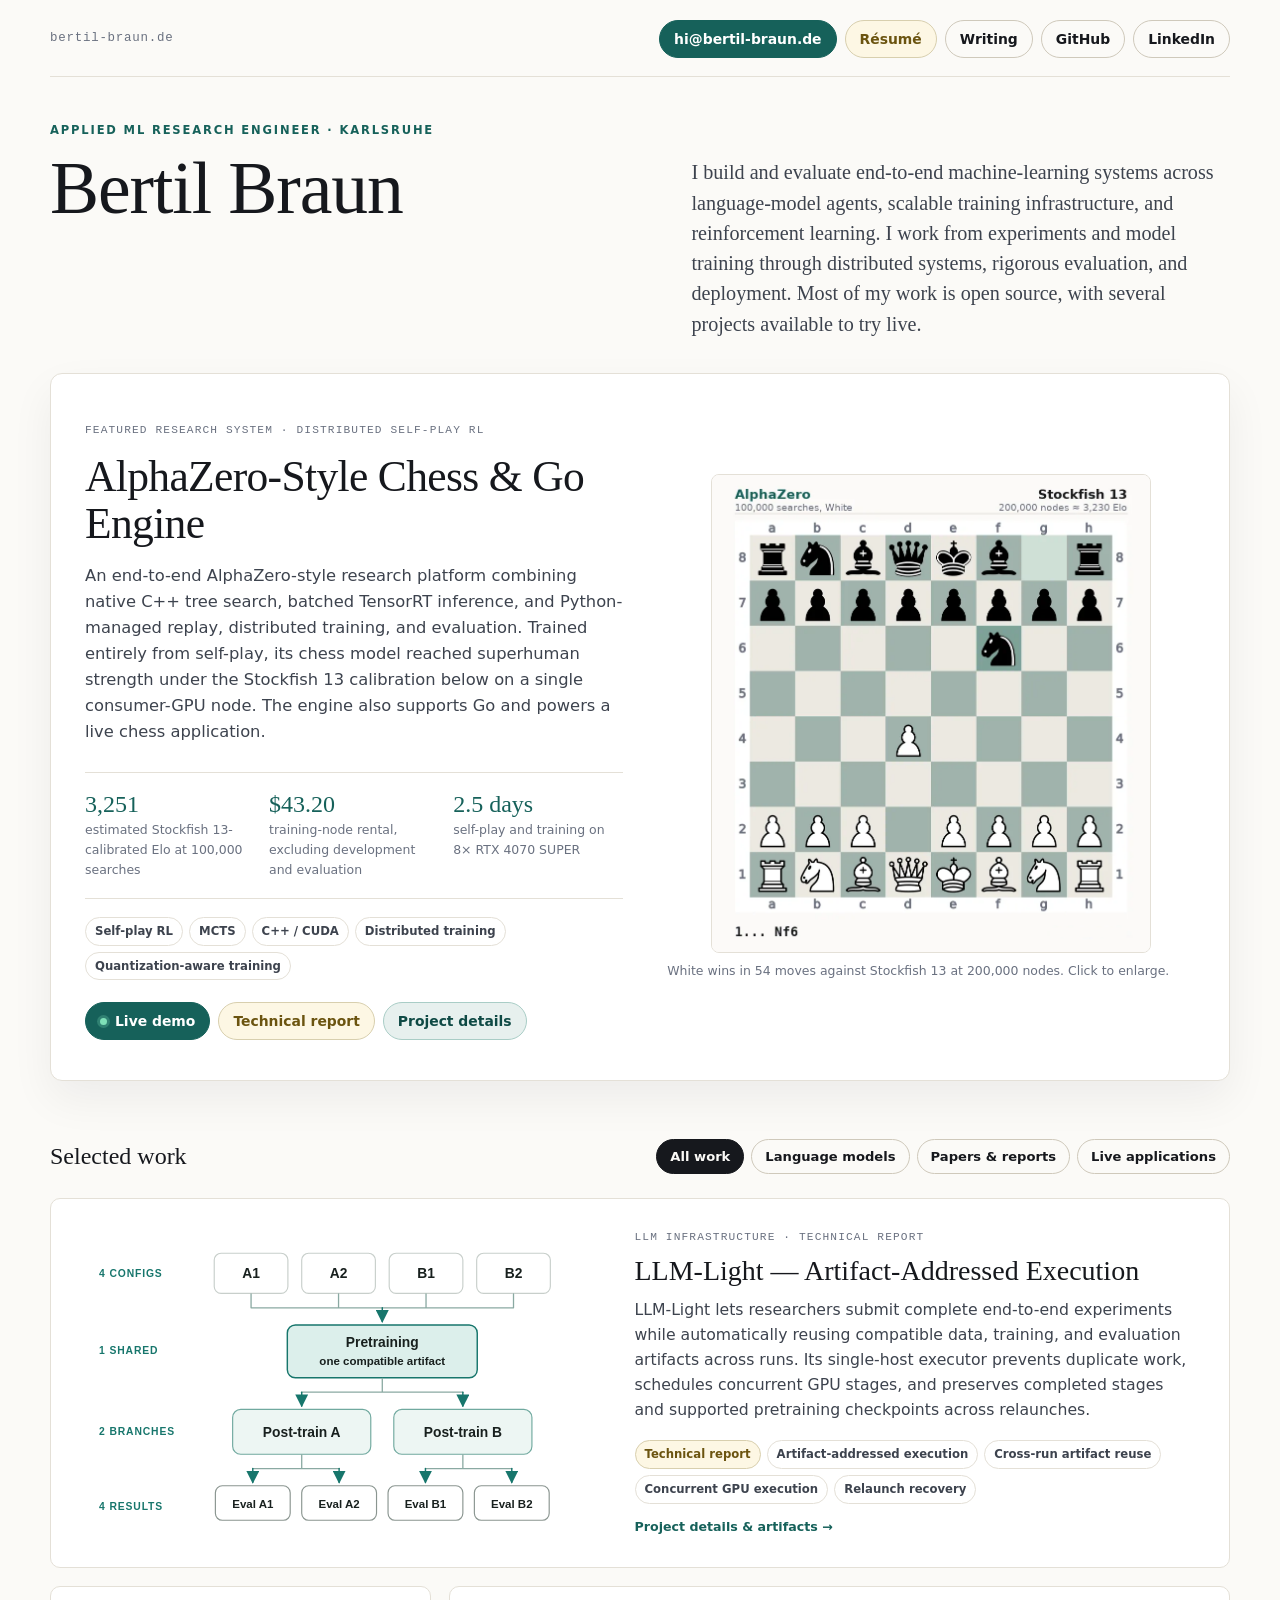
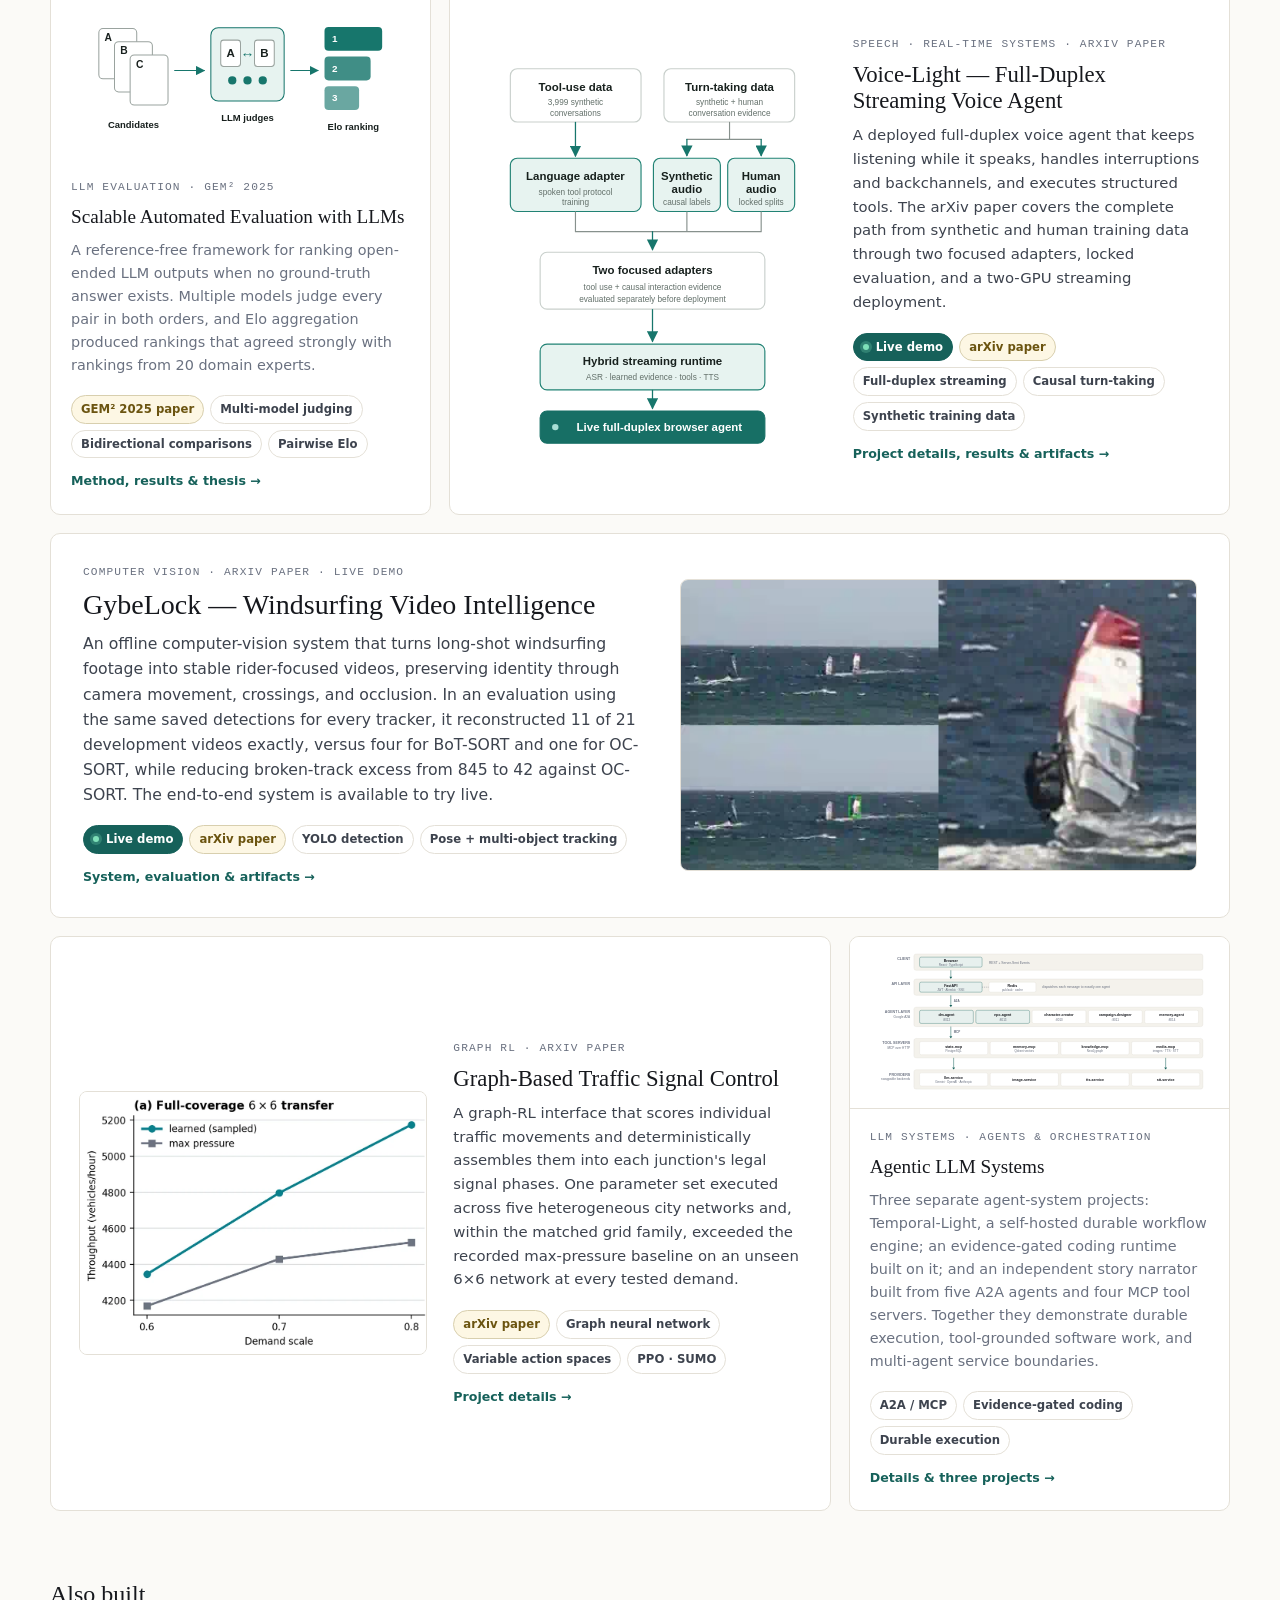
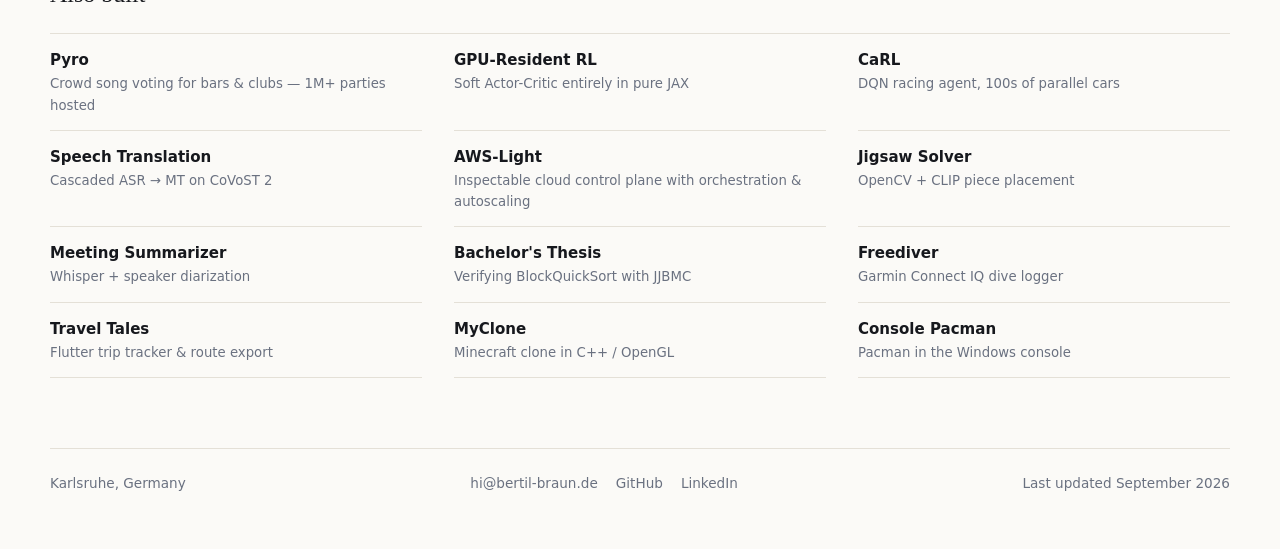
==== index.html @ 5775ed7d "Link released chess report and update resume" ====
<!doctype html>
<html lang="en">
<head>
  <meta charset="utf-8">
  <meta name="viewport" content="width=device-width, initial-scale=1">
  <base href="/">
  <title>Bertil Braun — Applied ML Research Engineer</title>
  <meta name="description" content="Bertil Braun builds and evaluates end-to-end ML systems across language-model agents, scalable training infrastructure, distributed systems, reinforcement learning, and deployment.">
  <meta name="author" content="Bertil Braun">
  <link rel="canonical" href="https://bertil-braun.de/">
  <meta property="og:type" content="website">
  <meta property="og:title" content="Bertil Braun — Applied ML Research Engineer">
  <meta property="og:description" content="End-to-end ML systems across language-model agents, scalable training infrastructure, distributed systems, reinforcement learning, evaluation, and deployment.">
  <meta property="og:url" content="https://bertil-braun.de/">
  <meta property="og:image" content="https://bertil-braun.de/assets/social-card.png">
  <meta property="og:image:width" content="1200">
  <meta property="og:image:height" content="630">
  <meta property="og:image:alt" content="Bertil Braun — Applied ML Research Engineer in Karlsruhe, working across language-model agents, scalable training, distributed systems, reinforcement learning, and evaluation.">
  <meta name="twitter:card" content="summary_large_image">
  <meta name="twitter:title" content="Bertil Braun — Applied ML Research Engineer">
  <meta name="twitter:description" content="Language-model agents, scalable training infrastructure, distributed systems, reinforcement learning, evaluation, and deployment.">
  <meta name="twitter:image" content="https://bertil-braun.de/assets/social-card.png">
  <meta name="theme-color" content="#fbfaf7">
  <link rel="icon" href="data:image/svg+xml,%3Csvg xmlns='http://www.w3.org/2000/svg' viewBox='0 0 32 32'%3E%3Crect width='32' height='32' rx='7' fill='%2316615a'/%3E%3Ctext x='16' y='22' font-family='Georgia,serif' font-size='17' fill='%23fbfaf7' text-anchor='middle'%3EB%3C/text%3E%3C/svg%3E">
  <style>
    :root {
      color-scheme: light;

      --bg: #fbfaf7;
      --bg-tint: #f4f2ec;
      --panel: #ffffff;
      --ink: #16181d;
      --ink-2: #3d434e;
      --muted: #6a7180;
      --rule: #e4e0d7;
      --rule-strong: #cfc9bb;
      --accent: #16615a;
      --accent-ink: #0f4a45;
      --accent-soft: #e7f0ee;

      --serif: "Iowan Old Style", "Palatino Linotype", Palatino, "Book Antiqua", Georgia, "Times New Roman", serif;
      --sans: Inter, ui-sans-serif, system-ui, -apple-system, BlinkMacSystemFont, "Segoe UI", Roboto, sans-serif;
      --mono: ui-monospace, SFMono-Regular, "SF Mono", Menlo, Consolas, monospace;
    }

    * { box-sizing: border-box; }

    html { -webkit-text-size-adjust: 100%; }

    @media (prefers-reduced-motion: reduce) {
      * { animation-duration: 0.01ms !important; transition-duration: 0.01ms !important; }
    }

    body {
      margin: 0;
      min-height: 100vh;
      background: var(--bg);
      color: var(--ink);
      font-family: var(--sans);
      font-size: 17px;
      line-height: 1.6;
      -webkit-font-smoothing: antialiased;
    }

    a { color: inherit; }
    button { font: inherit; color: inherit; }
    ::selection { background: var(--accent-soft); }

    :focus-visible { outline: 2px solid var(--accent); outline-offset: 3px; border-radius: 3px; }

    .skip { position: absolute; left: -9999px; top: 0; padding: 10px 16px; background: var(--accent); color: #fff; z-index: 90; }
    .skip:focus { left: 12px; top: 12px; }

    .page { width: min(1180px, calc(100% - 48px)); margin: 0 auto; }

    /* ---------------- masthead ---------------- */

    .topbar {
      display: flex;
      flex-wrap: wrap;
      align-items: center;
      justify-content: space-between;
      gap: 12px 20px;
      padding: 20px 0 18px;
      border-bottom: 1px solid var(--rule);
    }

    .wordmark {
      font-family: var(--mono);
      font-size: 0.78rem;
      letter-spacing: 0.06em;
      color: var(--muted);
      text-decoration: none;
    }

    .wordmark:hover { color: var(--ink); }

    .masthead {
      display: grid;
      grid-template-columns: minmax(0, 1fr) minmax(0, 0.92fr);
      grid-template-areas:
        "eyebrow ."
        "name    lede";
      align-items: start;
      gap: 0 56px;
      padding: 44px 0 34px;
    }

    .masthead .eyebrow { grid-area: eyebrow; margin-bottom: 12px; }
    .masthead h1 { grid-area: name; margin: 0; }
    .masthead .lede { grid-area: lede; }

    .eyebrow {
      margin: 0;
      color: var(--accent);
      font-size: 0.72rem;
      font-weight: 700;
      letter-spacing: 0.16em;
      text-transform: uppercase;
    }

    h1 {
      margin: 12px 0 0;
      font-family: var(--serif);
      font-size: clamp(2.6rem, 6.4vw, 4.6rem);
      font-weight: 400;
      line-height: 1;
      letter-spacing: -0.015em;
    }

    .lede {
      max-width: 52ch;
      margin: 0;
      padding-top: 0.28em;
      font-family: var(--serif);
      font-size: clamp(1.08rem, 1.7vw, 1.26rem);
      line-height: 1.5;
      color: var(--ink-2);
    }


    .contact { display: flex; flex-wrap: wrap; align-items: center; gap: 8px; }

    .btn {
      display: inline-flex;
      align-items: center;
      gap: 8px;
      min-height: 38px;
      padding: 7px 14px;
      border: 1px solid var(--rule-strong);
      border-radius: 999px;
      background: transparent;
      color: var(--ink);
      font-size: 0.87rem;
      font-weight: 600;
      text-decoration: none;
      white-space: nowrap;
      cursor: pointer;
      transition: background-color 140ms ease, border-color 140ms ease, color 140ms ease;
    }

    .btn:hover { background: var(--bg-tint); border-color: var(--muted); }

    .btn.primary { border-color: var(--accent); background: var(--accent); color: #fff; }
    .btn.primary:hover { background: var(--accent-ink); border-color: var(--accent-ink); }

    .btn.accent { border-color: #a9cdc6; background: var(--accent-soft); color: var(--accent-ink); }
    .btn.accent:hover { background: #d8e9e5; border-color: var(--accent); }

    .btn.live {
      border-color: var(--accent);
      background: var(--accent);
      color: #fff;
    }

    .btn.live:hover { border-color: var(--accent-ink); background: var(--accent-ink); }

    .btn.paper-link { border-color: #d8cfae; background: #fdf7e4; color: #6b5410; }
    .btn.paper-link:hover { border-color: #b89d45; background: #f8edc7; }

    .btn .dot {
      width: 7px; height: 7px; border-radius: 50%;
      background: #7ee0b8; box-shadow: 0 0 0 3px rgba(126, 224, 184, 0.25);
    }

    /* ---------------- hero project ---------------- */

    .hero {
      display: grid;
      grid-template-columns: minmax(0, 1.02fr) minmax(0, 1fr);
      gap: 44px;
      align-items: center;
      padding: 40px 34px;
      border: 1px solid var(--rule);
      border-radius: 12px;
      background: var(--panel);
      box-shadow: 0 18px 44px rgba(22, 24, 29, 0.06);
      cursor: pointer;
      transition: border-color 140ms ease, box-shadow 140ms ease;
    }

    .hero:hover { border-color: var(--rule-strong); box-shadow: 0 22px 56px rgba(22, 24, 29, 0.1); }

    .hero > figure .shot { max-width: 440px; margin: 0 auto; }

    .kicker {
      display: inline-flex;
      align-items: center;
      gap: 8px;
      color: var(--muted);
      font-family: var(--mono);
      font-size: 0.7rem;
      letter-spacing: 0.1em;
      text-transform: uppercase;
    }

    .hero h2 {
      margin: 12px 0 0;
      font-family: var(--serif);
      font-size: clamp(1.9rem, 3.4vw, 2.75rem);
      font-weight: 400;
      line-height: 1.08;
      letter-spacing: -0.015em;
    }

    .hero > div > p { max-width: 54ch; margin: 16px 0 0; color: var(--ink-2); font-size: 1.02rem; }

    .stats {
      display: grid;
      grid-template-columns: repeat(3, minmax(0, 1fr));
      gap: 14px;
      margin-top: 26px;
      padding: 18px 0;
      border-top: 1px solid var(--rule);
      border-bottom: 1px solid var(--rule);
    }

    .stat b {
      display: block;
      font-family: var(--serif);
      font-size: 1.5rem;
      font-weight: 400;
      line-height: 1.1;
      color: var(--accent);
    }

    .stat span { display: block; margin-top: 3px; color: var(--muted); font-size: 0.78rem; }

    /* ---------------- shared bits ---------------- */

    .chips { display: flex; flex-wrap: wrap; gap: 6px; margin-top: 18px; }

    .chip {
      padding: 4px 9px;
      border: 1px solid var(--rule);
      border-radius: 999px;
      background: var(--panel);
      color: var(--ink-2);
      font-size: 0.73rem;
      font-weight: 600;
      white-space: nowrap;
    }

    .chip.paper { border-color: #d8cfae; background: #fdf7e4; color: #6b5410; }
    .chip.live { border-color: #b6d8cf; background: var(--accent-soft); color: var(--accent-ink); }

    a.chip.live {
      display: inline-flex;
      align-items: center;
      gap: 7px;
      border-color: var(--accent);
      background: var(--accent);
      color: #fff;
      text-decoration: none;
    }

    a.chip.live:hover { background: var(--accent-ink); border-color: var(--accent-ink); }

    a.chip.paper { text-decoration: none; }
    a.chip.paper:hover { border-color: #b89d45; background: #f8edc7; }

    .chip.live .dot {
      width: 6px;
      height: 6px;
      border-radius: 50%;
      background: #7ee0b8;
      box-shadow: 0 0 0 3px rgba(126, 224, 184, 0.25);
    }

    .actions { display: flex; flex-wrap: wrap; gap: 8px; margin-top: 22px; }

    figure { margin: 0; }

    .shot { position: relative; display: block; width: 100%; padding: 0; border: 0; background: none; cursor: zoom-in; }

    .shot img {
      display: block;
      width: 100%;
      height: auto;
      border: 1px solid var(--rule);
      border-radius: 8px;
      background: var(--panel);
    }

    .shot::after {
      content: "⤢";
      position: absolute;
      right: 10px;
      bottom: 10px;
      width: 26px;
      height: 26px;
      display: grid;
      place-items: center;
      border-radius: 6px;
      background: rgba(22, 24, 29, 0.62);
      color: #fff;
      font-size: 0.78rem;
      opacity: 0;
      transition: opacity 140ms ease;
    }

    .shot:hover::after, .shot:focus-visible::after { opacity: 1; }

    figcaption { margin-top: 8px; color: var(--muted); font-size: 0.78rem; }

    /* ---------------- work section ---------------- */

    .work { padding-top: 56px; }

    .work-head {
      display: flex;
      flex-wrap: wrap;
      align-items: center;
      justify-content: space-between;
      gap: 14px 24px;
      margin-bottom: 22px;
    }

    h3.section-title {
      margin: 0;
      font-family: var(--serif);
      font-size: 1.5rem;
      font-weight: 400;
    }

    .filters { display: flex; flex-wrap: wrap; gap: 7px; }

    .filter {
      padding: 6px 13px;
      border: 1px solid var(--rule-strong);
      border-radius: 999px;
      background: transparent;
      font-size: 0.82rem;
      font-weight: 600;
      cursor: pointer;
      transition: background-color 140ms ease, color 140ms ease, border-color 140ms ease;
    }

    .filter:hover { background: var(--bg-tint); }
    .filter[aria-pressed="true"] { border-color: var(--ink); background: var(--ink); color: var(--bg); }

    .mosaic {
      display: grid;
      grid-template-columns: repeat(3, minmax(0, 1fr));
      gap: 18px;
    }

    .tile {
      display: flex;
      flex-direction: column;
      border: 1px solid var(--rule);
      border-radius: 10px;
      background: var(--panel);
      text-align: left;
      overflow: hidden;
      cursor: pointer;
      transition: border-color 140ms ease, box-shadow 140ms ease, transform 140ms ease;
    }

    .tile:hover, .tile:focus-visible {
      border-color: var(--rule-strong);
      box-shadow: 0 16px 38px rgba(22, 24, 29, 0.08);
      transform: translateY(-2px);
    }

    [hidden] { display: none !important; }

    .thumb {
      height: 172px;
      border-bottom: 1px solid var(--rule);
      background: var(--bg-tint);
      overflow: hidden;
    }

    .thumb img { display: block; width: 100%; height: 100%; object-fit: cover; object-position: top center; }

    .thumb.fit {
      display: flex;
      align-items: center;
      justify-content: center;
      padding: 12px;
      background: var(--panel);
    }

    .thumb.fit img { width: auto; max-width: 100%; height: 100%; object-fit: contain; }

    .tile-body { display: flex; flex-direction: column; flex: 1; padding: 20px 20px 22px; }

    .tile h4 {
      margin: 8px 0 0;
      font-family: var(--serif);
      font-size: 1.2rem;
      font-weight: 400;
      line-height: 1.25;
    }

    .tile p { margin: 10px 0 0; color: var(--muted); font-size: 0.9rem; }

    .tile .chips { margin-top: auto; padding-top: 18px; }

    .cue { margin-top: 13px; color: var(--accent); font-size: 0.79rem; font-weight: 650; text-decoration: none; }
    .cue:hover { color: var(--accent-ink); text-decoration: underline; text-underline-offset: 3px; }

    /* --- wide tiles: media beside text, side alternates --- */

    .tile.wide {
      grid-column: span 3;
      display: grid;
      grid-template-columns: minmax(0, 0.92fr) minmax(0, 1fr);
      align-items: center;
      gap: 34px;
      padding: 30px 32px;
    }

    .tile.wide.media-right { grid-template-columns: minmax(0, 1fr) minmax(0, 0.92fr); }

    .tile.wide.span2 {
      grid-column: span 2;
      gap: 26px;
      padding: 26px 28px;
    }

    .tile.wide.span2 h4 { font-size: clamp(1.2rem, 1.8vw, 1.42rem); }
    .tile.wide.span2 p { font-size: 0.93rem; }
    .tile.wide.span2 { grid-template-columns: minmax(0, 1fr) minmax(0, 1fr); }
    .tile.wide.span2 .tile-media img { max-height: 300px; }

    .tile.wide.span2 .tile-media.voice-portrait {
      display: flex;
      align-items: center;
      justify-content: center;
    }

    .tile.wide.span2 .tile-media.voice-portrait img {
      width: auto;
      max-width: 100%;
      max-height: 390px;
    }

    .tile.wide .tile-media { order: 0; }
    .tile.wide.media-right .tile-media { order: 2; }

    .tile.wide .tile-media img {
      display: block;
      width: 100%;
      height: auto;
      max-height: 300px;
      object-fit: contain;
      border: 1px solid var(--rule);
      border-radius: 8px;
      background: var(--panel);
    }

    .tile.wide .tile-body { padding: 0; }

    .tile.wide h4 { font-size: clamp(1.35rem, 2.3vw, 1.75rem); line-height: 1.14; }
    .tile.wide p { color: var(--ink-2); font-size: 0.98rem; }
    .tile.wide .chips { margin-top: 18px; padding-top: 0; }

    /* Filtered results use a regular comparison grid instead of retaining editorial spans. */

    .mosaic.is-filtered { grid-template-columns: repeat(2, minmax(0, 1fr)); }

    .mosaic.is-filtered .tile,
    .mosaic.is-filtered .tile.wide,
    .mosaic.is-filtered .tile.wide.media-right,
    .mosaic.is-filtered .tile.wide.span2 {
      grid-column: auto;
      display: flex;
      gap: 0;
      padding: 0;
    }

    .mosaic.is-filtered .tile.wide .tile-media {
      order: 0;
      height: 172px;
      padding: 12px;
      border-bottom: 1px solid var(--rule);
      background: var(--bg-tint);
    }

    .mosaic.is-filtered .tile.wide .tile-media .shot {
      height: 100%;
      overflow: hidden;
    }

    .mosaic.is-filtered .tile.wide .tile-media img {
      width: 100%;
      height: 100%;
      max-height: none;
      border: 0;
      border-radius: 0;
      background: transparent;
      object-fit: contain;
    }

    .mosaic.is-filtered .tile.wide .tile-body { padding: 20px 20px 22px; }
    .mosaic.is-filtered .tile.wide h4 { font-size: 1.2rem; line-height: 1.25; }
    .mosaic.is-filtered .tile.wide p { color: var(--muted); font-size: 0.9rem; }
    .mosaic.is-filtered .tile.wide .chips { margin-top: auto; padding-top: 18px; }

    .empty { grid-column: 1 / -1; padding: 36px 0; color: var(--muted); font-size: 0.92rem; }

    /* ---------------- also built ---------------- */

    .also-head { margin: 64px 0 0; }
    .also-head[hidden], .also[hidden] { display: none; }

    .also {
      display: grid;
      grid-template-columns: repeat(auto-fill, minmax(300px, 1fr));
      gap: 0 32px;
      margin-top: 20px;
      border-top: 1px solid var(--rule);
    }

    .also a { display: block; padding: 14px 0; border-bottom: 1px solid var(--rule); text-decoration: none; transition: color 140ms ease; }
    .also a[hidden] { display: none; }
    .also a:hover { color: var(--accent); }
    .also .name { display: block; font-weight: 650; font-size: 0.94rem; }
    .also .what { display: block; margin-top: 1px; color: var(--muted); font-size: 0.83rem; }

    /* ---------------- footer ---------------- */

    footer {
      display: flex;
      flex-wrap: wrap;
      justify-content: space-between;
      gap: 12px 24px;
      margin-top: 70px;
      padding: 24px 0 54px;
      border-top: 1px solid var(--rule);
      color: var(--muted);
      font-size: 0.85rem;
    }

    footer a { color: var(--muted); text-decoration: none; }
    footer a:hover { color: var(--accent); }
    .footer-links { display: flex; flex-wrap: wrap; gap: 18px; }

    /* ---------------- modal ---------------- */

    .backdrop {
      position: fixed;
      inset: 0;
      z-index: 40;
      display: none;
      align-items: center;
      justify-content: center;
      padding: 28px;
      background: rgba(22, 24, 29, 0.42);
      backdrop-filter: blur(6px);
    }

    .backdrop.open { display: flex; }

    .modal {
      width: min(1000px, 100%);
      max-height: min(880px, calc(100vh - 56px));
      overflow: auto;
      border-radius: 12px;
      background: var(--panel);
      box-shadow: 0 30px 90px rgba(12, 14, 20, 0.32);
    }

    .modal-head {
      position: sticky;
      top: 0;
      z-index: 2;
      display: flex;
      align-items: flex-start;
      justify-content: space-between;
      gap: 18px;
      padding: 24px 26px 16px;
      border-bottom: 1px solid var(--rule);
      background: var(--panel);
    }

    .modal-head h1 { margin: 0; font-family: var(--serif); font-size: 1.48rem; font-weight: 400; line-height: 1.2; }

    .modal-kicker {
      margin: 0 0 6px;
      color: var(--accent);
      font-size: 0.68rem;
      font-weight: 700;
      letter-spacing: 0.14em;
      text-transform: uppercase;
    }

    .modal-close {
      flex: none;
      width: 36px; height: 36px;
      border: 1px solid var(--rule-strong);
      border-radius: 999px;
      background: var(--panel);
      color: var(--muted);
      font-size: 1.2rem;
      line-height: 1;
      cursor: pointer;
    }
    .modal-close:hover { background: var(--bg-tint); color: var(--ink); }

    .modal-body { padding: 24px 26px 30px; }

    .modal-body > .cols {
      display: grid;
      grid-template-columns: minmax(0, 1fr) minmax(300px, 400px);
      gap: 28px;
    }

    .modal-body p { margin: 0; color: var(--ink-2); font-size: 0.97rem; }
    .modal-body ul { margin: 16px 0 0; padding-left: 18px; color: var(--ink-2); font-size: 0.94rem; }
    .modal-body li + li { margin-top: 8px; }
    .modal-body code { font-family: var(--mono); font-size: 0.88em; background: var(--bg-tint); padding: 1px 5px; border-radius: 4px; }

    .modal-media { display: grid; align-content: start; gap: 18px; }


    .facts-table { width: 100%; margin-top: 18px; border-collapse: collapse; font-size: 0.88rem; }
    .facts-table th, .facts-table td { padding: 7px 10px; border-bottom: 1px solid var(--rule); text-align: left; }
    .facts-table th { color: var(--muted); font-weight: 650; font-size: 0.76rem; letter-spacing: 0.04em; text-transform: uppercase; }
    .facts-table td:first-child { color: var(--ink-2); }
    .facts-table td b { font-weight: 700; }

    .refs { margin-top: 22px; padding-top: 16px; border-top: 1px solid var(--rule); }

    .refs h5 {
      margin: 0 0 10px;
      font-family: var(--sans);
      font-size: 0.68rem;
      font-weight: 700;
      letter-spacing: 0.14em;
      text-transform: uppercase;
      color: var(--muted);
    }

    .refs .cite { margin: 0 0 12px; font-family: var(--serif); font-size: 0.94rem; color: var(--ink-2); }
    .refs .cite .t { font-style: italic; }

    .note {
      margin-top: 16px;
      padding: 12px 14px;
      border-left: 2px solid var(--rule-strong);
      color: var(--muted);
      font-size: 0.86rem;
    }

    .detail-section + .detail-section { margin-top: 24px; }
    .detail-section h3 {
      margin: 0 0 9px;
      font-family: var(--sans);
      font-size: 0.72rem;
      font-weight: 750;
      letter-spacing: 0.12em;
      text-transform: uppercase;
      color: var(--accent);
    }

    .writing-list { display: grid; gap: 0; }

    .writing-item {
      display: grid;
      grid-template-columns: minmax(0, 1fr) auto;
      align-items: center;
      gap: 18px;
      padding: 18px 0;
      border-bottom: 1px solid var(--rule);
    }

    .writing-item:first-child { padding-top: 0; }
    .writing-item:last-child { padding-bottom: 0; border-bottom: 0; }

    .writing-item h3 {
      margin: 3px 0 5px;
      font-family: var(--serif);
      font-size: 1.12rem;
      font-weight: 400;
      line-height: 1.3;
    }

    .writing-item .writing-meta {
      color: var(--accent);
      font-family: var(--mono);
      font-size: 0.68rem;
      font-weight: 700;
      letter-spacing: 0.09em;
      text-transform: uppercase;
    }

    .writing-item .writing-summary { max-width: 70ch; font-size: 0.9rem; }
    .writing-item > .btn { justify-self: end; }

    /* ---------------- lightbox ---------------- */

    .lightbox {
      position: fixed;
      inset: 0;
      z-index: 70;
      display: none;
      flex-direction: column;
      align-items: center;
      justify-content: center;
      gap: 14px;
      padding: 32px;
      background: rgba(12, 14, 18, 0.93);
      cursor: zoom-out;
    }

    .lightbox.open { display: flex; }

    .lightbox img {
      max-width: min(1400px, 100%);
      max-height: calc(100vh - 130px);
      object-fit: contain;
      border-radius: 6px;
      background: #fff;
    }

    .lightbox figcaption { max-width: 74ch; color: #e7e5df; font-size: 0.88rem; text-align: center; }

    .lightbox-close {
      position: absolute;
      top: 18px; right: 18px;
      width: 40px; height: 40px;
      border: 1px solid rgba(255, 255, 255, 0.35);
      border-radius: 999px;
      background: transparent;
      color: #fff;
      font-size: 1.3rem;
      line-height: 1;
      cursor: pointer;
    }
    .lightbox-close:hover { background: rgba(255, 255, 255, 0.14); }

    /* ---------------- responsive ---------------- */

    @media (max-width: 1000px) {
      .mosaic { grid-template-columns: repeat(2, minmax(0, 1fr)); }
      .tile.wide { grid-column: span 2; }
      .tile.wide.span2 {
        grid-column: span 1;
        display: flex;
        gap: 0;
        padding: 0;
      }
      .tile.wide.span2 .tile-media {
        order: 0;
        height: 172px;
        padding: 12px;
        border-bottom: 1px solid var(--rule);
        background: var(--bg-tint);
      }
      .tile.wide.span2 .tile-media img {
        width: 100%;
        height: 100%;
        max-height: none;
        border: 0;
        border-radius: 0;
        background: transparent;
        object-fit: contain;
      }
      .tile.wide.span2 .tile-media.voice-portrait { height: 320px; }
      .tile.wide.span2 .tile-media.voice-portrait img {
        width: auto;
        height: 100%;
      }
      .tile.wide.span2 .tile-body { padding: 20px 20px 22px; }
      .tile.wide.span2 h4 { font-size: 1.2rem; line-height: 1.25; }
      .tile.wide.span2 p { color: var(--muted); font-size: 0.9rem; }
      .tile.wide.span2 .chips { margin-top: auto; padding-top: 18px; }
    }

    @media (max-width: 860px) {
      body { font-size: 16px; }
      .page { width: min(100% - 32px, 1180px); }
      .masthead {
        grid-template-columns: 1fr;
        grid-template-areas: "eyebrow" "name" "lede";
        gap: 0;
        padding-top: 40px;
      }
      .masthead .lede { padding-top: 18px; }
      .contact { justify-content: flex-start; }
      .hero { grid-template-columns: 1fr; gap: 26px; padding: 26px 22px; }
      .hero > figure { order: 2; }
      .work-head { align-items: stretch; }
      .filters { display: grid; grid-template-columns: repeat(2, minmax(0, 1fr)); width: 100%; }
      .filter { min-width: 0; text-align: center; }
      .mosaic { grid-template-columns: minmax(0, 1fr); gap: 16px; }
      .mosaic.is-filtered { grid-template-columns: minmax(0, 1fr); }
      .tile { min-width: 0; }
      .tile.wide, .tile.wide.media-right, .tile.wide.span2 {
        grid-column: 1 / -1;
        display: flex;
        grid-template-columns: minmax(0, 1fr);
        gap: 0;
        padding: 0;
      }
      .tile.wide .tile-media, .tile.wide.media-right .tile-media, .tile.wide.span2 .tile-media {
        order: 0;
        height: 184px;
        padding: 12px;
        border-bottom: 1px solid var(--rule);
        background: var(--bg-tint);
      }
      .mosaic.is-filtered .tile.wide .tile-media { height: 184px; }
      .tile.wide .tile-media img, .tile.wide.span2 .tile-media img {
        width: 100%;
        height: 100%;
        max-height: none;
        border: 0;
        border-radius: 0;
        background: transparent;
        object-fit: contain;
      }
      .tile.wide .tile-media.voice-portrait,
      .tile.wide.span2 .tile-media.voice-portrait {
        height: 390px;
        padding: 16px;
      }
      .tile.wide .tile-media.voice-portrait img,
      .tile.wide.span2 .tile-media.voice-portrait img {
        width: auto;
        height: 100%;
      }
      .tile.wide .tile-body, .tile.wide.span2 .tile-body { padding: 20px 20px 22px; }
      .thumb { height: 184px; }
      .tile p, .tile.wide p, .tile.wide.span2 p { font-size: 0.9rem; line-height: 1.55; }
      .backdrop { padding: 0; }
      .modal { max-height: 100vh; height: 100%; border-radius: 0; }
      .modal-body > .cols { grid-template-columns: 1fr; gap: 22px; }
      .modal-body { padding: 20px; }
      .modal-head { padding: 20px 20px 14px; }
      .writing-item { grid-template-columns: 1fr; gap: 12px; }
      .writing-item > .btn { justify-self: start; }
      .lightbox { padding: 16px; }
    }

    .tile .diagram-media,
    .tile.wide .tile-media.diagram-media,
    .tile.wide.span2 .tile-media.diagram-media {
      border-bottom: 0;
      background: transparent;
    }

    .tile .diagram-media img,
    .tile.wide .tile-media.diagram-media img,
    .tile.wide.span2 .tile-media.diagram-media img {
      border: 0;
      border-radius: 0;
      background: transparent;
    }

    .diagram-figure img { display: block; width: 100%; height: auto; }

    @media print {
      .backdrop, .lightbox, .filters, .cue { display: none !important; }
      body { background: #fff; }
    }
  </style>
</head>
<body>
  <a class="skip" href="#work">Skip to projects</a>

  <div class="page">
    <div class="topbar">
      <a class="wordmark" href="/">bertil-braun.de</a>
      <nav class="contact" aria-label="Contact and profiles">
        <a class="btn primary" href="mailto:hi@bertil-braun.de">hi@bertil-braun.de</a>
        <a class="btn paper-link" href="assets/bertil-braun-cv.pdf?v=20260927" target="_blank" rel="noopener">Résumé</a>
        <button class="btn" type="button" id="writing-button" aria-haspopup="dialog" aria-controls="modal">Writing</button>
        <a class="btn" href="https://github.com/BertilBraun" target="_blank" rel="noopener">GitHub</a>
        <a class="btn" href="https://www.linkedin.com/in/bertil-braun" target="_blank" rel="noopener">LinkedIn</a>
      </nav>
    </div>

    <header class="masthead">
      <p class="eyebrow">Applied ML Research Engineer · Karlsruhe</p>
      <h1>Bertil&nbsp;Braun</h1>
      <p class="lede">
        I build and evaluate end-to-end machine-learning systems across language-model agents,
        scalable training infrastructure, and reinforcement learning. I work from experiments and
        model training through distributed systems, rigorous evaluation, and deployment. Most of
        my work is open source, with several projects available to try live.
      </p>
    </header>

    <main id="work">
      <!-- ============ hero project ============ -->
      <article class="hero" data-open="chess">
        <div>
          <span class="kicker">Featured research system · Distributed self-play RL</span>
          <h2>AlphaZero-Style Chess &amp; Go Engine</h2>
          <p>
            An end-to-end AlphaZero-style research platform combining native C++ tree search,
            batched TensorRT inference, and Python-managed replay, distributed training, and
            evaluation. Trained entirely from self-play, its chess model reached superhuman
            strength under the Stockfish 13 calibration below on a single consumer-GPU node.
            The engine also supports Go and powers a live chess application.
          </p>
          <div class="stats">
            <span class="stat"><b>3,251</b><span>estimated Stockfish 13-calibrated Elo at 100,000 searches</span></span>
            <span class="stat"><b>$43.20</b><span>training-node rental, excluding development and evaluation</span></span>
            <span class="stat"><b>2.5 days</b><span>self-play and training on 8× RTX 4070 SUPER</span></span>
          </div>
          <div class="chips">
            <span class="chip">Self-play RL</span>
            <span class="chip">MCTS</span>
            <span class="chip">C++ / CUDA</span>
            <span class="chip">Distributed training</span>
            <span class="chip">Quantization-aware training</span>
          </div>
          <div class="actions">
            <a class="btn live" href="https://chess.bertil-braun.de/" target="_blank" rel="noopener" data-stop>
              <span class="dot" aria-hidden="true"></span> Live demo
            </a>
            <a class="btn paper-link" href="https://github.com/BertilBraun/Advanced-Techniques-in-Chess-Engines/releases/download/final-chess-report/engineering-efficient-self-play-chess.pdf" target="_blank" rel="noopener" data-stop>Technical report</a>
            <a class="btn accent" href="/projects/alphazero/" data-project-link="chess">Project details</a>
          </div>
        </div>
        <figure>
          <button class="shot" type="button" data-stop
                  data-src="assets/chess-game.webp?v=game74-elo"
                  data-caption="Game 74 of the final evaluation: checkpoint 1026 plays White at 100,000 searches per move against Stockfish 13 at 200,000 nodes. After the fixed eight-move opening, the game ends with 54. Qf7#. The model scored 25 wins, 56 draws, and 19 losses across this 100-game match.">
            <img src="assets/chess-game.webp?v=game74-elo" alt="AlphaZero playing White at 100,000 searches against Stockfish 13 at 200,000 nodes, winning with 54. Qf7 checkmate" width="883" height="962">
          </button>
          <figcaption>White wins in 54 moves against Stockfish 13 at 200,000 nodes. Click to enlarge.</figcaption>
        </figure>
      </article>

      <!-- ============ mosaic ============ -->
      <section class="work" aria-labelledby="work-title">
        <div class="work-head">
          <h3 class="section-title" id="work-title">Selected work</h3>
          <div class="filters" role="group" aria-label="Filter selected and additional work">
            <button class="filter" type="button" data-filter="all" aria-pressed="true">All work</button>
            <button class="filter" type="button" data-filter="language" aria-pressed="false">Language models</button>
            <button class="filter" type="button" data-filter="publication" aria-pressed="false">Papers &amp; reports</button>
            <button class="filter" type="button" data-filter="live" aria-pressed="false">Live applications</button>
          </div>
        </div>

        <div class="mosaic" id="mosaic">

          <article class="tile wide" data-open="llm-light" data-tags="language publication">
            <figure class="tile-media diagram-media">
              <img src="assets/llm-light-card.svg" alt="Four complete experiment configurations resolve to one shared pretraining artifact, two post-training artifacts, and four evaluation artifacts" loading="lazy" decoding="async">
            </figure>
            <div class="tile-body">
              <span class="kicker">LLM infrastructure · Technical report</span>
              <h4>LLM-Light — Artifact-Addressed Execution</h4>
              <p>
                LLM-Light lets researchers submit complete end-to-end experiments while automatically
                reusing compatible data, training, and evaluation artifacts across runs. Its
                single-host executor prevents duplicate work, schedules concurrent GPU stages,
                and preserves completed stages and supported pretraining checkpoints across relaunches.
              </p>
              <div class="chips">
                <a class="chip paper" href="https://github.com/BertilBraun/LLM-Light/releases/download/Technical-Report/artifact-addressed-execution-llm-light.pdf" target="_blank" rel="noopener" data-stop>Technical report</a>
                <span class="chip">Artifact-addressed execution</span>
                <span class="chip">Cross-run artifact reuse</span>
                <span class="chip">Concurrent GPU execution</span>
                <span class="chip">Relaunch recovery</span>
              </div>
              <a class="cue" href="/projects/llm-light/" data-project-link="llm-light">Project details &amp; artifacts →</a>
            </div>
          </article>

          <article class="tile" data-open="llm-eval" data-tags="language publication">
            <span class="thumb fit diagram-media"><img src="assets/llm-eval-card.svg" alt="Candidate outputs are compared in both orders by multiple language-model judges and aggregated into an Elo ranking" loading="lazy" decoding="async"></span>
            <div class="tile-body">
              <span class="kicker">LLM evaluation · GEM² 2025</span>
              <h4>Scalable Automated Evaluation with LLMs</h4>
              <p>A reference-free framework for ranking open-ended LLM outputs when no ground-truth answer exists. Multiple models judge every pair in both orders, and Elo aggregation produced rankings that agreed strongly with rankings from 20 domain experts.</p>
              <div class="chips">
                <a class="chip paper" href="https://aclanthology.org/2025.gem-1.28/" target="_blank" rel="noopener" data-stop>GEM² 2025 paper</a>
                <span class="chip">Multi-model judging</span>
                <span class="chip">Bidirectional comparisons</span>
                <span class="chip">Pairwise Elo</span>
              </div>
              <a class="cue" href="/projects/scalable-llm-evaluation/" data-project-link="llm-eval">Method, results &amp; thesis →</a>
            </div>
          </article>

          <article class="tile wide span2" data-open="voice-light" data-tags="language publication live">
            <figure class="tile-media voice-portrait diagram-media">
              <img src="assets/voice-light-card.svg" alt="Tool-use and turn-taking data feed two focused adapters and a hybrid streaming runtime for the live full-duplex browser agent" loading="lazy" decoding="async">
            </figure>
            <div class="tile-body">
              <span class="kicker">Speech · Real-time systems · arXiv paper</span>
              <h4>Voice-Light — Full-Duplex Streaming Voice Agent</h4>
              <p>A deployed full-duplex voice agent that keeps listening while it speaks, handles interruptions and backchannels, and executes structured tools. The arXiv paper covers the complete path from synthetic and human training data through two focused adapters, locked evaluation, and a two-GPU streaming deployment.</p>
              <div class="chips">
                <a class="chip live" href="https://voice.bertil-braun.de" target="_blank" rel="noopener" data-stop>
                  <span class="dot" aria-hidden="true"></span> Live demo
                </a>
                <a class="chip paper" href="https://arxiv.org/abs/2609.20995" target="_blank" rel="noopener" data-stop>arXiv paper</a>
                <span class="chip">Full-duplex streaming</span>
                <span class="chip">Causal turn-taking</span>
                <span class="chip">Synthetic training data</span>
              </div>
              <a class="cue" href="/projects/voice-light/" data-project-link="voice-light">Project details, results &amp; artifacts →</a>
            </div>
          </article>

          <article class="tile wide media-right" data-open="gybelock" data-tags="live publication">
            <figure class="tile-media">
              <button class="shot" type="button" data-stop
                      data-src="assets/gybelock.webp"
                      data-caption="Top left: the original beach-shot footage. Bottom left: detections and tracks, with the selected rider boxed. Right: the stabilised focused view that follows that rider.">
                <img src="assets/gybelock.webp" alt="Windsurfing footage with rider detections and a stabilised focused view of one selected rider" loading="lazy" decoding="async">
              </button>
            </figure>
            <div class="tile-body">
              <span class="kicker">Computer vision · arXiv paper · Live demo</span>
              <h4>GybeLock — Windsurfing Video Intelligence</h4>
              <p>
                An offline computer-vision system that turns long-shot windsurfing footage into
                stable rider-focused videos, preserving identity through camera movement, crossings,
                and occlusion. In an evaluation using the same saved detections for every tracker, it
                reconstructed 11 of 21 development videos exactly, versus four for BoT-SORT and one
                for OC-SORT, while reducing broken-track excess from 845 to 42 against OC-SORT. The
                end-to-end system is available to try live.
              </p>
              <div class="chips">
                <a class="chip live" href="https://gybelock.bertil-braun.de" target="_blank" rel="noopener" data-stop>
                  <span class="dot" aria-hidden="true"></span> Live demo
                </a>
                <a class="chip paper" href="https://arxiv.org/abs/2609.24492" target="_blank" rel="noopener" data-stop>arXiv paper</a>
                <span class="chip">YOLO detection</span>
                <span class="chip">Pose + multi-object tracking</span>
              </div>
              <a class="cue" href="/projects/gybelock/" data-project-link="gybelock">System, evaluation &amp; artifacts →</a>
            </div>
          </article>

          <article class="tile wide span2" data-open="gnn" data-tags="publication">
            <figure class="tile-media">
              <button class="shot" type="button" data-stop
                      data-src="assets/gnn-results.webp"
                      data-caption="Left: sampled control versus max pressure on an unseen 6×6 grid, by demand — the learned policy is ahead at every demand level. Right: each city normalised by its own strongest non-learned baseline; anything up and to the right of the crosshair beats every non-learned controller on both throughput and completion.">
                <img src="assets/gnn-transfer.webp" alt="Line chart: learned control versus max pressure throughput on an unseen 6x6 grid across three demand levels" loading="lazy" decoding="async">
              </button>
            </figure>
            <div class="tile-body">
              <span class="kicker">Graph RL · arXiv paper</span>
              <h4>Graph-Based Traffic Signal Control</h4>
              <p>
                A graph-RL interface that scores individual traffic movements and deterministically
                assembles them into each junction's legal signal phases. One parameter set executed
                across five heterogeneous city networks and, within the matched grid family,
                exceeded the recorded max-pressure baseline on an unseen 6×6 network at every tested demand.
              </p>
              <div class="chips">
                <a class="chip paper" href="https://arxiv.org/abs/2607.21831" target="_blank" rel="noopener" data-stop>arXiv paper</a>
                <span class="chip">Graph neural network</span>
                <span class="chip">Variable action spaces</span>
                <span class="chip">PPO · SUMO</span>
              </div>
              <a class="cue" href="/projects/traffic-signal-control/" data-project-link="gnn">Project details →</a>
            </div>
          </article>

          <article class="tile" data-open="agentic" data-tags="language">
            <span class="thumb fit"><img src="assets/agentic.svg" alt="Layered architecture diagram for the independent multi-agent story narrator" loading="lazy" decoding="async"></span>
            <div class="tile-body">
              <span class="kicker">LLM systems · Agents &amp; orchestration</span>
              <h4>Agentic LLM Systems</h4>
              <p>Three separate agent-system projects: Temporal-Light, a self-hosted durable workflow engine; an evidence-gated coding runtime built on it; and an independent story narrator built from five A2A agents and four MCP tool servers. Together they demonstrate durable execution, tool-grounded software work, and multi-agent service boundaries.</p>
              <div class="chips">
                <span class="chip">A2A / MCP</span>
                <span class="chip">Evidence-gated coding</span>
                <span class="chip">Durable execution</span>
              </div>
              <a class="cue" href="/projects/agentic-llm-systems/" data-project-link="agentic">Details &amp; three projects →</a>
            </div>
          </article>

          <p class="empty" id="empty" hidden>No projects in that area.</p>
        </div>

        <div class="also-head" id="also-head">
          <h3 class="section-title">Also built</h3>
        </div>
        <div class="also" id="also">
          <a href="https://pyro.vote/" target="_blank" rel="noopener" data-tags="live"><span class="name">Pyro</span><span class="what">Crowd song voting for bars &amp; clubs — 1M+ parties hosted</span></a>
          <a href="https://github.com/BertilBraun/RL-entirely-on-GPU" target="_blank" rel="noopener" data-tags=""><span class="name">GPU-Resident RL</span><span class="what">Soft Actor-Critic entirely in pure JAX</span></a>
          <a href="https://github.com/BertilBraun/CaRL" target="_blank" rel="noopener" data-tags=""><span class="name">CaRL</span><span class="what">DQN racing agent, 100s of parallel cars</span></a>
          <a href="https://github.com/BertilBraun/Advanced-Improvement-in-Speech-Translation" target="_blank" rel="noopener" data-tags="language"><span class="name">Speech Translation</span><span class="what">Cascaded ASR → MT on CoVoST 2</span></a>
          <a href="/projects/aws-light/" data-project-link="aws-light" data-tags=""><span class="name">AWS-Light</span><span class="what">Inspectable cloud control plane with orchestration &amp; autoscaling</span></a>
          <a href="https://github.com/BertilBraun/Jigsaw-Puzzle-Solver" target="_blank" rel="noopener" data-tags=""><span class="name">Jigsaw Solver</span><span class="what">OpenCV + CLIP piece placement</span></a>
          <a href="https://github.com/BertilBraun/Meeting-Summarizer" target="_blank" rel="noopener" data-tags="language"><span class="name">Meeting Summarizer</span><span class="what">Whisper + speaker diarization</span></a>
          <a href="https://github.com/BertilBraun/BachelorsThesis" target="_blank" rel="noopener" data-tags="publication"><span class="name">Bachelor's Thesis</span><span class="what">Verifying BlockQuickSort with JJBMC</span></a>
          <a href="https://github.com/BertilBraun/Freediver" target="_blank" rel="noopener" data-tags=""><span class="name">Freediver</span><span class="what">Garmin Connect IQ dive logger</span></a>
          <a href="https://github.com/BertilBraun/Van-Tour-Tracker" target="_blank" rel="noopener" data-tags=""><span class="name">Travel Tales</span><span class="what">Flutter trip tracker &amp; route export</span></a>
          <a href="https://github.com/BertilBraun/MyClone" target="_blank" rel="noopener" data-tags=""><span class="name">MyClone</span><span class="what">Minecraft clone in C++ / OpenGL</span></a>
          <a href="https://github.com/BertilBraun/Console-Pacman" target="_blank" rel="noopener" data-tags=""><span class="name">Console Pacman</span><span class="what">Pacman in the Windows console</span></a>
        </div>
      </section>
    </main>

    <footer>
      <span>Karlsruhe, Germany</span>
      <span class="footer-links">
        <a href="mailto:hi@bertil-braun.de">hi@bertil-braun.de</a>
        <a href="https://github.com/BertilBraun" target="_blank" rel="noopener">GitHub</a>
        <a href="https://www.linkedin.com/in/bertil-braun" target="_blank" rel="noopener">LinkedIn</a>
      </span>
      <span>Last updated September 2026</span>
    </footer>
  </div>

  <!-- ==================== detail templates ==================== -->

  <template id="tpl-chess" data-kicker="Self-play reinforcement learning">
    <div class="cols">
      <div>
        <section class="detail-section">
          <h3>Overview</h3>
          <p>
            How much chess strength can a complete self-play learning system develop on one
            eight-GPU consumer node? This project builds the entire loop: native game rules and
            search, GPU inference, replay storage, distributed model training, match evaluation,
            and a browser application. The latest run learned from random initialization without
            human games. The shared engine also supports exploratory 7×7 and 9×9 Go experiments;
            the results below are for chess.
          </p>
        </section>
        <section class="detail-section">
          <h3>Headline results</h3>
          <table class="facts-table">
            <thead><tr><th>Search budget</th><th>Estimated Stockfish 13-calibrated Elo</th></tr></thead>
            <tbody>
              <tr><td>Policy only — no tree search</td><td><b>1,658</b> <span style="color:var(--muted)">[1,608–1,710]</span></td></tr>
              <tr><td>10,000 searches</td><td><b>3,114</b> <span style="color:var(--muted)">[3,065–3,163]</span></td></tr>
              <tr><td>100,000 searches</td><td><b>3,251</b> <span style="color:var(--muted)">[3,206–3,297]</span></td></tr>
            </tbody>
          </table>
          <p class="note">
            The 6.32-million-parameter model reached superhuman playing strength under this
            calibration after 2.5 days on 8× RTX 4070 SUPER GPUs shared between self-play and
            training. The run generated 3.25 million games and processed 836.6 million training
            examples, including replayed positions. Search substantially strengthens the same
            trained model, as the table shows; brackets give 95% confidence intervals.
          </p>
          <p class="note">
            Superhuman chess on eight consumer GPUs and $43.20 in training-node rental—a hardware
            deployment orders of magnitude smaller in accelerator count than the thousands of TPUs used by
            <a href="https://arxiv.org/abs/1712.01815" target="_blank" rel="noopener">the original AlphaZero</a>,
            though not equivalent playing strength. The rental figure excludes development
            experiments and evaluation.
          </p>
        </section>
        <section class="detail-section">
          <h3>System and training architecture</h3>
          <ul>
            <li><strong>Making self-play affordable.</strong> A native C++ engine searches many games concurrently and batches their neural-network requests on the GPU. Optimized TensorRT inference helps turn limited hardware into a steady supply of training games.</li>
            <li><strong>Learning from the right experience.</strong> A shared replay store retains millions of positions, revisits informative examples, and limits repeated training when fresh games are scarce. This connects data generation to the pace of learning.</li>
            <li><strong>Keeping eight GPUs productive.</strong> Python coordinates distributed training while part of the system continues playing games. Updated models return to the players without restarting the full pipeline.</li>
            <li><strong>Growing capacity when it helps.</strong> Training begins with a smaller network, then transfers its experience to a larger candidate. Head-to-head matches determine whether that candidate is actually a stronger player before it takes over.</li>
          </ul>
        </section>
        <section class="detail-section">
          <h3>Research and experimentation</h3>
          <p>
            The final system grew out of experiments across search, training data, network design,
            and inference. Candidate ideas were tested through controlled model comparisons,
            throughput measurements, and self-play training runs to establish whether they made
            the learning system more effective—not just one component faster.
          </p>
          <ul>
            <li><strong>Where should search spend its effort?</strong> Experiments covered learned search allocation, early stopping, shared search graphs, and inference caches. A learned allocator produced targets closer to deep search but trained weaker players; early stopping saved search work without much improvement in the overall training cycle. These findings supported a staged fixed-budget search design.</li>
            <li><strong>Which games teach the model most?</strong> The data strategy combines varied openings with restarts from unresolved alternatives in earlier games. Experiments examined replay size, freshness, and reuse. Investigating a failure to convert winning positions revealed that excluding searched endgames was depriving the model of essential experience, leading to changes in data admission and game-end targets.</li>
            <li><strong>What should the network learn to represent?</strong> Comparisons covered convolutional and attention-based networks, three ways to represent moves, and auxiliary training objectives. The selected move head scores origin–destination square pairs, reducing parameter cost while improving policy fit in a controlled comparison. Convolution remained the practical choice for its serving speed and memory use.</li>
            <li><strong>Can lower-precision inference preserve useful predictions?</strong> Simply converting the model to INT8 distorted its outputs. The work extended into residual-block design, quantization-aware training, and TensorRT compilation, producing a network compatible with efficient low-precision inference. Export checks compare predictions with the training model before an inference artifact is used.</li>
            <li><strong>When is a larger—or smaller—model worthwhile?</strong> Progressive training successfully moved from a small network to a medium one; a further size increase did not establish stronger play. Separate distillation studies produced compact students and tested whether faster inference could compensate through more search. Measured playing strength, rather than parameter count or training loss alone, guided these decisions.</li>
          </ul>
        </section>
        <section class="detail-section">
          <h3>Evaluation</h3>
          <p>
            Each search setting faced two Stockfish 13 opponents at fixed node budgets, playing
            100 games against each with colours swapped across 50 opening pairs. Ratings use
            <a href="https://www.melonimarco.it/en/2021/03/08/stockfish-and-lc0-test-at-different-number-of-nodes/" target="_blank" rel="noopener">Meloni&#39;s calibration</a>;
            the table’s intervals describe uncertainty from those paired matches. Current
            unrestricted engines remain substantially stronger. The report provides the full
            protocol, experiment results, and limitations.
          </p>
        </section>
        <section class="detail-section">
          <h3>Try the trained player</h3>
          <p>
            Play against the trained model in your browser, choosing quick responses or more time
            to think. The player is also available through a Lichess bot.
          </p>
        </section>
        <section class="detail-section">
          <h3>Demo and artifacts</h3>
        <div class="actions">
          <a class="btn live" href="https://chess.bertil-braun.de/" target="_blank" rel="noopener"><span class="dot" aria-hidden="true"></span> Live demo</a>
          <a class="btn paper-link" href="https://github.com/BertilBraun/Advanced-Techniques-in-Chess-Engines/releases/download/final-chess-report/engineering-efficient-self-play-chess.pdf" target="_blank" rel="noopener">Technical report</a>
          <a class="btn" href="https://github.com/BertilBraun/Advanced-Techniques-in-Chess-Engines" target="_blank" rel="noopener">GitHub repo</a>
          <a class="btn" href="https://huggingface.co/BertilBraun/alphazero-chess" target="_blank" rel="noopener">Model weights</a>
          <a class="btn accent" href="assets/alphazero-game-74.pgn" download>Game PGN</a>
        </div>
        </section>
      </div>
      <div class="modal-media">
        <figure>
          <button class="shot" type="button" data-src="assets/az-training-progress.svg" data-caption="Figure 11 from the technical report: smoothed 64-search training ladders across five chess campaigns. The final recipe reaches a higher plateau in 2.5 effective training days; the preceding baseline is plotted through three effective training days. These curves use a smaller search budget than the 100,000-search headline evaluation.">
            <img src="assets/az-training-progress.svg" alt="Five smoothed training curves: the final chess recipe reaches a higher 64-search ladder Elo in 2.5 days than earlier training campaigns" width="841" height="451" loading="lazy">
          </button>
          <figcaption>Training progress across five runs (Figure 11). Smoothed 64-search ladder results, distinct from the 100,000-search headline evaluation. Click to enlarge.</figcaption>
        </figure>
        <figure>
          <button class="shot" type="button" data-src="assets/chess-game.webp?v=game74-elo" data-caption="Game 74 of the final evaluation: checkpoint 1026 plays White at 100,000 searches per move against Stockfish 13 at 200,000 nodes. After the fixed eight-move opening, the game ends with 54. Qf7#. The model scored 25 wins, 56 draws, and 19 losses across this 100-game match.">
            <img src="assets/chess-game.webp?v=game74-elo" alt="AlphaZero playing White at 100,000 searches against Stockfish 13 at 200,000 nodes, winning with 54. Qf7 checkmate" width="883" height="962">
          </button>
          <figcaption>White wins in 54 moves against Stockfish 13 at 200,000 nodes. Click to enlarge.</figcaption>
        </figure>
        <figure>
          <button class="shot" type="button" data-src="assets/az-game74-lichess-graph.png" data-caption="Lichess analysis of game 74: White’s advantage grows through the middlegame into a winning endgame. White is AlphaZero; Black is Stockfish 13 at 200,000 nodes.">
            <img src="assets/az-game74-lichess-graph.png" alt="Lichess evaluation graph for game 74 showing an increasing advantage for White" width="701" height="185" loading="lazy">
          </button>
          <figcaption>Lichess analysis of the featured game. Click to enlarge.</figcaption>
        </figure>
        <figure>
          <button class="shot" type="button" data-src="assets/az-game74-lichess-white.png" data-caption="AlphaZero as White in game 74: Lichess reports 96% accuracy, 18 average centipawn loss, and no flagged inaccuracies, mistakes, or blunders. These figures describe this game only.">
            <img src="assets/az-game74-lichess-white.png" alt="AlphaZero as White: 96% Lichess accuracy, 18 average centipawn loss, zero inaccuracies, mistakes, or blunders" width="439" height="122" loading="lazy">
          </button>
          <figcaption>AlphaZero · White · 96% accuracy in this game.</figcaption>
        </figure>
        <figure>
          <button class="shot" type="button" data-src="assets/az-game74-lichess-black.png" data-caption="Stockfish 13 at 200,000 nodes as Black in game 74: Lichess reports 92% accuracy, 35 average centipawn loss, five inaccuracies, no mistakes, and one blunder. These figures describe this game only.">
            <img src="assets/az-game74-lichess-black.png" alt="Stockfish 13 as Black: 92% Lichess accuracy, 35 average centipawn loss, five inaccuracies, zero mistakes, and one blunder" width="439" height="129" loading="lazy">
          </button>
          <figcaption>Stockfish 13 · Black · 92% accuracy in this game.</figcaption>
        </figure>

      </div>
    </div>
  </template>

  <template id="tpl-agentic" data-kicker="LLM systems · Agents &amp; orchestration">
    <div class="cols">
      <div>
        <section class="detail-section">
          <h3>Durable execution with Temporal-Light</h3>
          <p>
            Temporal-Light is a lightweight, self-hosted workflow engine for Python programs that
            need to outlive process failures: long-running agents, scheduled work, workflows that
            wait for external signals, and work that fans out before joining again. Developers write
            ordinary async Python functions and decorate workflows and activities; a small FastAPI
            service starts runs, accepts signals, and streams their progress to a live dashboard.
          </p>
          <p>
            Postgres is the durable source of truth. Instead of serialising a live coroutine, a
            worker reconstructs the workflow and replays its append-only event history: completed
            activities return their recorded result and execution resumes at the first unfinished
            step. Lease-based worker coordination prevents concurrent execution and lets another
            worker recover expired work. The implementation deliberately favours a compact,
            inspectable control plane over feature parity with established workflow platforms.
          </p>
        </section>

        <section class="detail-section">
          <h3>Evidence-gated coding runtime</h3>
          <p>
            Built on Temporal-Light as a real stress test for durable orchestration, this runtime
            turns a natural-language coding task into a reviewed repository change. It first creates
            a task contract, prepares an isolated workspace, and gathers repository context. For a
            bug fix or feature with a reproducible behaviour, it can create a failing anchor test and
            establish the failure before planning the implementation.
          </p>
          <p>
            The agent does not simply narrate progress. It proposes one concrete next step at a time,
            runs implementation candidates in bounded tool loops, and refreshes the diff, command
            output, exit codes, test results, and review verdict after each step. Those observed
            artifacts determine whether work advances, is replanned, or is rejected. The repository
            includes a live-worker smoke workflow and SWE-Bench Light support, but it is presented as
            a durable coding-runtime prototype rather than a benchmark submission.
          </p>
        </section>

        <section class="detail-section">
          <h3>Independent voice-first story narrator</h3>
          <p>
            This is a separate, voice-first AI game master for tabletop-style roleplay, not a client
            of Temporal-Light. A React client talks to a FastAPI application that routes each player
            message to one of five independently deployable agents: character creation, campaign
            design, game mastering, NPC dialogue, and memory. The agents communicate through the
            Google Agent-to-Agent protocol, so responsibilities remain service boundaries rather
            than one large prompt or process.
          </p>
          <p>
            Four MCP servers expose campaign state, semantic memory, world knowledge, and media.
            PostgreSQL stores relational state, Qdrant retrieves relevant past events, and Neo4j
            maintains the campaign knowledge graph; campaign scoping is applied at the tool-service
            boundary. Typed events stream text, speech, and images back to the browser through SSE,
            while LLM, image, speech-recognition, and speech-synthesis providers sit behind
            replaceable service adapters. The result is an interactive product built to make
            multi-agent coordination, memory, and media delivery observable end to end.
          </p>
        </section>

        <div class="actions">
          <a class="btn accent" href="https://github.com/BertilBraun/Agentic-LLM-DnD-GM" target="_blank" rel="noopener">Story narrator</a>
          <a class="btn accent" href="https://github.com/BertilBraun/Durable-Agentic-Coding-Runtime" target="_blank" rel="noopener">Coding runtime</a>
          <a class="btn accent" href="https://github.com/BertilBraun/Temporal-Light" target="_blank" rel="noopener">Temporal-Light</a>
        </div>
      </div>
      <div class="modal-media">
        <figure>
          <button class="shot" type="button" data-src="assets/agentic.svg" data-caption="The story narrator's four layers, none of which knows another's internals: browser → API → five A2A agent services → four MCP tool servers → data stores and swappable providers.">
            <img src="assets/agentic.svg" alt="Layered architecture diagram of the story narrator platform">
          </button>
          <figcaption>Story narrator architecture. Click to enlarge.</figcaption>
        </figure>
        <figure>
          <button class="shot" type="button" data-src="assets/temporal.webp" data-caption="Temporal-Light's dashboard: every workflow with a live SSE event stream, each step showing duration, attempt count, and result or error detail.">
            <img src="assets/temporal.webp" alt="Temporal-Light dashboard listing workflows and their live event streams">
          </button>
          <figcaption>Temporal-Light's dashboard. Click to enlarge.</figcaption>
        </figure>
      </div>
    </div>
  </template>

  <template id="tpl-llm-light" data-kicker="LLM infrastructure · Technical report">
    <div class="cols">
      <div>
        <section class="detail-section">
          <h3>Project thesis</h3>
          <p>
            Related LLM experiments often repeat the same data preparation or training, but manually
            splitting them into shared partial workflows makes each experiment harder to understand
            and reproduce. LLM-Light keeps the researcher-facing abstraction simple: every experiment
            remains one complete configuration, while the system discovers and reuses compatible work.
          </p>
        </section>
        <section class="detail-section">
          <h3>What was built</h3>
          <ul>
            <li>A typed experiment schema covering data preparation, tokenization, pretraining, post-training, evaluation, and export.</li>
            <li>Stable artifact identities derived from the settings that actually affect each stage and from its upstream dependencies.</li>
            <li>A concurrent executor with GPU admission and identity-scoped locking, so compatible runs share one completed result instead of producing duplicates.</li>
            <li>Durable manifests and checkpoint recovery that preserve completed work—and supported interrupted pretraining—across relaunches.</li>
          </ul>
        </section>
        <section class="detail-section">
          <h3>How it works</h3>
          <p>
            When an experiment is submitted, LLM-Light resolves its fixed pipeline into addressed
            artifacts. A matching completed artifact is selected immediately; only missing stages are
            scheduled. An evaluation-only change can therefore retain the full training path, while a
            pretraining change automatically invalidates everything downstream. Researchers still see
            complete experiments rather than a manually assembled workflow graph.
          </p>
        </section>
        <section class="detail-section">
          <h3>Evidence</h3>
          <ul>
            <li><strong>Avoided repetition:</strong> the report's four-configuration example resolves to one pretraining artifact, two post-training artifacts, and four evaluations instead of four independent copies of every stage.</li>
            <li><strong>Mechanisms tested:</strong> focused tests cover shared-artifact selection, exclusive production, GPU allocation, export, relaunch behavior, and checkpoint restoration.</li>
            <li><strong>Used end to end:</strong> 38 structurally complete archived runs across 20 experiment groups show the system operating across the full pipeline, with frequent reuse in preparation stages.</li>
          </ul>
        </section>
        <section class="detail-section">
          <h3>What the report establishes</h3>
          <p>
            The project demonstrates a practical way to make LLM experiments reusable and restartable
            without giving up complete, self-contained configurations. It is intentionally a
            single-host executor for one fixed pipeline; the report validates the reuse and
            recovery mechanisms, not aggregate speedups or multi-node scaling.
          </p>
        </section>
        <section class="detail-section">
          <h3>Report and artifacts</h3>
          <p class="cite">
            Bertil Braun. <span class="t">LLM-Light: Artifact-Addressed Execution for a Fixed LLM
            Experiment Pipeline.</span> Technical report, 2026.
          </p>
        <div class="actions">
          <a class="btn paper-link" href="https://github.com/BertilBraun/LLM-Light/releases/download/Technical-Report/artifact-addressed-execution-llm-light.pdf" target="_blank" rel="noopener">Report</a>
          <a class="btn" href="https://github.com/BertilBraun/LLM-Light" target="_blank" rel="noopener">GitHub repo</a>
          <a class="btn" href="https://huggingface.co/datasets/BertilBraun/TinyPython" target="_blank" rel="noopener">Related TinyPython dataset</a>
        </div>
        </section>
      </div>
      <div class="modal-media">
        <figure class="diagram-figure">
          <img src="assets/llm-light-card.svg" alt="Four experiment configurations resolve to one shared pretraining artifact, two post-training artifacts, and four evaluation artifacts">
          <figcaption>The report's worked four-configuration branch.</figcaption>
        </figure>
      </div>
    </div>
  </template>

  <template id="tpl-voice-light" data-kicker="Speech · Real-time systems · arXiv paper">
    <div class="cols">
      <div>
        <section class="detail-section">
          <h3>Project thesis</h3>
          <p>
            Voice-Light explores what it takes to make a cascaded voice agent feel responsive and
            conversational rather than turn-based. It connects training-data generation, model
            adaptation, causal evaluation, interaction control, and public deployment in one system
            that can keep listening while it speaks.
          </p>
        </section>
        <section class="detail-section">
          <h3>What was built</h3>
          <ul>
            <li>A reproducible data pipeline spanning 3,999 synthetic spoken-tool conversations and 36.3 hours of prepared human conversation.</li>
            <li>A language adapter for natural spoken tool use and a causal speech adapter for completion, interruption, and backchannel evidence.</li>
            <li>A full-duplex controller with reversible ducking, interruption, speculative generation, structured tools, and conversation history based only on audio the user actually heard.</li>
            <li>A public two-GPU deployment with scale-to-zero operation, persistent model caches, browser playback acknowledgements, and live interaction diagnostics.</li>
          </ul>
        </section>
        <section class="detail-section">
          <h3>How the system works</h3>
          <p>
            Microphone audio streams continuously through speech recognition while the controller
            combines immediate voice activity with learned turn-taking evidence. Language generation
            can begin speculatively, tools run through typed interfaces, and speech synthesis is only
            promoted while the underlying turn remains valid. Browser acknowledgements determine what
            was actually audible, preventing canceled or unheard text from entering conversation history.
          </p>
        </section>
        <section class="detail-section">
          <h3>What the evaluation changed</h3>
          <ul>
            <li><strong>Responsive live path:</strong> across three instrumented, unscripted microphone sessions, 36 measured response turns began returning server audio a median 758 ms after the final detected end of speech.</li>
            <li><strong>Measured deployment:</strong> moving speech synthesis to its own GPU cut controlled warm first-word-to-audio time from roughly 0.6–0.7 seconds to about 0.35 seconds.</li>
            <li><strong>Evidence over novelty:</strong> the learned turn adapter did not outperform the strongest timing baselines on locked real conversations, so production uses it inside a hybrid controller rather than as a standalone replacement.</li>
          </ul>
          <p class="note">
            These sessions are an instrumented case study, not a controlled user evaluation.
            The paper contains the complete locked-evaluation protocol, component results, and
            deployment limitations, and releases the supporting code, data, and model artifacts.
          </p>
        </section>
        <section class="detail-section">
          <h3>Demo, paper, and artifacts</h3>
          <p class="cite">
            Bertil Braun. <span class="t">Voice-Light: A Full-Duplex Cascaded Voice Agent with
            Causal Turn-Taking and Speculative Generation.</span> arXiv:2609.20995, 2026.
          </p>
        <div class="actions">
          <a class="btn live" href="https://voice.bertil-braun.de" target="_blank" rel="noopener">
            <span class="dot" aria-hidden="true"></span> Live demo
          </a>
          <a class="btn paper-link" href="https://arxiv.org/abs/2609.20995" target="_blank" rel="noopener">arXiv paper</a>
          <a class="btn" href="https://github.com/BertilBraun/Voice-Light" target="_blank" rel="noopener">GitHub &amp; docs</a>
          <a class="btn" href="https://huggingface.co/BertilBraun/qwen3-1.7b-voice-light-tool-use-lora" target="_blank" rel="noopener">Tool-use LoRA</a>
          <a class="btn" href="https://huggingface.co/datasets/BertilBraun/voice-light-tool-use-synthetic" target="_blank" rel="noopener">Tool-use dataset</a>
          <a class="btn" href="https://huggingface.co/datasets/BertilBraun/voice-light-synthetic-audio" target="_blank" rel="noopener">Turn-taking audio</a>
        </div>
        </section>
      </div>
      <div class="modal-media">
        <figure>
          <button class="shot" type="button" data-src="assets/voice-light-runtime.svg" data-caption="The production runtime combines immediate Silero reactions with learned turn-taking evidence, speculative generation, typed tools, dedicated streaming speech synthesis, and browser acknowledgements.">
            <img src="assets/voice-light-runtime.svg" alt="Simplified Voice Light production runtime from browser microphone through speech recognition, interaction policy, language generation, tools, speech synthesis, and playback">
          </button>
          <figcaption>The simplified production runtime. Click to enlarge.</figcaption>
        </figure>
        <figure>
          <button class="shot" type="button" data-src="assets/voice-light-demo.png" data-caption="The public browser client shows the audible conversation, compact latency telemetry, live speech activity, and causal turn-taking probabilities. The model evidence remains diagnostic rather than entering durable history.">
            <img src="assets/voice-light-demo.png" alt="Voice Light public demo with a spoken conversation and live turn-taking graphs">
          </button>
          <figcaption>The deployed browser demo. Click to enlarge.</figcaption>
        </figure>
        <figure>
          <button class="shot" type="button" data-src="assets/voice-light.svg" data-caption="Every stage begins useful work early: streaming ASR and shared encoder features feed prediction, Qwen speculates before commitment, and Kyutai synthesis is promoted only when the causal transcript remains valid.">
            <img src="assets/voice-light.svg" alt="Timeline of the streaming cascade showing overlapping stages">
          </button>
          <figcaption>The streaming cascade. Click to enlarge.</figcaption>
        </figure>
      </div>
    </div>
  </template>

  <template id="tpl-llm-eval" data-kicker="LLM evaluation · GEM² 2025">
    <div class="cols">
      <div>
        <section class="detail-section">
          <h3>Project thesis</h3>
          <p>
            Open-ended language-model outputs are difficult to compare when there is no single correct
            answer. This published framework replaces reference-based scoring with repeated pairwise
            judgements from several language models, then turns those comparisons into one ranked list.
          </p>
        </section>
        <section class="detail-section">
          <h3>What was built</h3>
          <ul>
            <li>Candidate answers are compared in pairs, making a complex quality decision easier than assigning absolute scores.</li>
            <li>Every pair is shown in both orders to expose and reduce presentation-order bias.</li>
            <li>Several evaluator models contribute independent judgements instead of relying on one model's preferences.</li>
            <li>Elo aggregation combines the comparisons into a stable ranking while preserving close calls as similar scores.</li>
          </ul>
        </section>
        <section class="detail-section">
          <h3>Evidence</h3>
          <p>
            Twenty domain experts ranked competency profiles generated from their own research
            publications. The automated rankings usually followed the experts' ordering closely,
            providing evidence that the method can recover useful preference structure without a
            reference answer. Requiring near-unanimous model agreement created too many ties;
            majority-based aggregation retained more useful signal.
          </p>
        </section>
        <section class="detail-section">
          <h3>From thesis system to publication</h3>
          <p>
            The preceding master's thesis built the broader competency-extraction system used as the
            experimental setting: document preparation, profile generation, expert review, synthetic
            preference data, and Direct Preference Optimization of a smaller model. Expert evaluation
            also exposed where automatic scores rewarded the evaluator rather than genuine quality,
            motivating the more careful multi-model method published at GEM² 2025.
          </p>
        </section>
        <section class="detail-section">
          <h3>What the study establishes</h3>
          <p>
            The results support pairwise multi-model judging as a practical evaluation layer for
            open-ended outputs. The published validation covers one competency-extraction task and
            20 experts; it does not make Elo an objective quality measure or remove the need for human
            review in high-stakes settings. The paper contains the full agreement statistics, cost
            discussion, and bias analysis.
          </p>
        </section>
        <section class="detail-section">
          <h3>Paper, thesis, and code</h3>
          <p class="cite">
            Bertil Braun and Martin Forell. <span class="t">(Towards) Scalable Reliable Automated
            Evaluation with Large Language Models.</span> Proceedings of the Fourth Workshop on
            Generation, Evaluation and Metrics (GEM²), pages 320–336. Association for Computational
            Linguistics, 2025.
          </p>
          <p class="cite">
            Bertil Braun. <span class="t">Domain-Agnostic Approaches to Competency Extraction via
            Large Language Models.</span> Master's thesis, Karlsruhe Institute of Technology, 2024.
          </p>
        <div class="actions">
          <a class="btn paper-link" href="https://aclanthology.org/2025.gem-1.28/" target="_blank" rel="noopener">GEM² 2025 paper</a>
          <a class="btn paper-link" href="https://github.com/BertilBraun/Master-Thesis/releases/download/1.0/Master_Thesis.pdf" target="_blank" rel="noopener">Thesis</a>
          <a class="btn" href="https://github.com/BertilBraun/Master-Thesis/releases/download/2.0/Poster.-.Towards.Scalable.Reliable.Automated.Evaluation.with.Large.Language.Models.jpg" target="_blank" rel="noopener">Poster</a>
          <a class="btn" href="https://github.com/BertilBraun/Master-Thesis" target="_blank" rel="noopener">GitHub repo</a>
          <a class="btn" href="https://huggingface.co/datasets/BertilBraun/competency-extraction-dpo" target="_blank" rel="noopener">Preference dataset</a>
        </div>
        </section>
      </div>
      <div class="modal-media">
        <figure>
          <button class="shot" type="button" data-src="assets/llm-eval-card.svg" data-caption="Candidate outputs are compared in both presentation orders by multiple model judges, then aggregated into a global Elo ranking.">
            <img src="assets/llm-eval-card.svg" alt="Candidate outputs flow through bidirectional multi-model comparisons into an Elo ranking">
          </button>
          <figcaption>The published evaluation method. Click to enlarge.</figcaption>
        </figure>
        <figure>
          <button class="shot" type="button" data-src="assets/llm-eval.webp" data-caption="Extraction data flow: input documents are summarised, competencies extracted and combined into a profile, then ranked by expert and automatic comparison.">
            <img src="assets/llm-eval.webp" alt="Data-flow diagram of the competency extraction pipeline">
          </button>
          <figcaption>The broader thesis extraction system. Click to enlarge.</figcaption>
        </figure>
      </div>
    </div>
  </template>

  <template id="tpl-gnn" data-kicker="Graph reinforcement learning · arXiv paper">
    <div class="cols">
      <div>
        <section class="detail-section">
          <h3>Project thesis</h3>
          <p>
            Traffic junctions differ in geometry and in the signal phases they allow, so a controller
            with one fixed set of outputs does not transfer cleanly between networks. This project
            learns to score individual traffic movements instead; deterministic code then translates
            those shared scores into the legal phase choices for each junction.
          </p>
        </section>
        <section class="detail-section">
          <h3>What was built</h3>
          <ul>
            <li>A graph representation that separates road corridors from the legal movements through each junction.</li>
            <li>A shared graph neural network that combines upstream demand and downstream capacity into one score per movement.</li>
            <li>A deterministic action layer that converts those scores into each junction's own legal phases and enforces timing and transition constraints.</li>
            <li>A PPO training and SUMO evaluation pipeline covering synthetic grids and five heterogeneous city-scale networks.</li>
          </ul>
        </section>
        <section class="detail-section">
          <h3>Evidence</h3>
          <ul>
            <li><strong>One model, different networks:</strong> the same learned parameters executed across five city simulations with 41–84 controlled junctions and 2–12 selectable phases per junction.</li>
            <li><strong>Transfer within a known family:</strong> policies trained on mixed grid layouts retained performance on unseen sizes and aspect ratios; on an unseen 6×6 grid, the recorded policy exceeded the max-pressure baseline at every tested demand.</li>
            <li><strong>A useful failure case:</strong> performance weakened when the proportion of controlled signals changed, showing that structural compatibility alone does not guarantee robustness to a different operating distribution.</li>
          </ul>
        </section>
        <section class="detail-section">
          <h3>What the study establishes</h3>
          <p>
            The primary result is a working interface whose model shape does not depend on network
            size or the number of phases at each junction. The simulations provide bounded evidence
            of trainability and transfer within the tested network families, not a claim of universal
            superiority or readiness for real-world signal control. The report contains the exact
            protocols, mixed city outcomes, and comparison qualifications.
          </p>
        </section>
        <section class="detail-section">
          <h3>Paper and code</h3>
          <p class="cite">
            Bertil Braun. <span class="t">A Graph-Based Control Interface for Traffic Signals on
            Heterogeneous Road Networks.</span> arXiv:2607.21831, 2026.
          </p>
        <div class="actions">
          <a class="btn paper-link" href="https://arxiv.org/abs/2607.21831" target="_blank" rel="noopener">arXiv paper</a>
          <a class="btn" href="https://github.com/BertilBraun/GNN-Traffic-Signal-Control" target="_blank" rel="noopener">GitHub repo</a>
        </div>
        </section>
      </div>
      <div class="modal-media">
        <figure>
          <button class="shot" type="button" data-src="assets/gnn-results.webp" data-caption="Left: sampled control versus max pressure on an unseen 6×6 grid, by demand. Right: each city normalised by its own strongest non-learned baseline.">
            <img src="assets/gnn-results.webp" alt="Two plots: throughput on an unseen 6x6 grid, and city results relative to the best non-learned baseline">
          </button>
          <figcaption>Figure 4 from the paper. Click to enlarge.</figcaption>
        </figure>
        <figure>
          <button class="shot" type="button" data-src="assets/gnn-traffic.webp" data-caption="Movement graph for a 3×3 grid: grey corridor nodes carry queue, speed and occupancy; red movement nodes are the controlled turns; typed edges connect each movement to its input and output corridors.">
            <img src="assets/gnn-traffic.webp" alt="Movement graph for a 3x3 grid of signalised junctions">
          </button>
          <figcaption>The movement graph. Click to enlarge.</figcaption>
        </figure>
      </div>
    </div>
  </template>

  <template id="tpl-aws-light" data-kicker="Infrastructure">
    <div class="cols">
      <div>
        <section class="detail-section">
          <h3>Project thesis</h3>
        <p>
          A cloud platform implemented from first principles to make the machinery behind managed
          infrastructure concrete and inspectable. Declarative manifests flow through a persistent
          control plane into reconciliation, scheduling, isolated service networks, ingress policy,
          health-aware routing, managed data services, autoscaling, and live operational events.
        </p>
        </section>
        <section class="detail-section">
          <h3>Platform and orchestration model</h3>
        <ul>
          <li>Split into real services: a control plane with REST API, dashboard, WebSocket events, manifests, IAM and storage; an orchestrator reconciling desired state into Docker containers and networks; a proxy enforcing ingress policy and recording traffic metrics; a health checker updating routing health; and an autoscaler adjusting replica counts from CPU and request metrics.</li>
          <li>Postgres holds durable platform state; Redis holds the routing table, metrics, and event stream.</li>
          <li>Managed workloads run as containers on per-service networks. HTTP calls between services go through the proxy; database traffic goes directly to per-database Postgres containers attached only to bound service networks.</li>
          <li>One manifest deploys the full demo stack, so the whole thing comes up with a single <code>docker compose up</code> and an apply.</li>
        </ul>
        </section>
        <section class="detail-section">
          <h3>Repository</h3>
        <p class="note">
          The scope is deliberately local: the project demonstrates the mechanics and boundaries of
          a cloud control plane, not service parity or a performance comparison with AWS.
        </p>
        <div class="actions">
          <a class="btn primary" href="https://github.com/BertilBraun/AWS-Light" target="_blank" rel="noopener">GitHub repo</a>
        </div>
        </section>
      </div>
      <div class="modal-media">
        <figure>
          <button class="shot" type="button" data-src="assets/aws-light.webp" data-caption="The platform dashboard: deployed services, replica health, and live events.">
            <img src="assets/aws-light.webp" alt="AWS-Light dashboard showing running services and replicas">
          </button>
          <figcaption>The platform dashboard. Click to enlarge.</figcaption>
        </figure>
      </div>
    </div>
  </template>

  <template id="tpl-gybelock" data-kicker="Computer vision · Offline tracking · arXiv paper">
    <div class="cols">
      <div>
        <section class="detail-section">
          <h3>Overview</h3>
          <p>
            GybeLock recovers stable, rider-relative videos from difficult shore-shot footage where
            surfers are small, the camera pans aggressively, rigs overlap, and one identity merge can
            invalidate an output. It combines a custom pose detector, deliberately conservative local
            tracking, offline global association, and pose-guided virtual-camera control in a deployed
            interactive application.
          </p>
        </section>
        <section class="detail-section">
          <h3>Headline evidence</h3>
          <table class="facts-table">
            <tbody>
              <tr><th>Broken rider tracks</th><td><b>845 → 42</b> excess fragments, OC-SORT → GybeLock</td></tr>
              <tr><th>Exact outputs</th><td><b>11 of 21</b> videos, versus 4 for BoT-SORT and 1 for OC-SORT</td></tr>
              <tr><th>Evaluation scale</th><td><b>41,004</b> detections across 88 rider identities</td></tr>
            </tbody>
          </table>
          <p class="note">
            Every method receives the same saved detections. The comparison therefore measures how
            well each tracker preserves rider identity over time, not how well it detects surfers in
            the first place.
          </p>
        </section>
        <section class="detail-section">
          <h3>What was built</h3>
          <ul>
            <li>A custom pose model that detects surfers and the two rig points needed to frame them consistently.</li>
            <li>Local tracking that combines camera-compensated motion with sail appearance to form reliable short track segments.</li>
            <li>An offline global-association stage that uses the complete recording to reconnect compatible segments across difficult gaps.</li>
            <li>A pose-guided virtual camera that turns reconstructed trajectories into stable rider-focused footage.</li>
            <li>A deployed web application and GPU processing pipeline, plus an equivalent local path for debugging failed examples.</li>
          </ul>
        </section>
        <section class="detail-section">
          <h3>System and method</h3>
          <p>
            The pipeline runs from video to pose detections, conservative local tracklets, offline
            identity paths, dense trajectories, and finally stable rider views. False merges and
            fragmentation are deliberately treated differently: a split remains reviewable, while a
            wrong merge silently inserts another surfer. The global stage can use later fragments to
            resolve gaps that a causal tracker must decide without seeing the rest of the recording.
          </p>
        </section>
        <section class="detail-section">
          <h3>What the paper establishes</h3>
          <p>
            Using the complete recording to resolve ambiguous gaps produces much more continuous
            rider tracks than the online baselines tested in the paper. Some outputs still mix
            identities, so complete-track review remains part of the workflow rather than treating
            tracking as fully automatic.
          </p>
          <p class="note">
            These are development-set results, not a held-out ranking of complete tracking systems.
            The paper contains the full protocol, ablations, and failure analysis.
          </p>
        </section>
        <section class="detail-section">
          <h3>Demo, paper, and artifacts</h3>
          <p class="cite">
            Bertil Braun. <span class="t">Identity-Consistent Analysis of Long-Shot Windsurfing
            Video: A Domain-Specific Offline Tracking System.</span> arXiv:2609.24492, 2026.
          </p>
          <div class="actions">
            <a class="btn live" href="https://gybelock.bertil-braun.de" target="_blank" rel="noopener"><span class="dot" aria-hidden="true"></span> Live demo</a>
            <a class="btn paper-link" href="https://arxiv.org/abs/2609.24492" target="_blank" rel="noopener">arXiv paper</a>
            <a class="btn" href="https://github.com/BertilBraun/Windsurf-Analysis/tree/windsurf-report-v1.5" target="_blank" rel="noopener">Tagged source</a>
            <a class="btn" href="https://github.com/BertilBraun/Windsurf-Analysis/tree/windsurf-report-v1.5/documentation/tracker_evaluation" target="_blank" rel="noopener">Evaluation artifacts</a>
            <a class="btn" href="https://github.com/BertilBraun/Windsurf-Analysis/blob/windsurf-report-v1.5/video_processing/inference/weights/yolo_models/windsurfing_pose/best.pt" target="_blank" rel="noopener">Pose checkpoint</a>
          </div>
        </section>
      </div>
      <div class="modal-media">
        <figure>
          <button class="shot" type="button" data-src="assets/gybelock.webp" data-caption="Top left: the original beach-shot footage. Bottom left: detections and tracks, with the selected rider boxed. Right: the stabilised focused view that follows that rider.">
            <img src="assets/gybelock.webp" alt="Processed windsurfing clip with rider detections and a stabilised focused view">
          </button>
          <figcaption>Detection, tracking, and the resulting rider-relative view. Click to enlarge.</figcaption>
        </figure>
      </div>
    </div>
  </template>

  <template id="tpl-writing" data-kicker="Papers · reports · theses">
    <div class="writing-list">
      <article class="writing-item">
        <div>
          <p class="writing-meta">Technical report · Self-play RL · 2026</p>
          <h3>Engineering Efficient Self-Play Chess: Search, Replay, and Throughput Under Limited Compute</h3>
          <p class="writing-summary">The search, replay, and distributed training system behind superhuman chess learned entirely from self-play on eight consumer GPUs.</p>
        </div>
        <a class="btn paper-link" href="https://github.com/BertilBraun/Advanced-Techniques-in-Chess-Engines/releases/download/final-chess-report/engineering-efficient-self-play-chess.pdf" target="_blank" rel="noopener">Technical report</a>
      </article>
      <article class="writing-item">
        <div>
          <p class="writing-meta">Peer-reviewed paper · GEM² 2025</p>
          <h3>(Towards) Scalable Reliable Automated Evaluation with Large Language Models</h3>
          <p class="writing-summary">Pairwise multi-model evaluation and Elo aggregation for reference-free language-model outputs.</p>
        </div>
        <a class="btn paper-link" href="https://aclanthology.org/2025.gem-1.28/" target="_blank" rel="noopener">Publication</a>
      </article>
      <article class="writing-item">
        <div>
          <p class="writing-meta">arXiv paper · Voice systems · 2026</p>
          <h3>Voice-Light: A Full-Duplex Cascaded Voice Agent with Causal Turn-Taking and Speculative Generation</h3>
          <p class="writing-summary">Data generation, causal turn-taking, latency evaluation, and deployment for a streaming voice agent.</p>
        </div>
        <a class="btn paper-link" href="https://arxiv.org/abs/2609.20995" target="_blank" rel="noopener">arXiv paper</a>
      </article>
      <article class="writing-item">
        <div>
          <p class="writing-meta">arXiv paper · Computer vision · 2026</p>
          <h3>Identity-Consistent Analysis of Long-Shot Windsurfing Video: A Domain-Specific Offline Tracking System</h3>
          <p class="writing-summary">Offline identity association, camera-compensated motion, sail-specific appearance, and pose-guided framing for stable rider-relative video.</p>
        </div>
        <a class="btn paper-link" href="https://arxiv.org/abs/2609.24492" target="_blank" rel="noopener">arXiv paper</a>
      </article>
      <article class="writing-item">
        <div>
          <p class="writing-meta">Technical report · LLM infrastructure · 2026</p>
          <h3>LLM-Light: Artifact-Addressed Execution for a Fixed LLM Experiment Pipeline</h3>
          <p class="writing-summary">Artifact-addressed experiment reuse, bounded GPU execution, and relaunch recovery for language-model training and evaluation.</p>
        </div>
        <a class="btn paper-link" href="https://github.com/BertilBraun/LLM-Light/releases/download/Technical-Report/artifact-addressed-execution-llm-light.pdf" target="_blank" rel="noopener">Technical report</a>
      </article>
      <article class="writing-item">
        <div>
          <p class="writing-meta">arXiv paper · Graph RL · 2026</p>
          <h3>A Graph-Based Control Interface for Traffic Signals on Heterogeneous Road Networks</h3>
          <p class="writing-summary">A topology-flexible reinforcement-learning interface for variable road networks and signal phase sets.</p>
        </div>
        <a class="btn paper-link" href="https://arxiv.org/abs/2607.21831" target="_blank" rel="noopener">arXiv paper</a>
      </article>
      <article class="writing-item">
        <div>
          <p class="writing-meta">Master's thesis · KIT · 2024</p>
          <h3>Domain-Agnostic Approaches to Competency Extraction via Large Language Models</h3>
          <p class="writing-summary">Extraction and evaluation methods for constructing competency profiles from scientific and technical documents.</p>
        </div>
        <a class="btn paper-link" href="https://github.com/BertilBraun/Master-Thesis/releases/download/1.0/Master_Thesis.pdf" target="_blank" rel="noopener">Master's thesis</a>
      </article>
      <article class="writing-item">
        <div>
          <p class="writing-meta">Bachelor's thesis · Software verification · 2023</p>
          <h3>Evaluation of the Bounded Model Checkers JJBMC Based on a Case Study (BlockQuickSort)</h3>
          <p class="writing-summary">A JML and bounded-model-checking case study of the correctness of BlockQuickSort.</p>
        </div>
        <a class="btn paper-link" href="https://github.com/BertilBraun/BachelorsThesis/releases/download/Final/Bachelor_Thesis.pdf" target="_blank" rel="noopener">Bachelor's thesis</a>
      </article>
    </div>
  </template>

  <!-- ==================== overlays ==================== -->

  <div class="backdrop" id="modal" role="dialog" aria-modal="true" aria-labelledby="modal-title" hidden>
    <div class="modal">
      <div class="modal-head">
        <div>
          <p class="modal-kicker" id="modal-kicker"></p>
          <h1 id="modal-title"></h1>
        </div>
        <button class="modal-close" type="button" aria-label="Close project details">&times;</button>
      </div>
      <div class="modal-body" id="modal-body"></div>
    </div>
  </div>

  <figure class="lightbox" id="lightbox" role="dialog" aria-modal="true" aria-label="Enlarged image" hidden>
    <button class="lightbox-close" type="button" aria-label="Close image">&times;</button>
    <img id="lightbox-img" alt="">
    <figcaption id="lightbox-caption"></figcaption>
  </figure>

  <script>
    (function () {
      'use strict';

      var projects = {
        'chess': {
          path: '/projects/alphazero/',
          title: 'AlphaZero-Style Chess & Go Engine — Bertil Braun',
          heading: 'AlphaZero-Style Chess & Go Engine',
          description: 'A native C++ and distributed self-play learning system reaching superhuman calibrated chess strength in 2.5 days on eight consumer GPUs, with a live application and technical report.'
        },
        'llm-light': {
          path: '/projects/llm-light/',
          title: 'LLM-Light — Artifact-Addressed Execution — Bertil Braun',
          heading: 'LLM-Light — Artifact-Addressed Execution',
          description: 'An experiment system that keeps end-to-end LLM configurations self-contained while reusing compatible work, scheduling concurrent GPU stages, and preserving progress across relaunches.'
        },
        'agentic': {
          path: '/projects/agentic-llm-systems/',
          title: 'Agentic LLM Systems — Bertil Braun',
          heading: 'Agentic LLM Systems',
          description: 'Three distinct systems: self-hosted durable workflows, an evidence-gated coding runtime, and an independent voice-first multi-agent narrator built with A2A and MCP.'
        },
        'voice-light': {
          path: '/projects/voice-light/',
          title: 'Voice-Light — Full-Duplex Streaming Voice Agent — Bertil Braun',
          heading: 'Voice-Light — Full-Duplex Streaming Voice Agent',
          description: 'A live full-duplex voice agent spanning conversational training data, model adaptation, causal evaluation, interruption-aware control, and two-GPU streaming deployment, documented in an arXiv paper.'
        },
        'llm-eval': {
          path: '/projects/scalable-llm-evaluation/',
          title: 'Scalable Automated Evaluation with LLMs — Bertil Braun',
          heading: 'Scalable Automated Evaluation with LLMs',
          description: 'A reference-free evaluation framework combining bidirectional pairwise LLM judgments with Elo aggregation, validated against rankings from 20 experts and published at GEM² 2025.'
        },
        'gybelock': {
          path: '/projects/gybelock/',
          title: 'GybeLock — Offline Windsurfing Video Tracking — Bertil Braun',
          heading: 'GybeLock — Windsurfing Video Intelligence',
          description: 'An offline computer-vision system that preserves rider identity through difficult windsurfing footage and produces stable rider-focused videos in a live application, documented in an arXiv paper.'
        },
        'gnn': {
          path: '/projects/traffic-signal-control/',
          title: 'Graph-Based Traffic Signal Control — Bertil Braun',
          heading: 'Graph-Based Traffic Signal Control',
          description: 'A graph-based reinforcement-learning controller that applies one learned movement-scoring model across road networks with different junction layouts and legal signal phases.'
        },
        'aws-light': {
          path: '/projects/aws-light/',
          title: 'AWS-Light — Local Cloud Platform — Bertil Braun',
          heading: 'AWS-Light — Local Cloud Platform',
          description: 'A readable local cloud-platform simulator with declarative manifests, orchestration, ingress policy, storage, databases, health checks, and autoscaling.'
        }
      };

      var homeMetadata = {
        title: 'Bertil Braun — Applied ML Research Engineer',
        description: 'Bertil Braun builds and evaluates end-to-end ML systems across language-model agents, scalable training infrastructure, distributed systems, reinforcement learning, and deployment.',
        path: '/'
      };

      var writingMetadata = {
        title: 'Writing — Bertil Braun',
        description: 'Papers, technical reports, and theses covering machine-learning systems, language-model evaluation, speech, computer vision, graph reinforcement learning, and software verification.',
        path: '/writing/'
      };

      var page = document.querySelector('.page');
      var skipLink = document.querySelector('.skip');
      var modal = document.getElementById('modal');
      var panel = modal.querySelector('.modal');
      var body = document.getElementById('modal-body');
      var title = document.getElementById('modal-title');
      var kicker = document.getElementById('modal-kicker');
      var closeBtn = modal.querySelector('.modal-close');
      var writingButton = document.getElementById('writing-button');

      var lightbox = document.getElementById('lightbox');
      var lbImg = document.getElementById('lightbox-img');
      var lbCap = document.getElementById('lightbox-caption');
      var lbClose = lightbox.querySelector('.lightbox-close');

      var lastFocused = null;
      var lbLastFocused = null;
      var modalKind = null;

      function projectKeyFromPath() {
        var path = window.location.pathname.replace(/\/+$/, '') + '/';
        return Object.keys(projects).find(function (key) { return projects[key].path === path; }) || null;
      }

      function isWritingPath() {
        return window.location.pathname.replace(/\/+$/, '') + '/' === writingMetadata.path;
      }

      function setMetadata(key) {
        var metadata = key === 'writing' ? writingMetadata : (key ? projects[key] : homeMetadata);
        document.title = metadata.title;
        document.querySelector('meta[name="description"]').content = metadata.description;
        document.querySelector('link[rel="canonical"]').href = 'https://bertil-braun.de' + metadata.path;
        document.querySelector('meta[property="og:title"]').content = metadata.title;
        document.querySelector('meta[property="og:description"]').content = metadata.description;
        document.querySelector('meta[property="og:url"]').content = 'https://bertil-braun.de' + metadata.path;
        document.querySelector('meta[name="twitter:title"]').content = metadata.title;
        document.querySelector('meta[name="twitter:description"]').content = metadata.description;
      }

      function lockScroll(on) {
        document.body.style.overflow = on ? 'hidden' : '';
      }

      /* ---------- project modal ---------- */

      function openProject(key, rememberFocus) {
        var tpl = document.getElementById('tpl-' + key);
        if (!tpl || !projects[key]) return;
        if (rememberFocus !== false && modal.hidden) lastFocused = document.activeElement;
        modalKind = 'project';
        title.textContent = projects[key].heading;
        kicker.textContent = tpl.dataset.kicker || '';
        closeBtn.setAttribute('aria-label', 'Close project details');
        body.replaceChildren(tpl.content.cloneNode(true));
        modal.hidden = false;
        modal.classList.add('open');
        page.inert = true;
        page.setAttribute('aria-hidden', 'true');
        skipLink.inert = true;
        skipLink.setAttribute('aria-hidden', 'true');
        lockScroll(true);
        panel.scrollTop = 0;
        setMetadata(key);
        closeBtn.focus();
      }

      function openWriting(rememberFocus) {
        var tpl = document.getElementById('tpl-writing');
        if (rememberFocus !== false && modal.hidden) lastFocused = document.activeElement;
        modalKind = 'writing';
        title.textContent = 'Writing';
        kicker.textContent = tpl.dataset.kicker || '';
        closeBtn.setAttribute('aria-label', 'Close writing');
        body.replaceChildren(tpl.content.cloneNode(true));
        modal.hidden = false;
        modal.classList.add('open');
        page.inert = true;
        page.setAttribute('aria-hidden', 'true');
        skipLink.inert = true;
        skipLink.setAttribute('aria-hidden', 'true');
        lockScroll(true);
        panel.scrollTop = 0;
        setMetadata('writing');
        closeBtn.focus();
      }

      function closeProject(restoreFocus) {
        modal.classList.remove('open');
        modal.hidden = true;
        body.replaceChildren();
        page.inert = false;
        page.removeAttribute('aria-hidden');
        skipLink.inert = false;
        skipLink.removeAttribute('aria-hidden');
        modalKind = null;
        if (lightbox.hidden) lockScroll(false);
        setMetadata(null);
        if (restoreFocus !== false && lastFocused && document.contains(lastFocused)) lastFocused.focus();
      }

      function navigateToProject(key) {
        if (!projects[key]) return;
        window.history.pushState({ project: key, modalEntry: true }, '', projects[key].path);
        openProject(key, true);
      }

      function navigateToWriting() {
        window.history.pushState({ writing: true, modalEntry: true }, '', writingMetadata.path);
        openWriting(true);
      }

      function requestProjectClose() {
        if (window.history.state && window.history.state.modalEntry) {
          window.history.back();
          return;
        }
        window.history.replaceState({ project: null, modalEntry: false }, '', '/');
        closeProject(true);
      }

      /* ---------- lightbox ---------- */

      function openLightbox(src, caption, alt) {
        lbImg.src = src;
        lbImg.alt = alt || caption || '';
        lbCap.textContent = caption || '';
        lbLastFocused = document.activeElement;
        if (modal.hidden) {
          page.inert = true;
          page.setAttribute('aria-hidden', 'true');
          skipLink.inert = true;
          skipLink.setAttribute('aria-hidden', 'true');
        }
        else {
          modal.inert = true;
          modal.setAttribute('aria-hidden', 'true');
        }
        lightbox.hidden = false;
        lightbox.classList.add('open');
        lockScroll(true);
        lbClose.focus();
      }

      function closeLightbox() {
        lightbox.classList.remove('open');
        lightbox.hidden = true;
        lbImg.removeAttribute('src');
        if (modal.hidden) {
          page.inert = false;
          page.removeAttribute('aria-hidden');
          skipLink.inert = false;
          skipLink.removeAttribute('aria-hidden');
          lockScroll(false);
        } else {
          modal.inert = false;
          modal.removeAttribute('aria-hidden');
        }
        if (lbLastFocused && document.contains(lbLastFocused)) lbLastFocused.focus();
      }

      /* ---------- delegated clicks ---------- */

      document.addEventListener('click', function (event) {
        var shot = event.target.closest('.shot');
        if (shot) {
          event.preventDefault();
          event.stopPropagation();
          var img = shot.querySelector('img');
          openLightbox(shot.dataset.src, shot.dataset.caption, img && img.alt);
          return;
        }

        var projectLink = event.target.closest('[data-project-link]');
        if (projectLink && !event.ctrlKey && !event.metaKey && !event.shiftKey && !event.altKey) {
          event.preventDefault();
          navigateToProject(projectLink.dataset.projectLink);
          return;
        }

        if (event.target.closest('[data-stop]')) return;

        var card = event.target.closest('[data-open]');
        if (card && !event.target.closest('a, button')) {
          event.preventDefault();
          navigateToProject(card.dataset.open);
        }
      });

      closeBtn.addEventListener('click', requestProjectClose);
      writingButton.addEventListener('click', navigateToWriting);
      modal.addEventListener('click', function (event) { if (event.target === modal) requestProjectClose(); });
      lbClose.addEventListener('click', closeLightbox);
      lightbox.addEventListener('click', function (event) {
        if (event.target !== lbClose) closeLightbox();
      });

      document.addEventListener('keydown', function (event) {
        if (!lightbox.hidden) {
          if (event.key === 'Escape') { closeLightbox(); return; }
          if (event.key === 'Tab') { event.preventDefault(); lbClose.focus(); }
          return;
        }
        if (modal.hidden) return;
        if (event.key === 'Escape') { requestProjectClose(); return; }
        if (event.key !== 'Tab') return;

        var focusable = panel.querySelectorAll('a[href], button:not([disabled])');
        if (!focusable.length) return;
        var first = focusable[0];
        var last = focusable[focusable.length - 1];
        if (event.shiftKey && document.activeElement === first) { event.preventDefault(); last.focus(); }
        else if (!event.shiftKey && document.activeElement === last) { event.preventDefault(); first.focus(); }
      });

      /* ---------- filters ---------- */

      var filters = Array.prototype.slice.call(document.querySelectorAll('.filter'));
      var mosaic = document.getElementById('mosaic');
      var tiles = Array.prototype.slice.call(document.querySelectorAll('.tile'));
      var alsoItems = Array.prototype.slice.call(document.querySelectorAll('.also a'));
      var also = document.getElementById('also');
      var alsoHead = document.getElementById('also-head');
      var empty = document.getElementById('empty');

      filters.forEach(function (btn) {
        btn.addEventListener('click', function () {
          var want = btn.dataset.filter;
          filters.forEach(function (b) { b.setAttribute('aria-pressed', String(b === btn)); });
          mosaic.classList.toggle('is-filtered', want !== 'all');
          var shownTiles = 0;
          tiles.forEach(function (tile) {
            var tags = (tile.dataset.tags || '').split(' ');
            var show = want === 'all' || tags.indexOf(want) !== -1;
            tile.hidden = !show;
            if (show) shownTiles++;
          });
          var shownAlso = 0;
          alsoItems.forEach(function (item) {
            var tags = (item.dataset.tags || '').split(' ');
            var show = want === 'all' || tags.indexOf(want) !== -1;
            item.hidden = !show;
            if (show) shownAlso++;
          });
          also.hidden = shownAlso === 0;
          alsoHead.hidden = shownAlso === 0;
          empty.hidden = shownTiles + shownAlso !== 0;
        });
      });

      document.querySelectorAll('[data-project-link]').forEach(function (link) {
        link.setAttribute('aria-haspopup', 'dialog');
      });

      window.addEventListener('popstate', function () {
        var key = projectKeyFromPath();
        if (key) openProject(key, true);
        else if (isWritingPath()) openWriting(true);
        else closeProject(true);
      });

      var initialProject = projectKeyFromPath();
      var initialWriting = isWritingPath();
      window.history.replaceState({ project: initialProject, writing: initialWriting, modalEntry: false }, '', window.location.href);
      if (initialProject) openProject(initialProject, false);
      else if (initialWriting) openWriting(false);
      else setMetadata(null);
    })();
  </script>
</body>
</html>
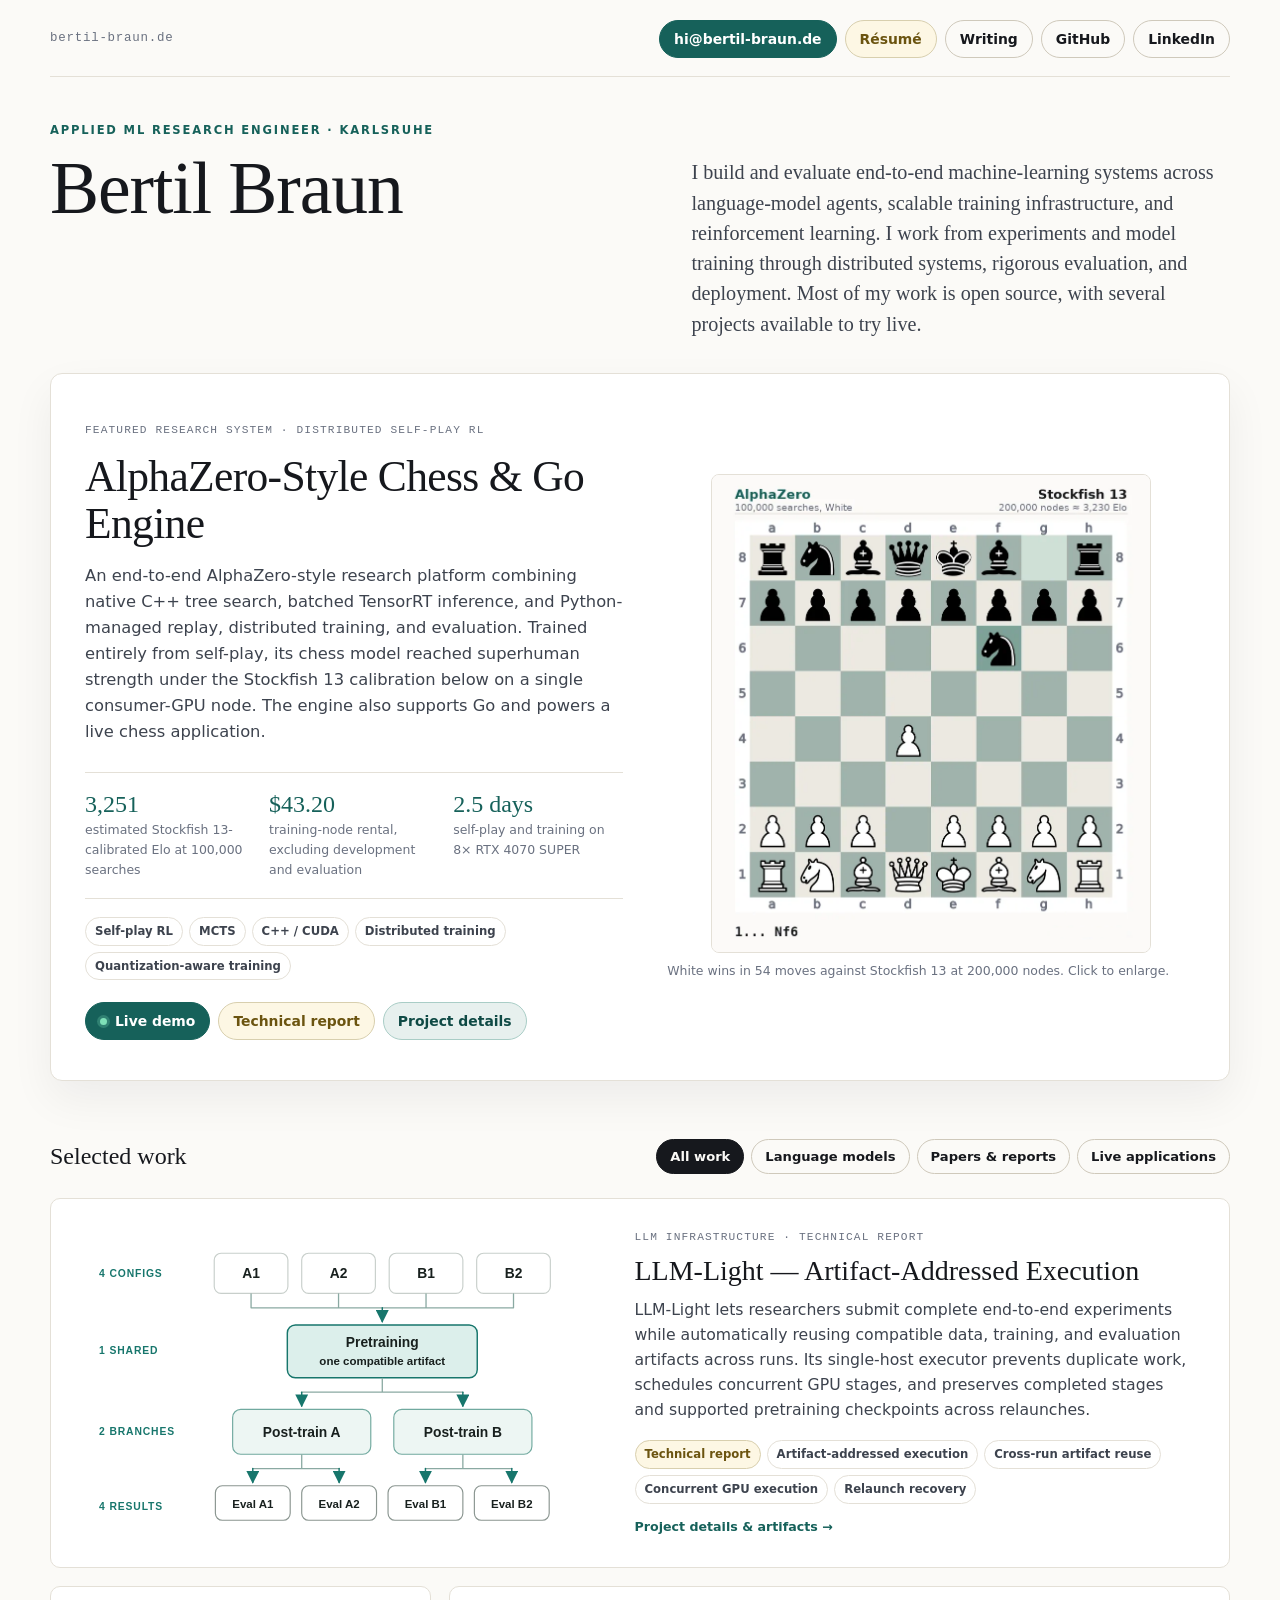
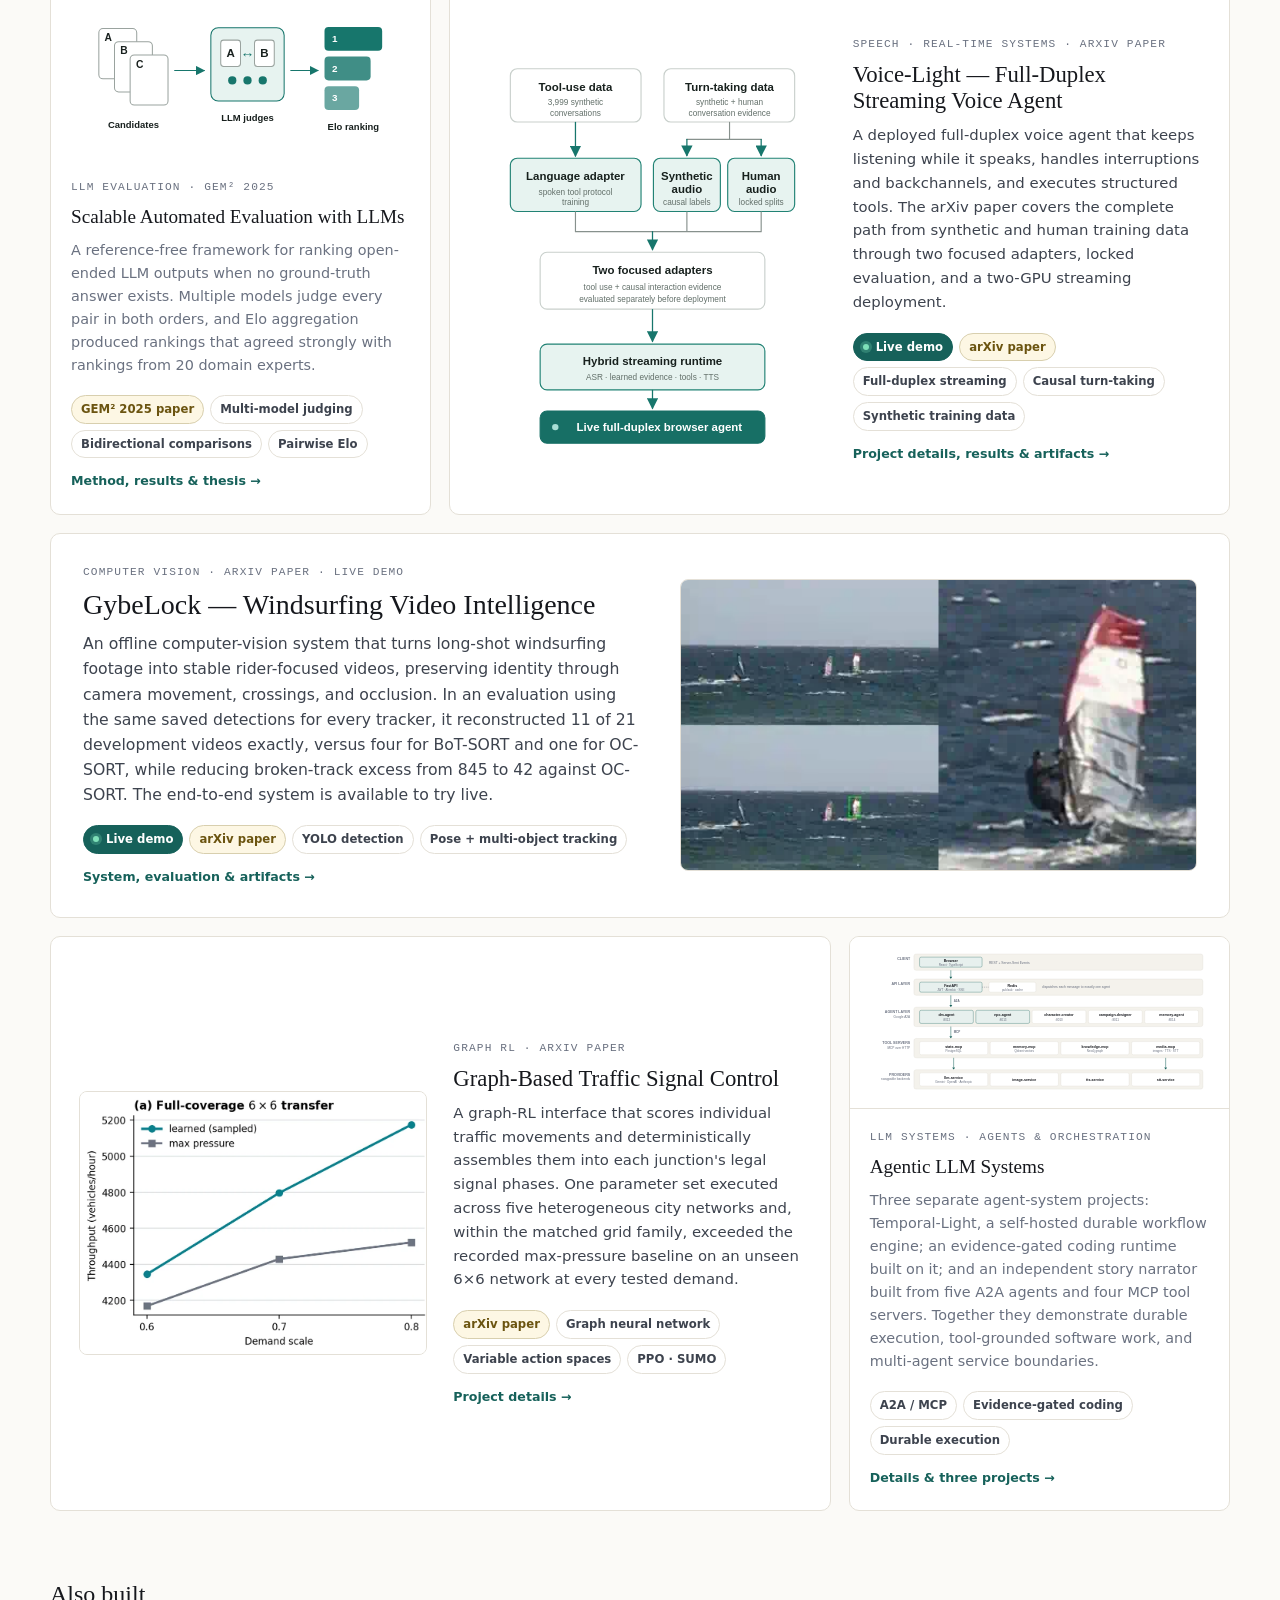
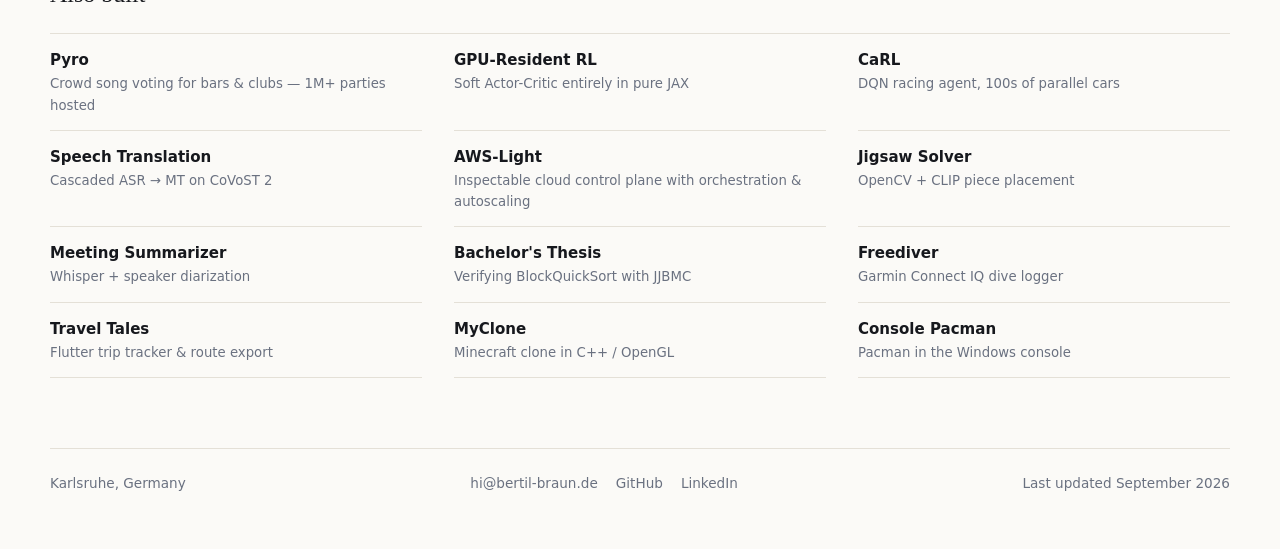
==== commit c832e4b5: "Publish complete AlphaZero evaluation game archive" ====
--- a/index.html
+++ b/index.html
@@ -1221,7 +1221,7 @@
           <a class="btn paper-link" href="https://github.com/BertilBraun/Advanced-Techniques-in-Chess-Engines/releases/download/final-chess-report/engineering-efficient-self-play-chess.pdf" target="_blank" rel="noopener">Technical report</a>
           <a class="btn" href="https://github.com/BertilBraun/Advanced-Techniques-in-Chess-Engines" target="_blank" rel="noopener">GitHub repo</a>
           <a class="btn" href="https://huggingface.co/BertilBraun/alphazero-chess" target="_blank" rel="noopener">Model weights</a>
-          <a class="btn accent" href="assets/alphazero-game-74.pgn" download>Game PGN</a>
+          <a class="btn accent" href="/projects/alphazero/games/">All 200 evaluation games</a>
         </div>
         </section>
       </div>
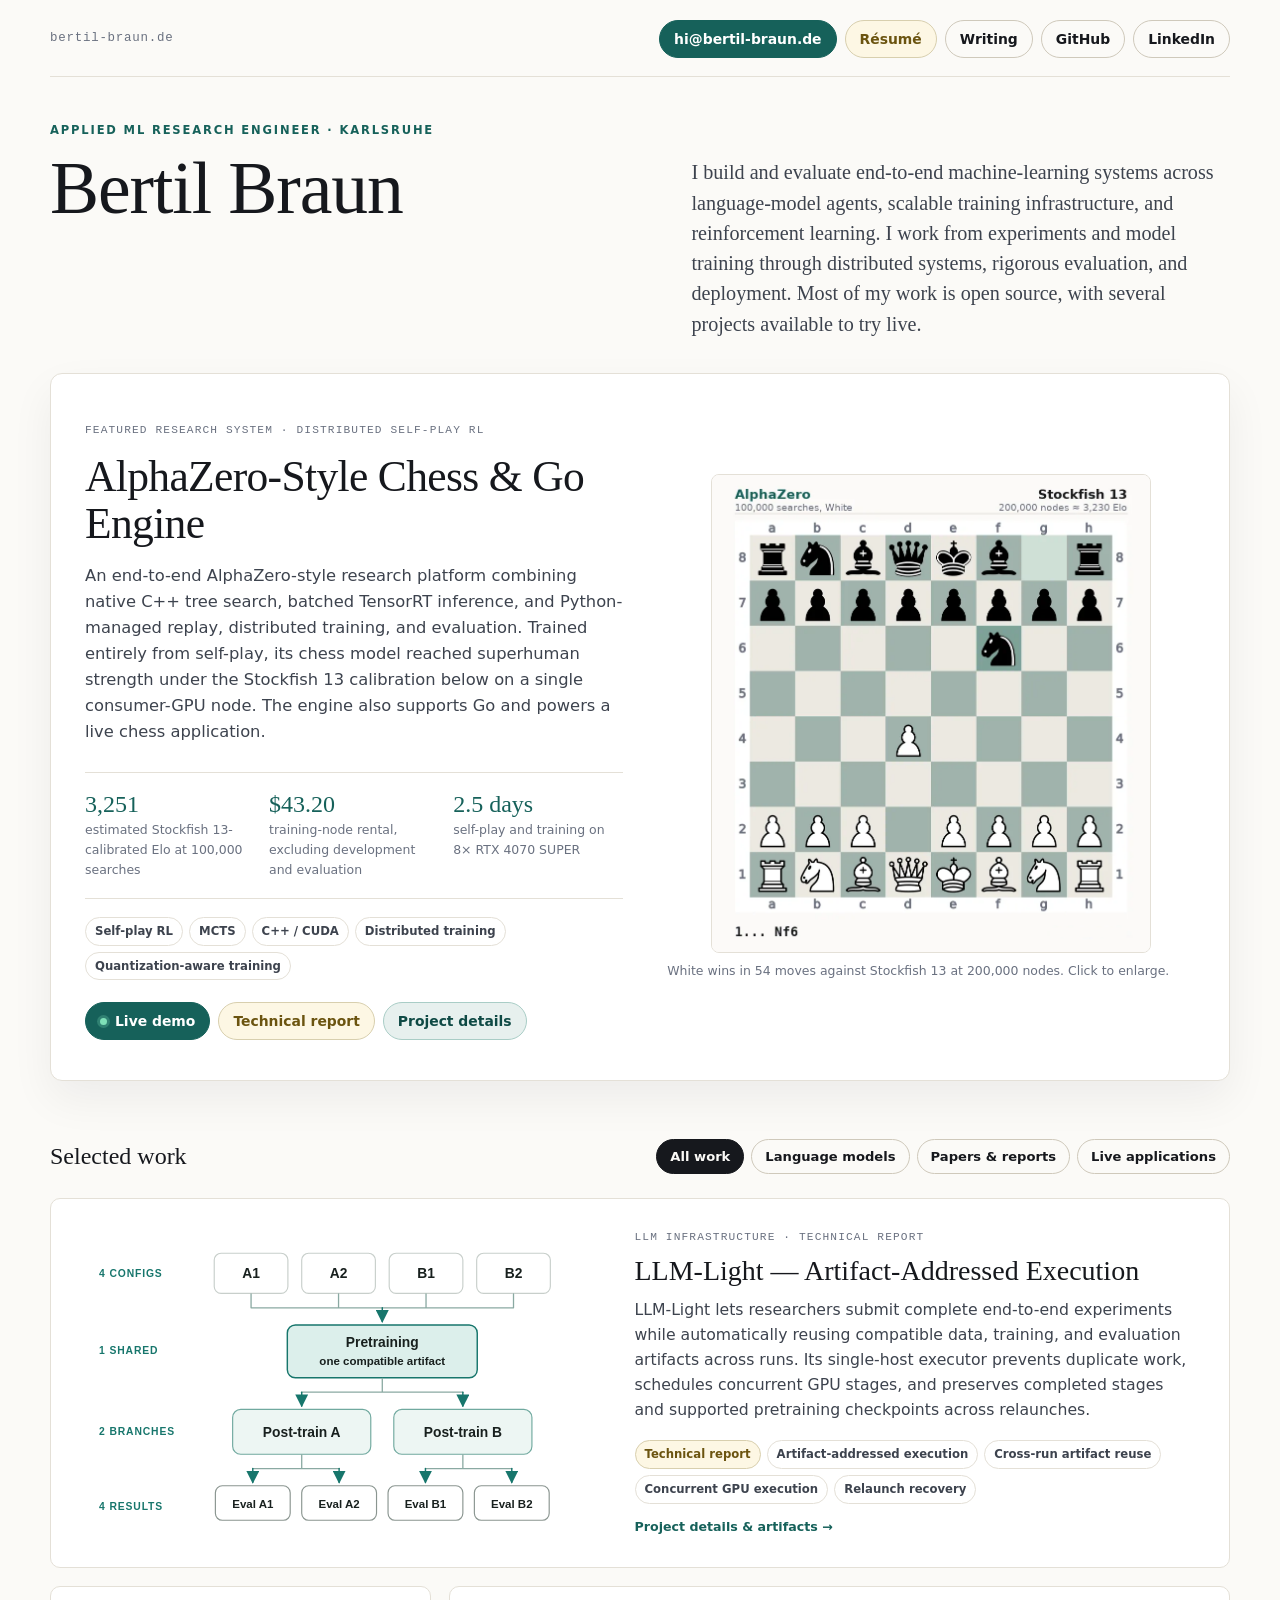
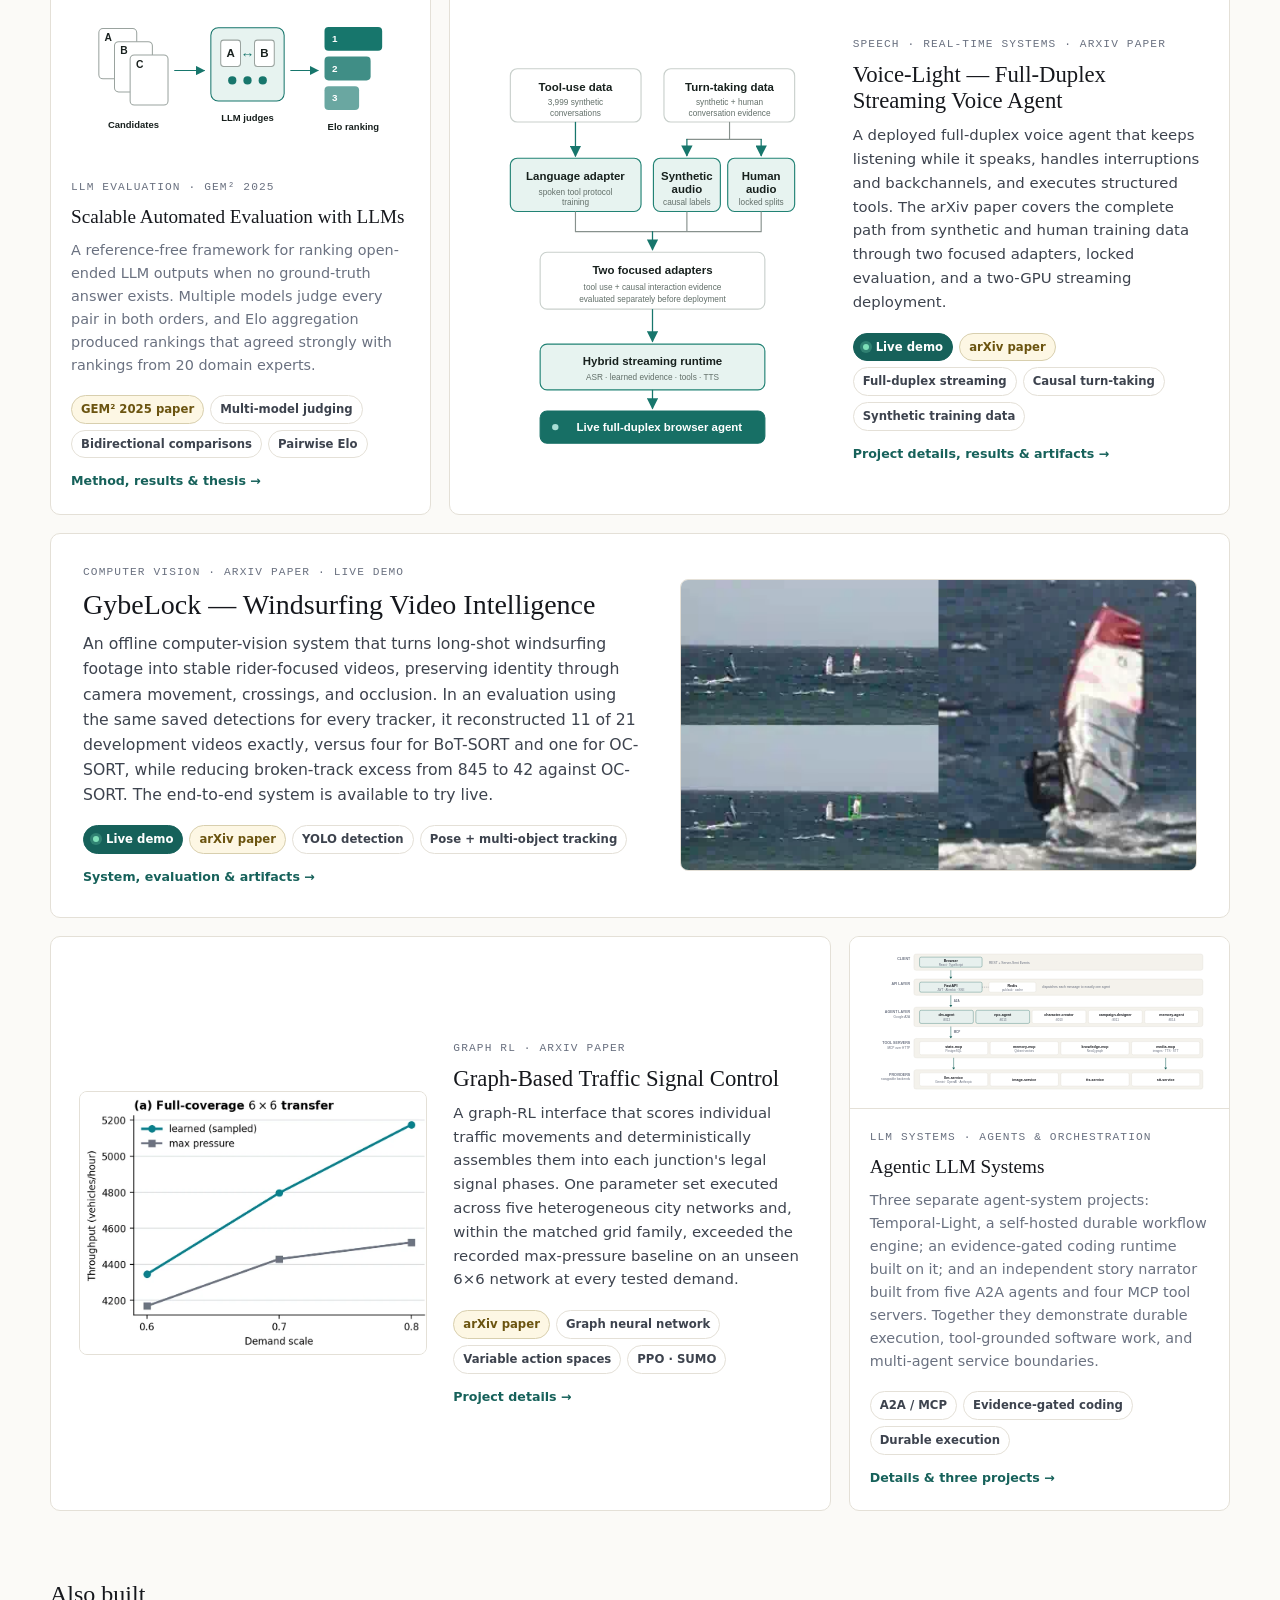
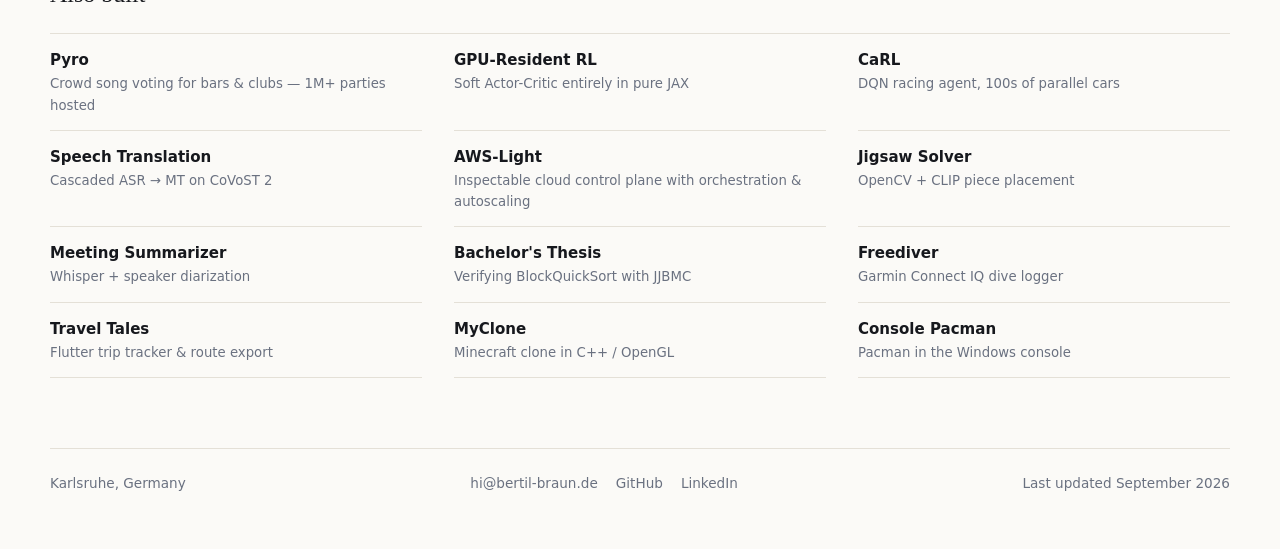
==== commit f392fccd: "Update hosted resume with latest revision" ====
--- a/index.html
+++ b/index.html
@@ -887,7 +887,7 @@
       <a class="wordmark" href="/">bertil-braun.de</a>
       <nav class="contact" aria-label="Contact and profiles">
         <a class="btn primary" href="mailto:hi@bertil-braun.de">hi@bertil-braun.de</a>
-        <a class="btn paper-link" href="assets/bertil-braun-cv.pdf?v=20260927" target="_blank" rel="noopener">Résumé</a>
+        <a class="btn paper-link" href="assets/bertil-braun-cv.pdf?v=20260927-2" target="_blank" rel="noopener">Résumé</a>
         <button class="btn" type="button" id="writing-button" aria-haspopup="dialog" aria-controls="modal">Writing</button>
         <a class="btn" href="https://github.com/BertilBraun" target="_blank" rel="noopener">GitHub</a>
         <a class="btn" href="https://www.linkedin.com/in/bertil-braun" target="_blank" rel="noopener">LinkedIn</a>
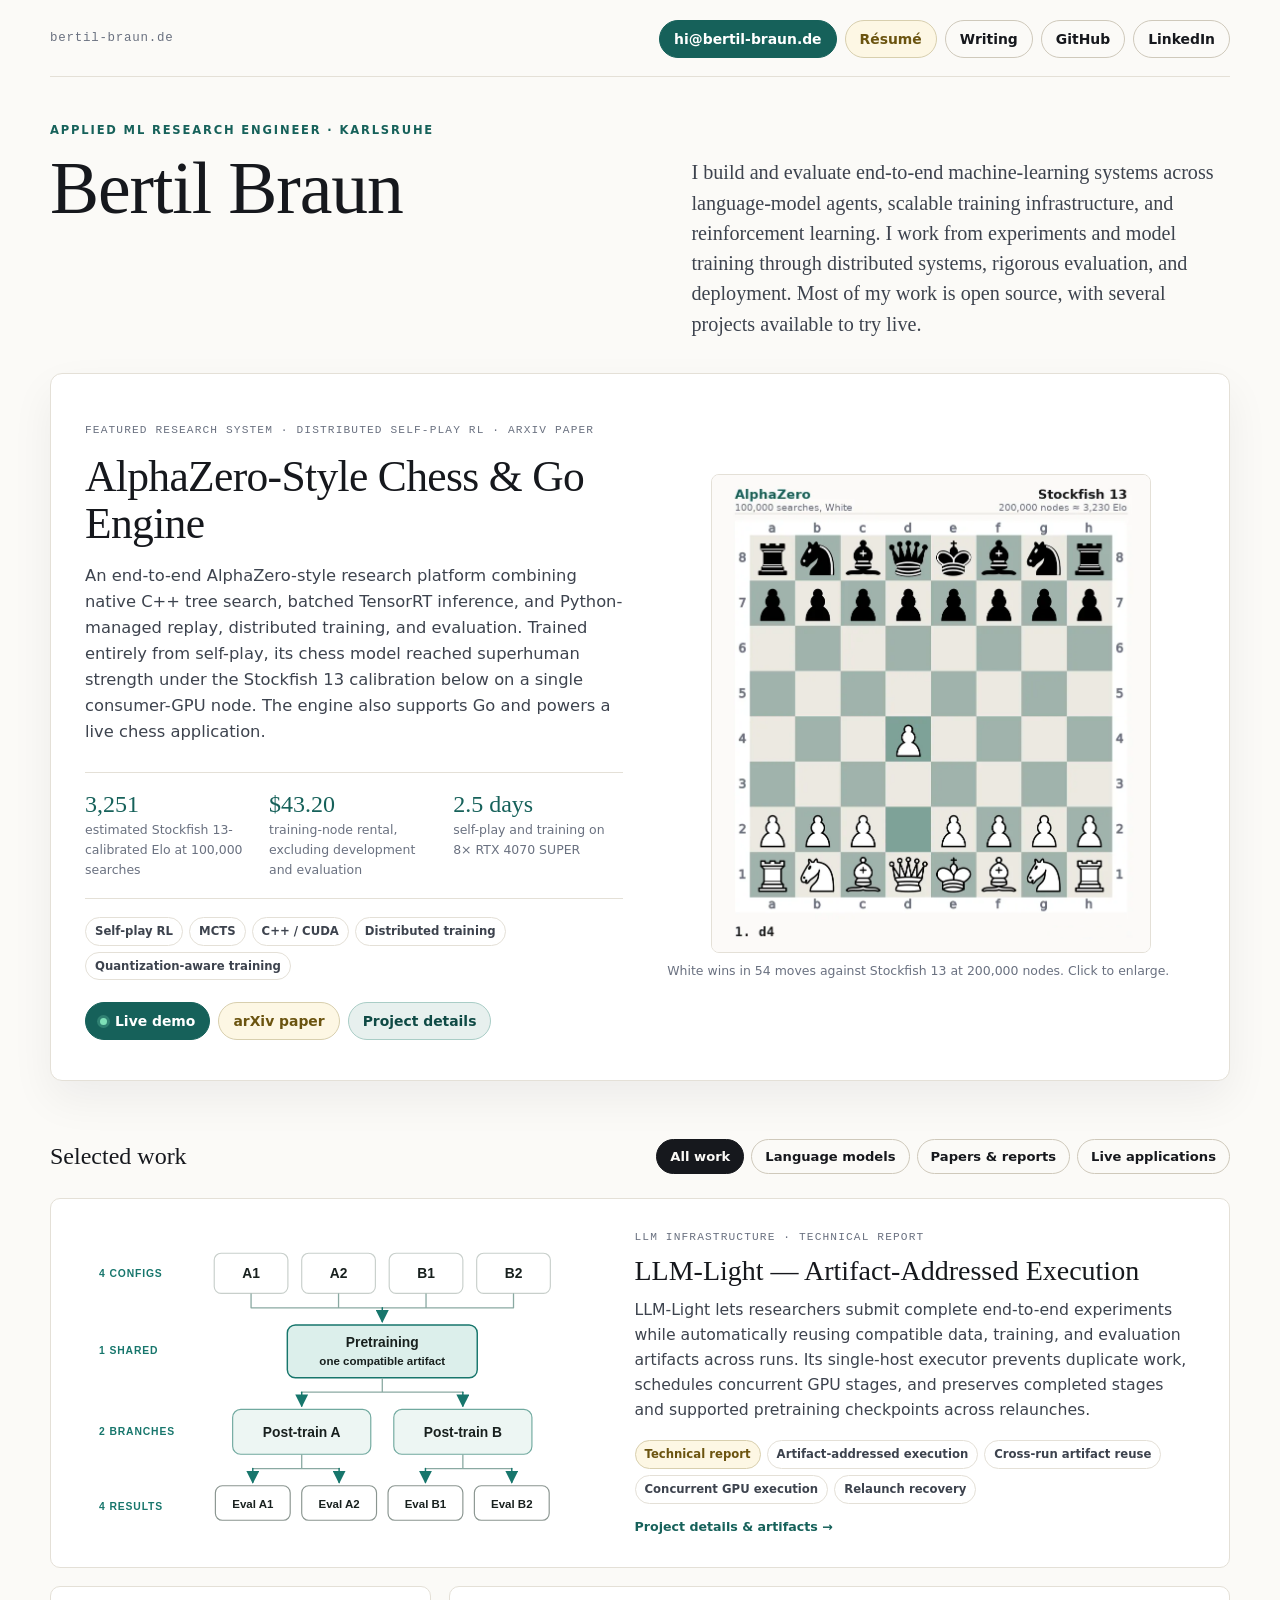
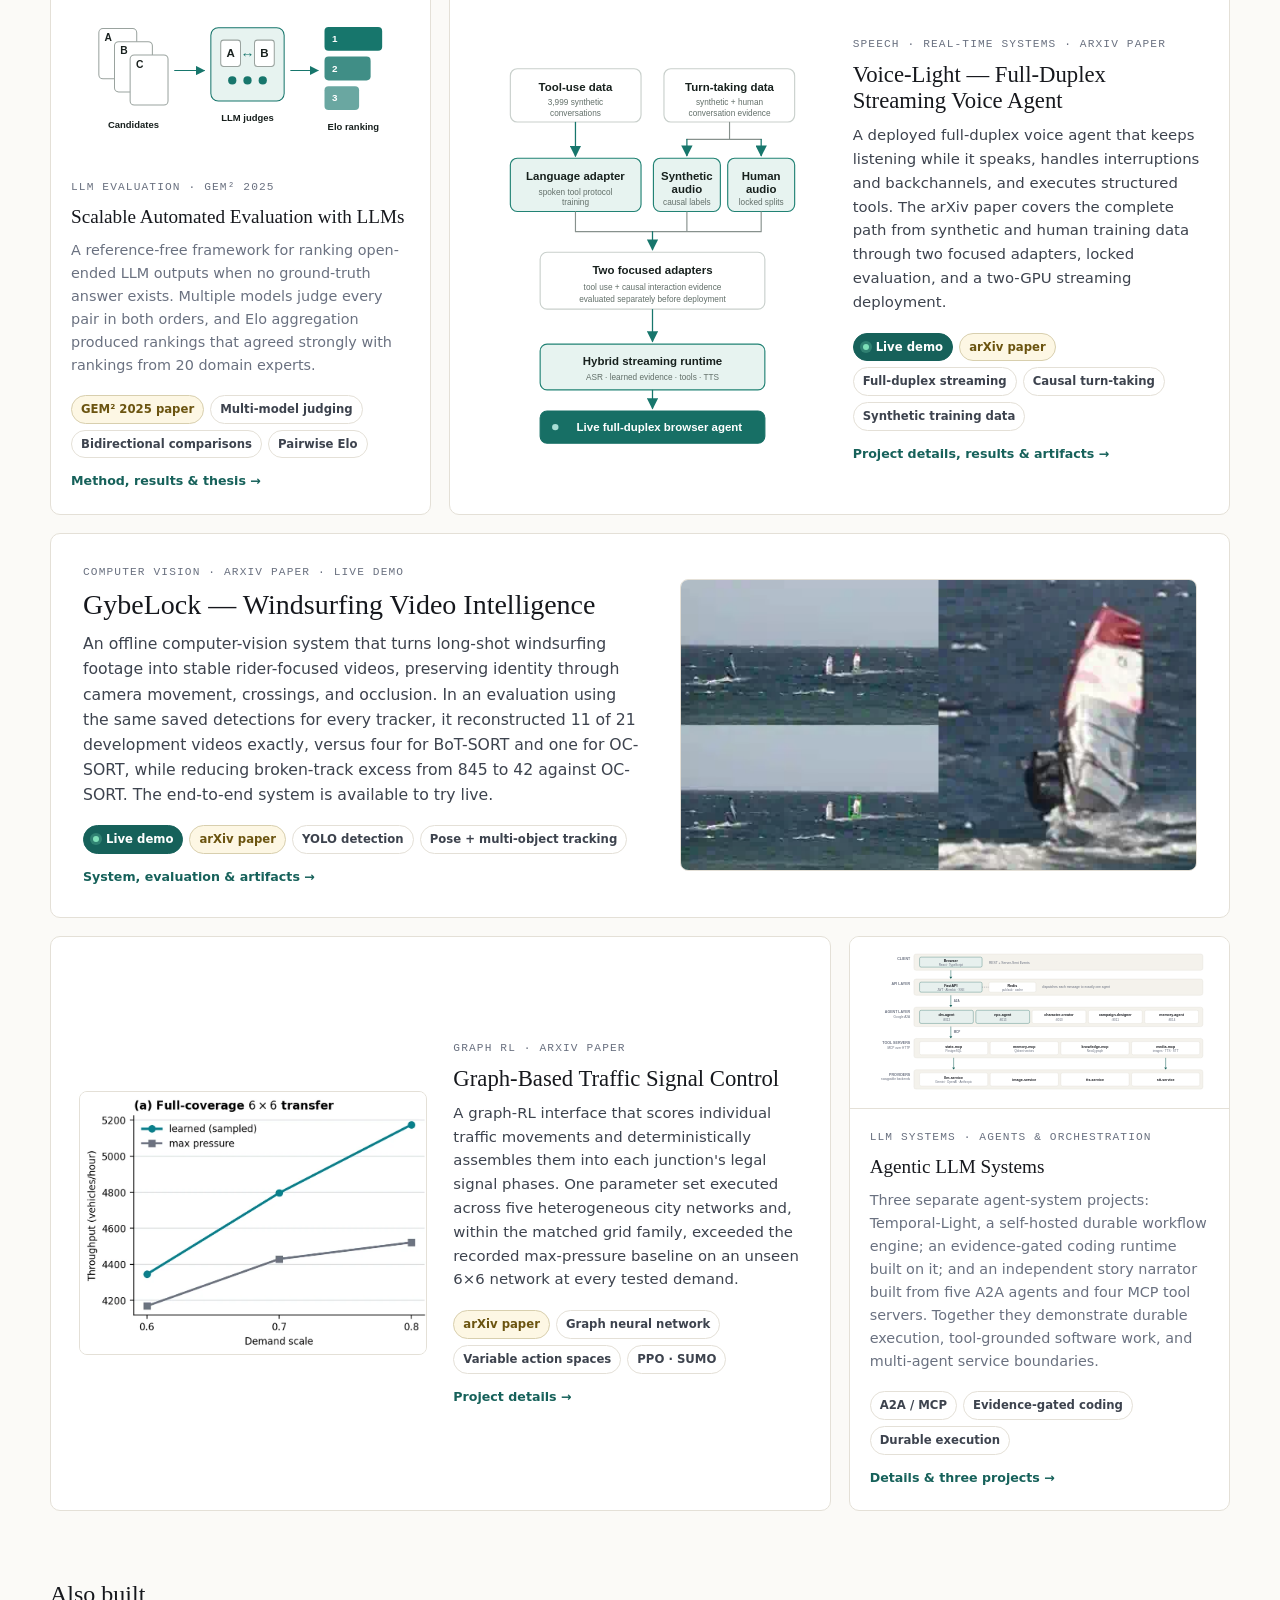
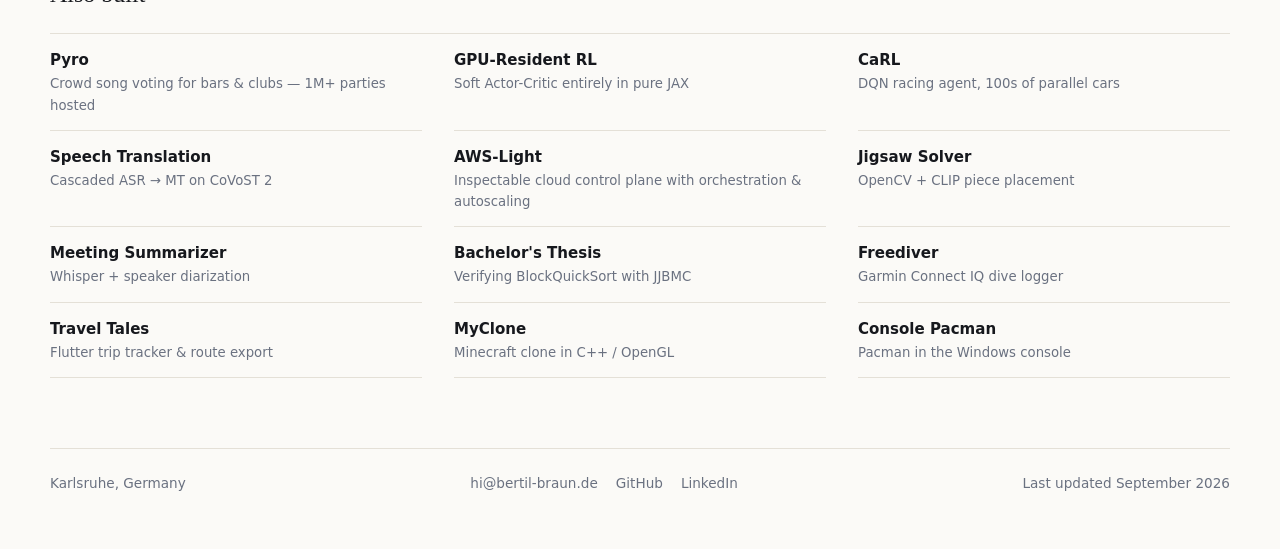
==== commit 4ea2564f: "Link accepted chess paper on arXiv" ====
--- a/index.html
+++ b/index.html
@@ -887,7 +887,7 @@
       <a class="wordmark" href="/">bertil-braun.de</a>
       <nav class="contact" aria-label="Contact and profiles">
         <a class="btn primary" href="mailto:hi@bertil-braun.de">hi@bertil-braun.de</a>
-        <a class="btn paper-link" href="assets/bertil-braun-cv.pdf?v=20260927-2" target="_blank" rel="noopener">Résumé</a>
+        <a class="btn paper-link" href="assets/bertil-braun-cv.pdf?v=20260927-public" target="_blank" rel="noopener">Résumé</a>
         <button class="btn" type="button" id="writing-button" aria-haspopup="dialog" aria-controls="modal">Writing</button>
         <a class="btn" href="https://github.com/BertilBraun" target="_blank" rel="noopener">GitHub</a>
         <a class="btn" href="https://www.linkedin.com/in/bertil-braun" target="_blank" rel="noopener">LinkedIn</a>
@@ -909,7 +909,7 @@
       <!-- ============ hero project ============ -->
       <article class="hero" data-open="chess">
         <div>
-          <span class="kicker">Featured research system · Distributed self-play RL</span>
+          <span class="kicker">Featured research system · Distributed self-play RL · arXiv paper</span>
           <h2>AlphaZero-Style Chess &amp; Go Engine</h2>
           <p>
             An end-to-end AlphaZero-style research platform combining native C++ tree search,
@@ -934,7 +934,7 @@
             <a class="btn live" href="https://chess.bertil-braun.de/" target="_blank" rel="noopener" data-stop>
               <span class="dot" aria-hidden="true"></span> Live demo
             </a>
-            <a class="btn paper-link" href="https://github.com/BertilBraun/Advanced-Techniques-in-Chess-Engines/releases/download/final-chess-report/engineering-efficient-self-play-chess.pdf" target="_blank" rel="noopener" data-stop>Technical report</a>
+            <a class="btn paper-link" href="https://arxiv.org/abs/2609.37447" target="_blank" rel="noopener" data-stop>arXiv paper</a>
             <a class="btn accent" href="/projects/alphazero/" data-project-link="chess">Project details</a>
           </div>
         </div>
@@ -1132,7 +1132,7 @@
 
   <!-- ==================== detail templates ==================== -->
 
-  <template id="tpl-chess" data-kicker="Self-play reinforcement learning">
+  <template id="tpl-chess" data-kicker="Self-play reinforcement learning · arXiv paper">
     <div class="cols">
       <div>
         <section class="detail-section">
@@ -1203,7 +1203,7 @@
             100 games against each with colours swapped across 50 opening pairs. Ratings use
             <a href="https://www.melonimarco.it/en/2021/03/08/stockfish-and-lc0-test-at-different-number-of-nodes/" target="_blank" rel="noopener">Meloni&#39;s calibration</a>;
             the table’s intervals describe uncertainty from those paired matches. Current
-            unrestricted engines remain substantially stronger. The report provides the full
+            unrestricted engines remain substantially stronger. The paper provides the full
             protocol, experiment results, and limitations.
           </p>
         </section>
@@ -1218,7 +1218,7 @@
           <h3>Demo and artifacts</h3>
         <div class="actions">
           <a class="btn live" href="https://chess.bertil-braun.de/" target="_blank" rel="noopener"><span class="dot" aria-hidden="true"></span> Live demo</a>
-          <a class="btn paper-link" href="https://github.com/BertilBraun/Advanced-Techniques-in-Chess-Engines/releases/download/final-chess-report/engineering-efficient-self-play-chess.pdf" target="_blank" rel="noopener">Technical report</a>
+          <a class="btn paper-link" href="https://arxiv.org/abs/2609.37447" target="_blank" rel="noopener">arXiv paper</a>
           <a class="btn" href="https://github.com/BertilBraun/Advanced-Techniques-in-Chess-Engines" target="_blank" rel="noopener">GitHub repo</a>
           <a class="btn" href="https://huggingface.co/BertilBraun/alphazero-chess" target="_blank" rel="noopener">Model weights</a>
           <a class="btn accent" href="/projects/alphazero/games/">All 200 evaluation games</a>
@@ -1227,7 +1227,7 @@
       </div>
       <div class="modal-media">
         <figure>
-          <button class="shot" type="button" data-src="assets/az-training-progress.svg" data-caption="Figure 11 from the technical report: smoothed 64-search training ladders across five chess campaigns. The final recipe reaches a higher plateau in 2.5 effective training days; the preceding baseline is plotted through three effective training days. These curves use a smaller search budget than the 100,000-search headline evaluation.">
+          <button class="shot" type="button" data-src="assets/az-training-progress.svg" data-caption="Figure 11 from the paper: smoothed 64-search training ladders across five chess campaigns. The final recipe reaches a higher plateau in 2.5 effective training days; the preceding baseline is plotted through three effective training days. These curves use a smaller search budget than the 100,000-search headline evaluation.">
             <img src="assets/az-training-progress.svg" alt="Five smoothed training curves: the final chess recipe reaches a higher 64-search ladder Elo in 2.5 days than earlier training campaigns" width="841" height="451" loading="lazy">
           </button>
           <figcaption>Training progress across five runs (Figure 11). Smoothed 64-search ladder results, distinct from the 100,000-search headline evaluation. Click to enlarge.</figcaption>
@@ -1791,11 +1791,11 @@
     <div class="writing-list">
       <article class="writing-item">
         <div>
-          <p class="writing-meta">Technical report · Self-play RL · 2026</p>
+          <p class="writing-meta">arXiv paper · Self-play RL · 2026</p>
           <h3>Engineering Efficient Self-Play Chess: Search, Replay, and Throughput Under Limited Compute</h3>
           <p class="writing-summary">The search, replay, and distributed training system behind superhuman chess learned entirely from self-play on eight consumer GPUs.</p>
         </div>
-        <a class="btn paper-link" href="https://github.com/BertilBraun/Advanced-Techniques-in-Chess-Engines/releases/download/final-chess-report/engineering-efficient-self-play-chess.pdf" target="_blank" rel="noopener">Technical report</a>
+        <a class="btn paper-link" href="https://arxiv.org/abs/2609.37447" target="_blank" rel="noopener">arXiv paper</a>
       </article>
       <article class="writing-item">
         <div>
@@ -1886,7 +1886,7 @@
           path: '/projects/alphazero/',
           title: 'AlphaZero-Style Chess & Go Engine — Bertil Braun',
           heading: 'AlphaZero-Style Chess & Go Engine',
-          description: 'A native C++ and distributed self-play learning system reaching superhuman calibrated chess strength in 2.5 days on eight consumer GPUs, with a live application and technical report.'
+          description: 'A native C++ and distributed self-play learning system reaching superhuman calibrated chess strength in 2.5 days on eight consumer GPUs, with a live application and arXiv paper.'
         },
         'llm-light': {
           path: '/projects/llm-light/',
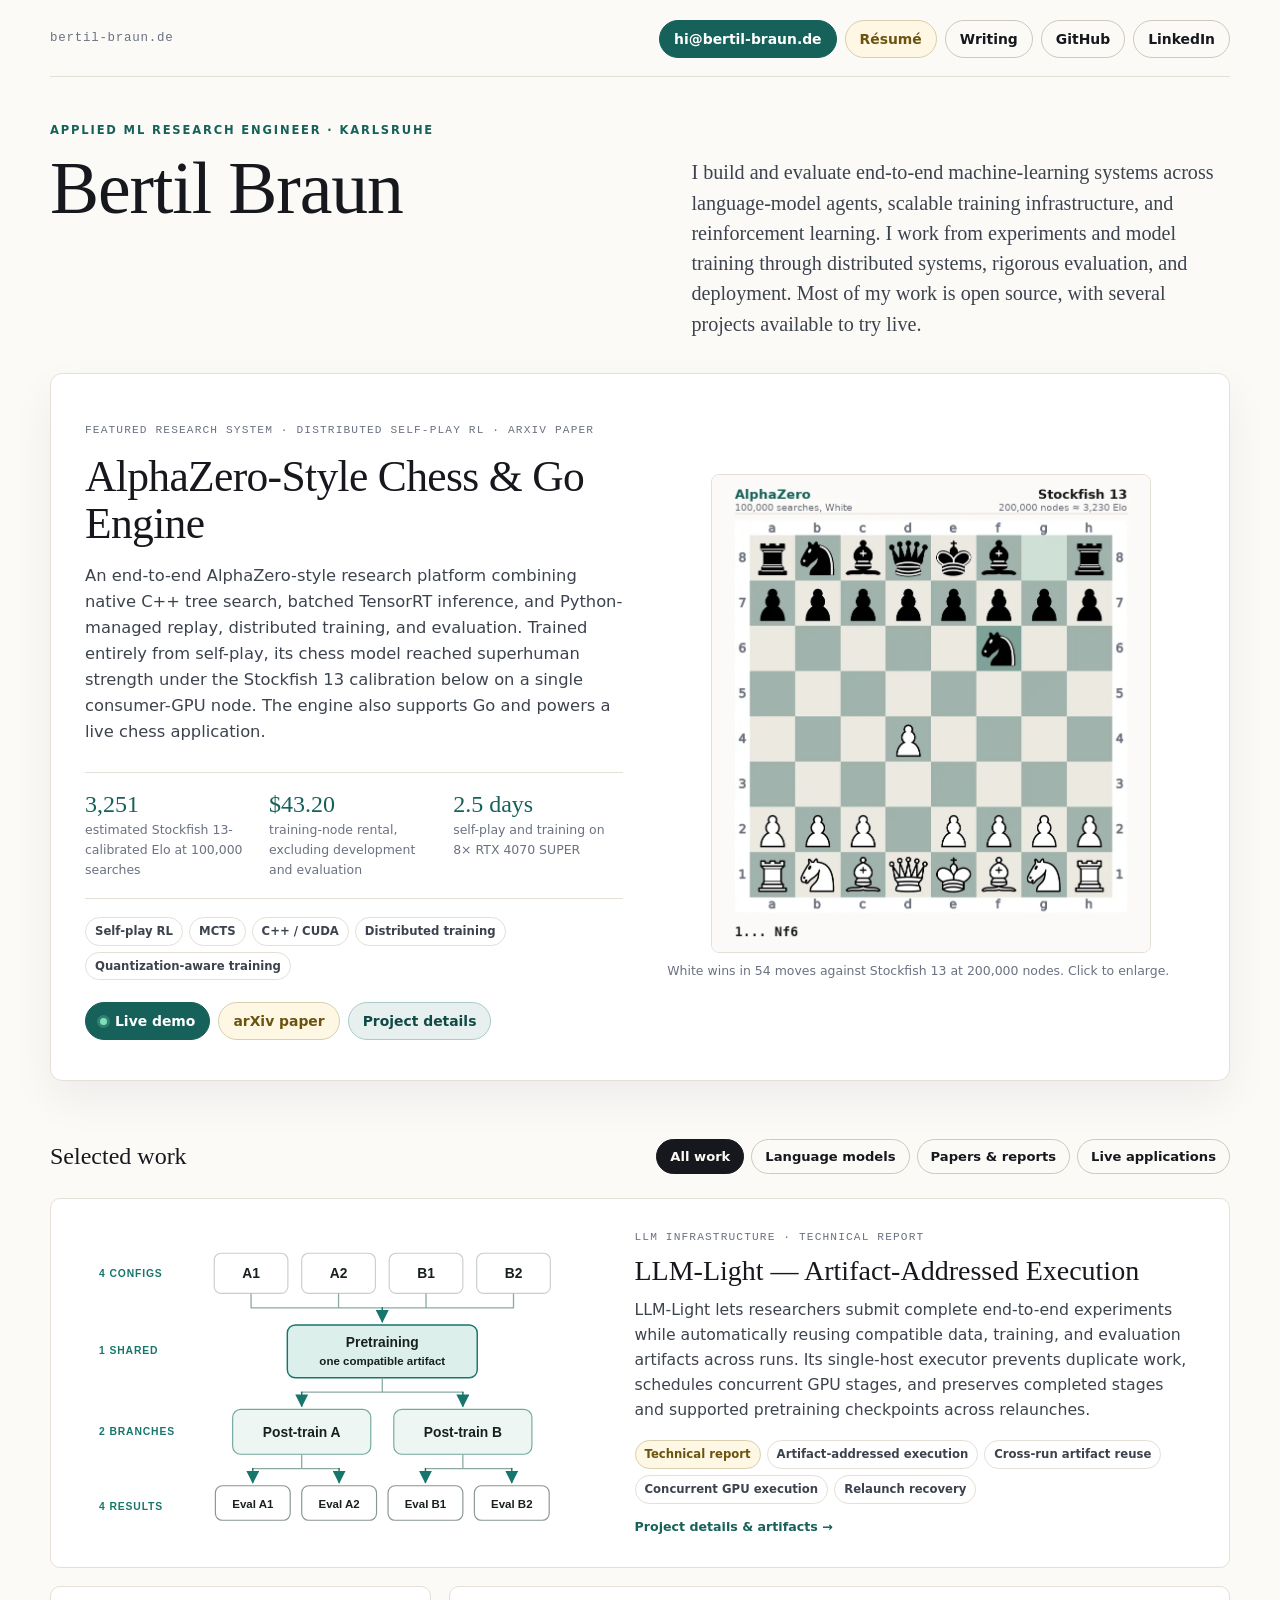
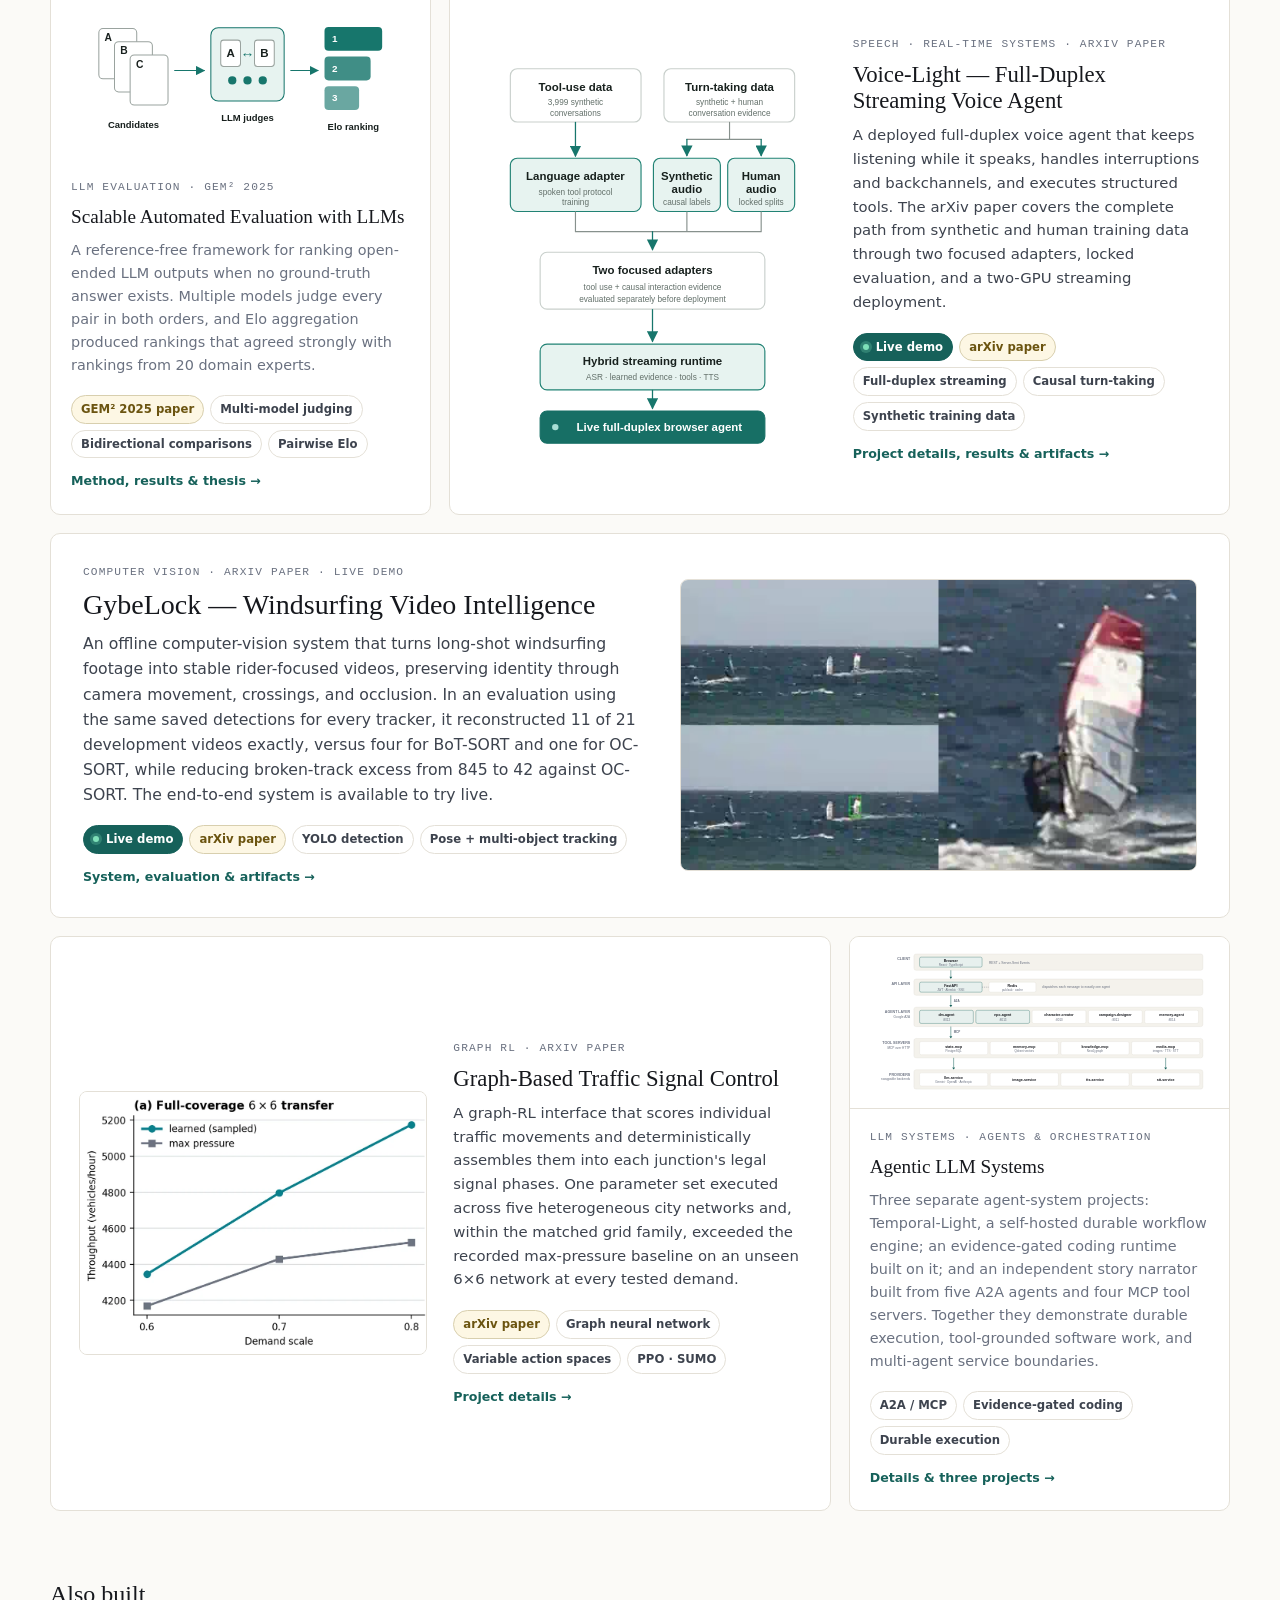
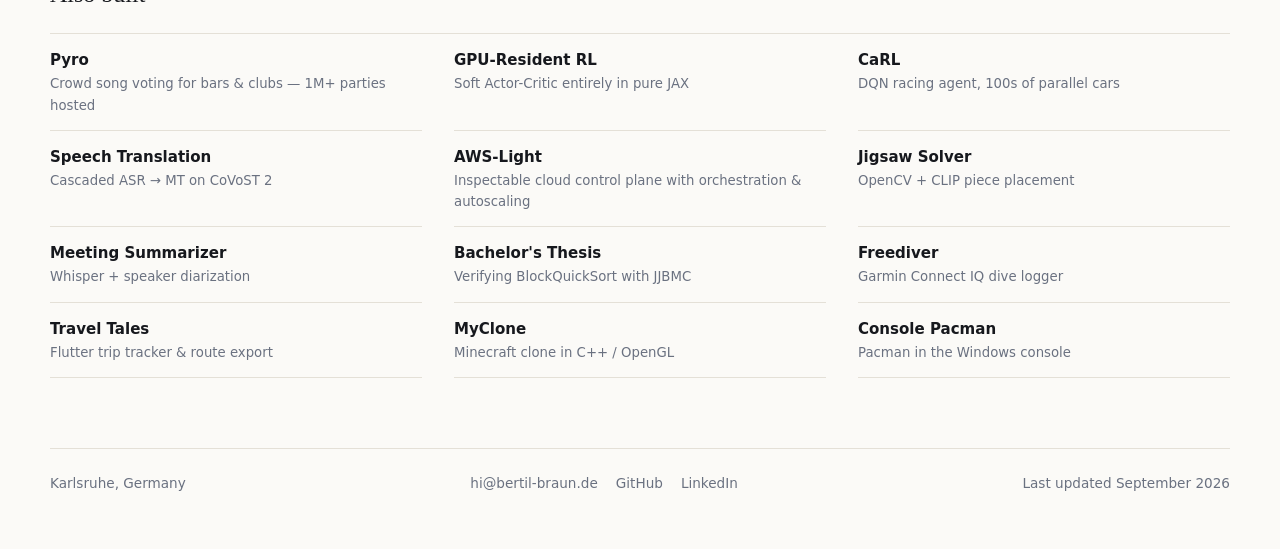
==== commit d50092f1: "Publish updated redacted resume" ====
--- a/index.html
+++ b/index.html
@@ -887,7 +887,7 @@
       <a class="wordmark" href="/">bertil-braun.de</a>
       <nav class="contact" aria-label="Contact and profiles">
         <a class="btn primary" href="mailto:hi@bertil-braun.de">hi@bertil-braun.de</a>
-        <a class="btn paper-link" href="assets/bertil-braun-cv.pdf?v=20260927-public" target="_blank" rel="noopener">Résumé</a>
+        <a class="btn paper-link" href="assets/bertil-braun-cv.pdf?v=20260930-public" target="_blank" rel="noopener">Résumé</a>
         <button class="btn" type="button" id="writing-button" aria-haspopup="dialog" aria-controls="modal">Writing</button>
         <a class="btn" href="https://github.com/BertilBraun" target="_blank" rel="noopener">GitHub</a>
         <a class="btn" href="https://www.linkedin.com/in/bertil-braun" target="_blank" rel="noopener">LinkedIn</a>
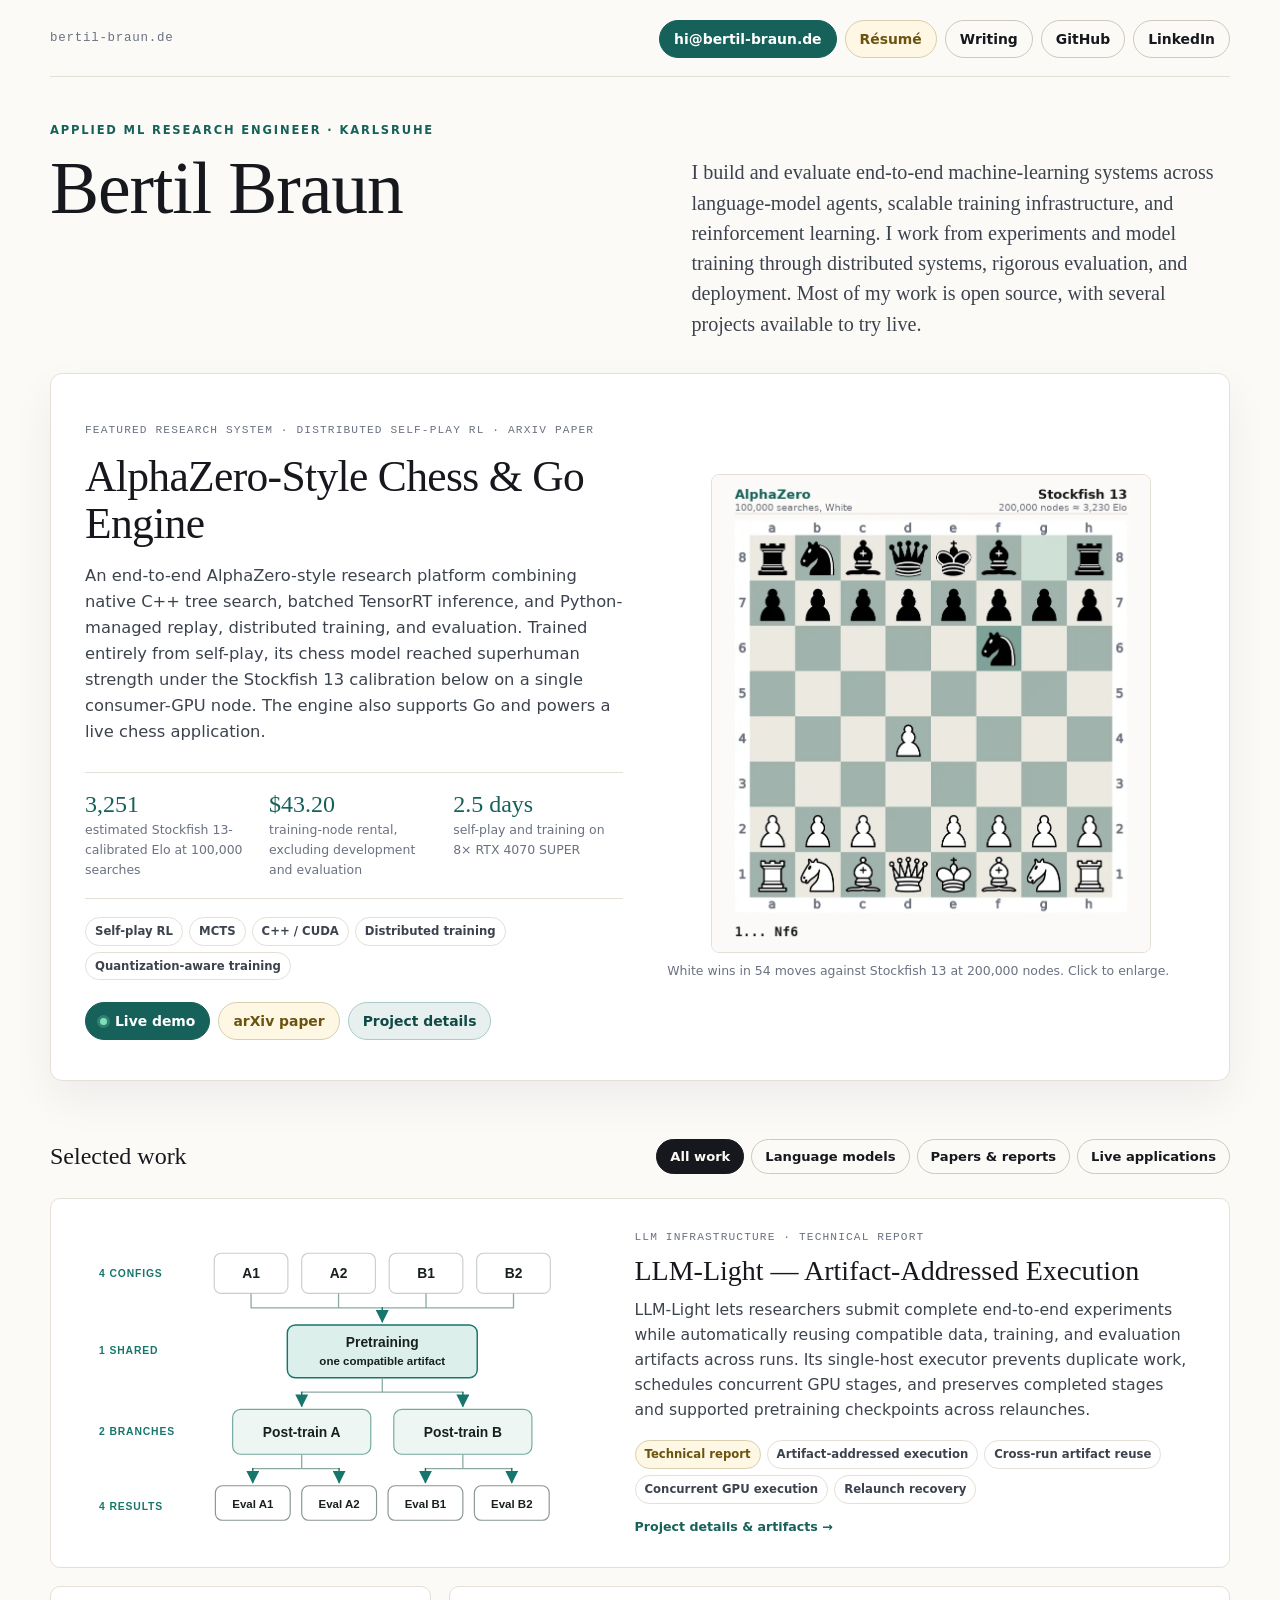
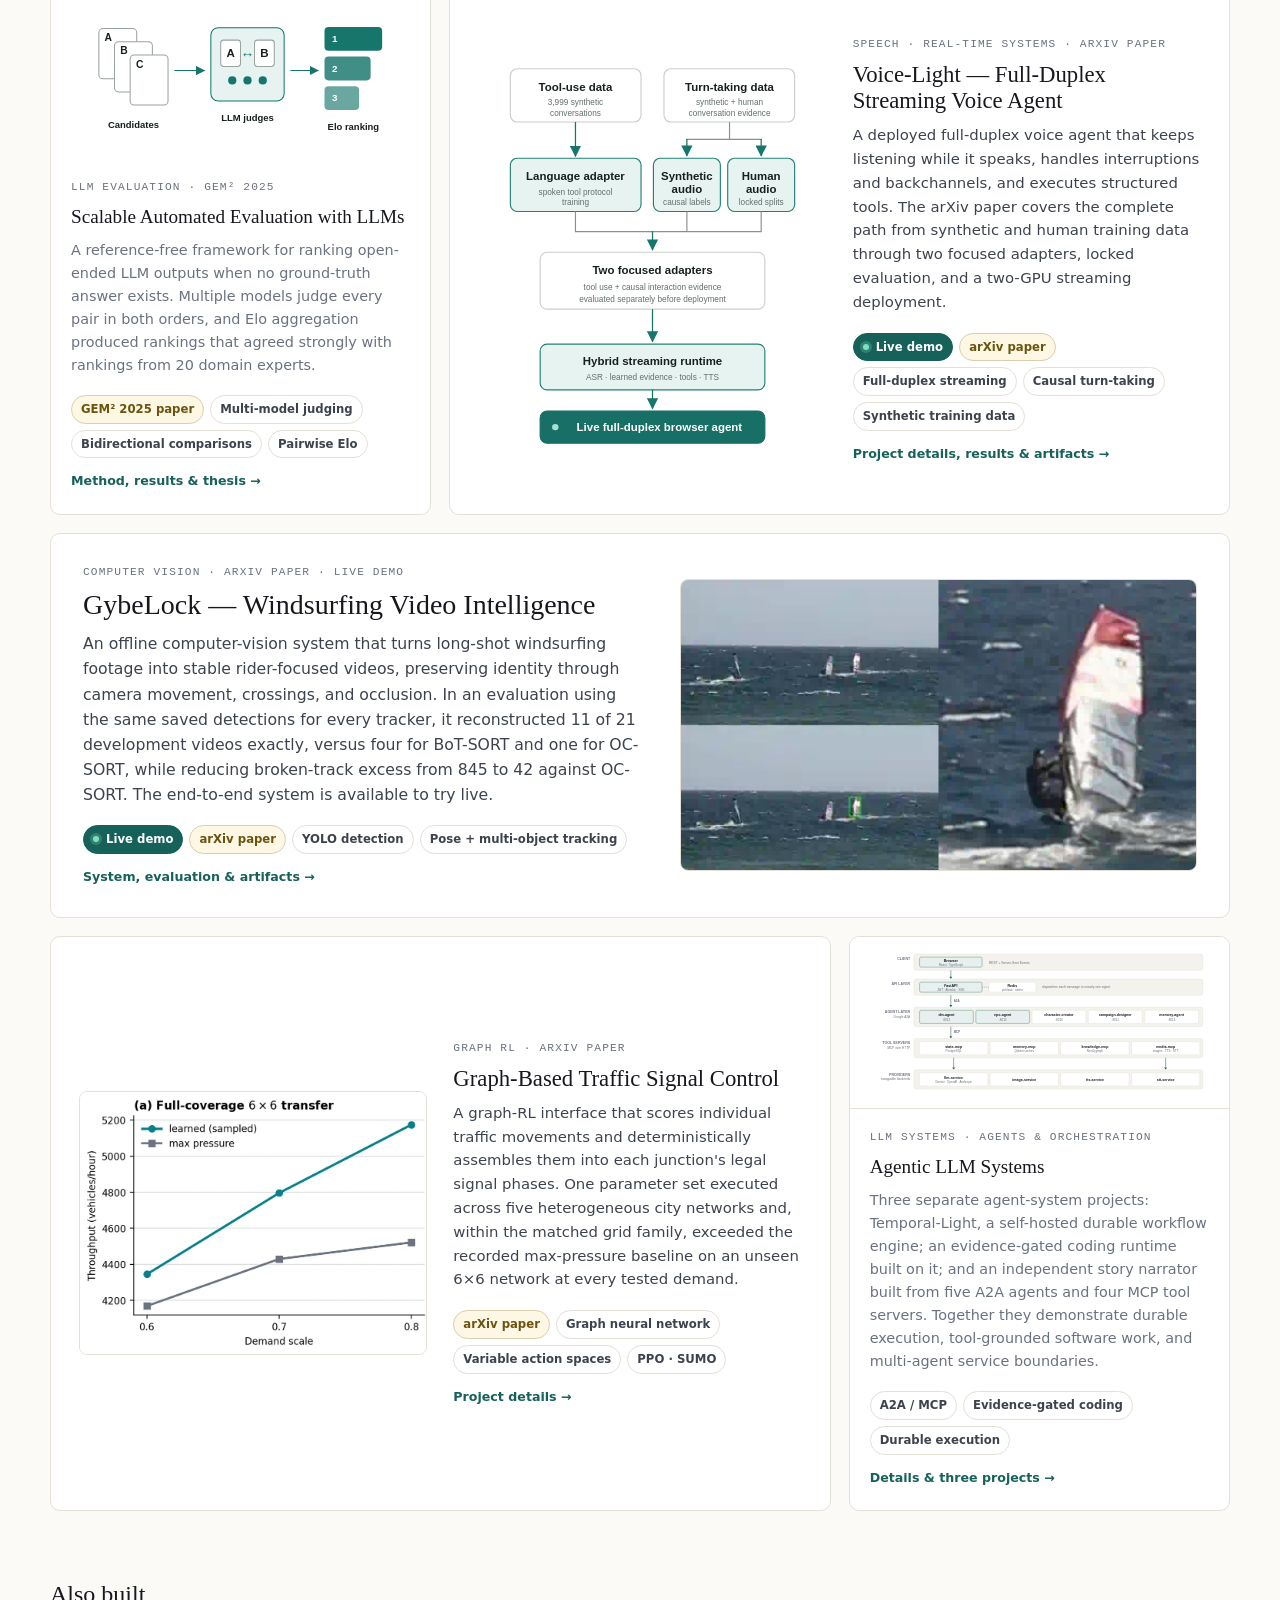
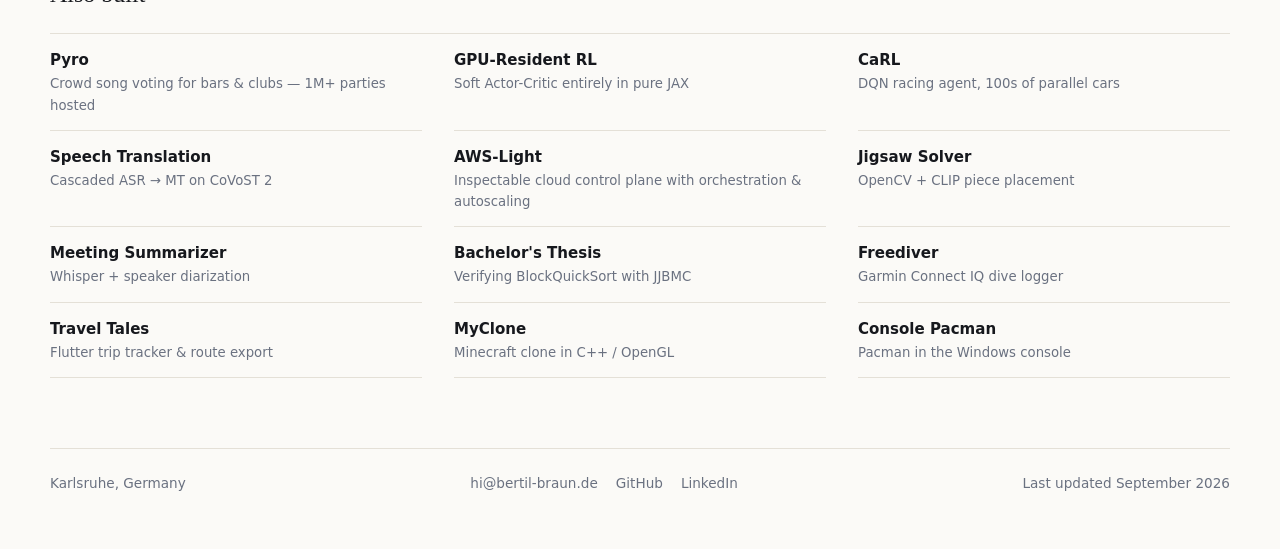
==== commit 794e9a07: "Point AlphaZero repository link to new GitHub slug" ====
--- a/index.html
+++ b/index.html
@@ -1219,7 +1219,7 @@
         <div class="actions">
           <a class="btn live" href="https://chess.bertil-braun.de/" target="_blank" rel="noopener"><span class="dot" aria-hidden="true"></span> Live demo</a>
           <a class="btn paper-link" href="https://arxiv.org/abs/2609.37447" target="_blank" rel="noopener">arXiv paper</a>
-          <a class="btn" href="https://github.com/BertilBraun/Advanced-Techniques-in-Chess-Engines" target="_blank" rel="noopener">GitHub repo</a>
+          <a class="btn" href="https://github.com/BertilBraun/alphazero-chess" target="_blank" rel="noopener">GitHub repo</a>
           <a class="btn" href="https://huggingface.co/BertilBraun/alphazero-chess" target="_blank" rel="noopener">Model weights</a>
           <a class="btn accent" href="/projects/alphazero/games/">All 200 evaluation games</a>
         </div>
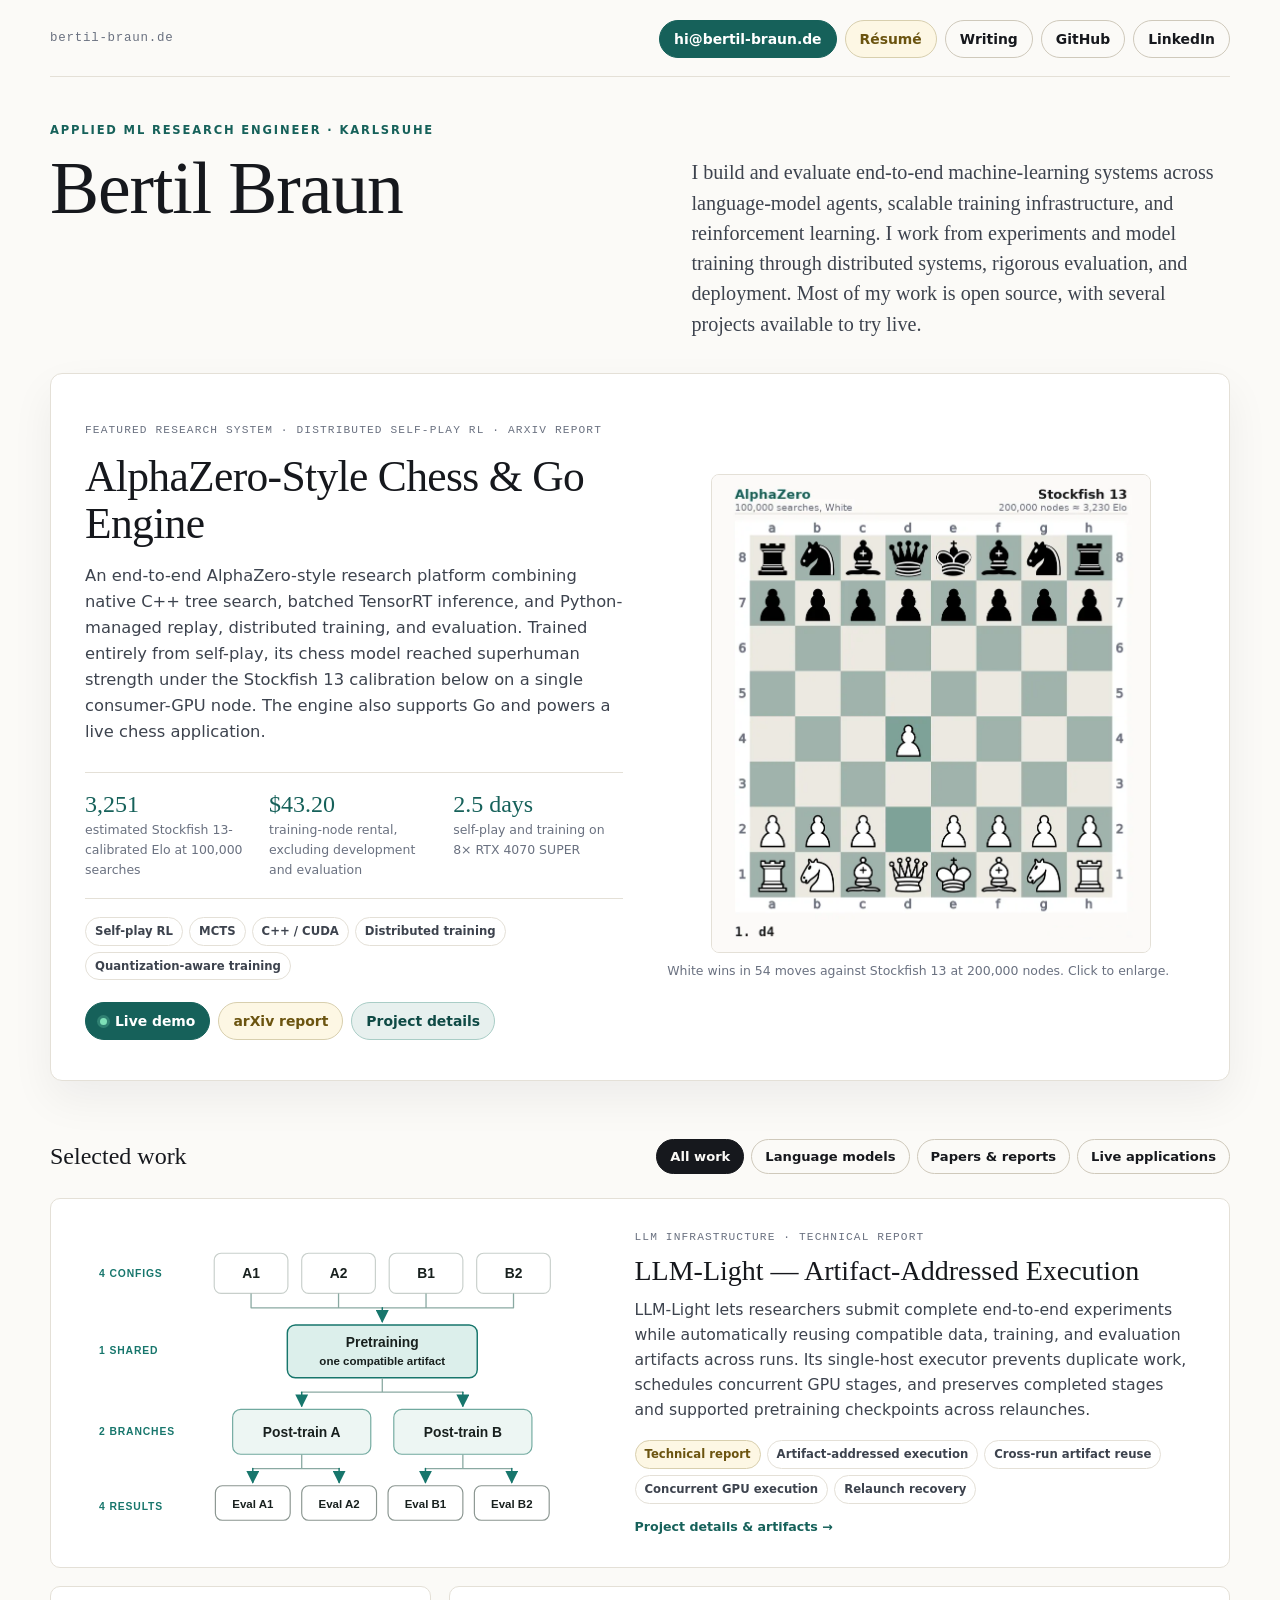
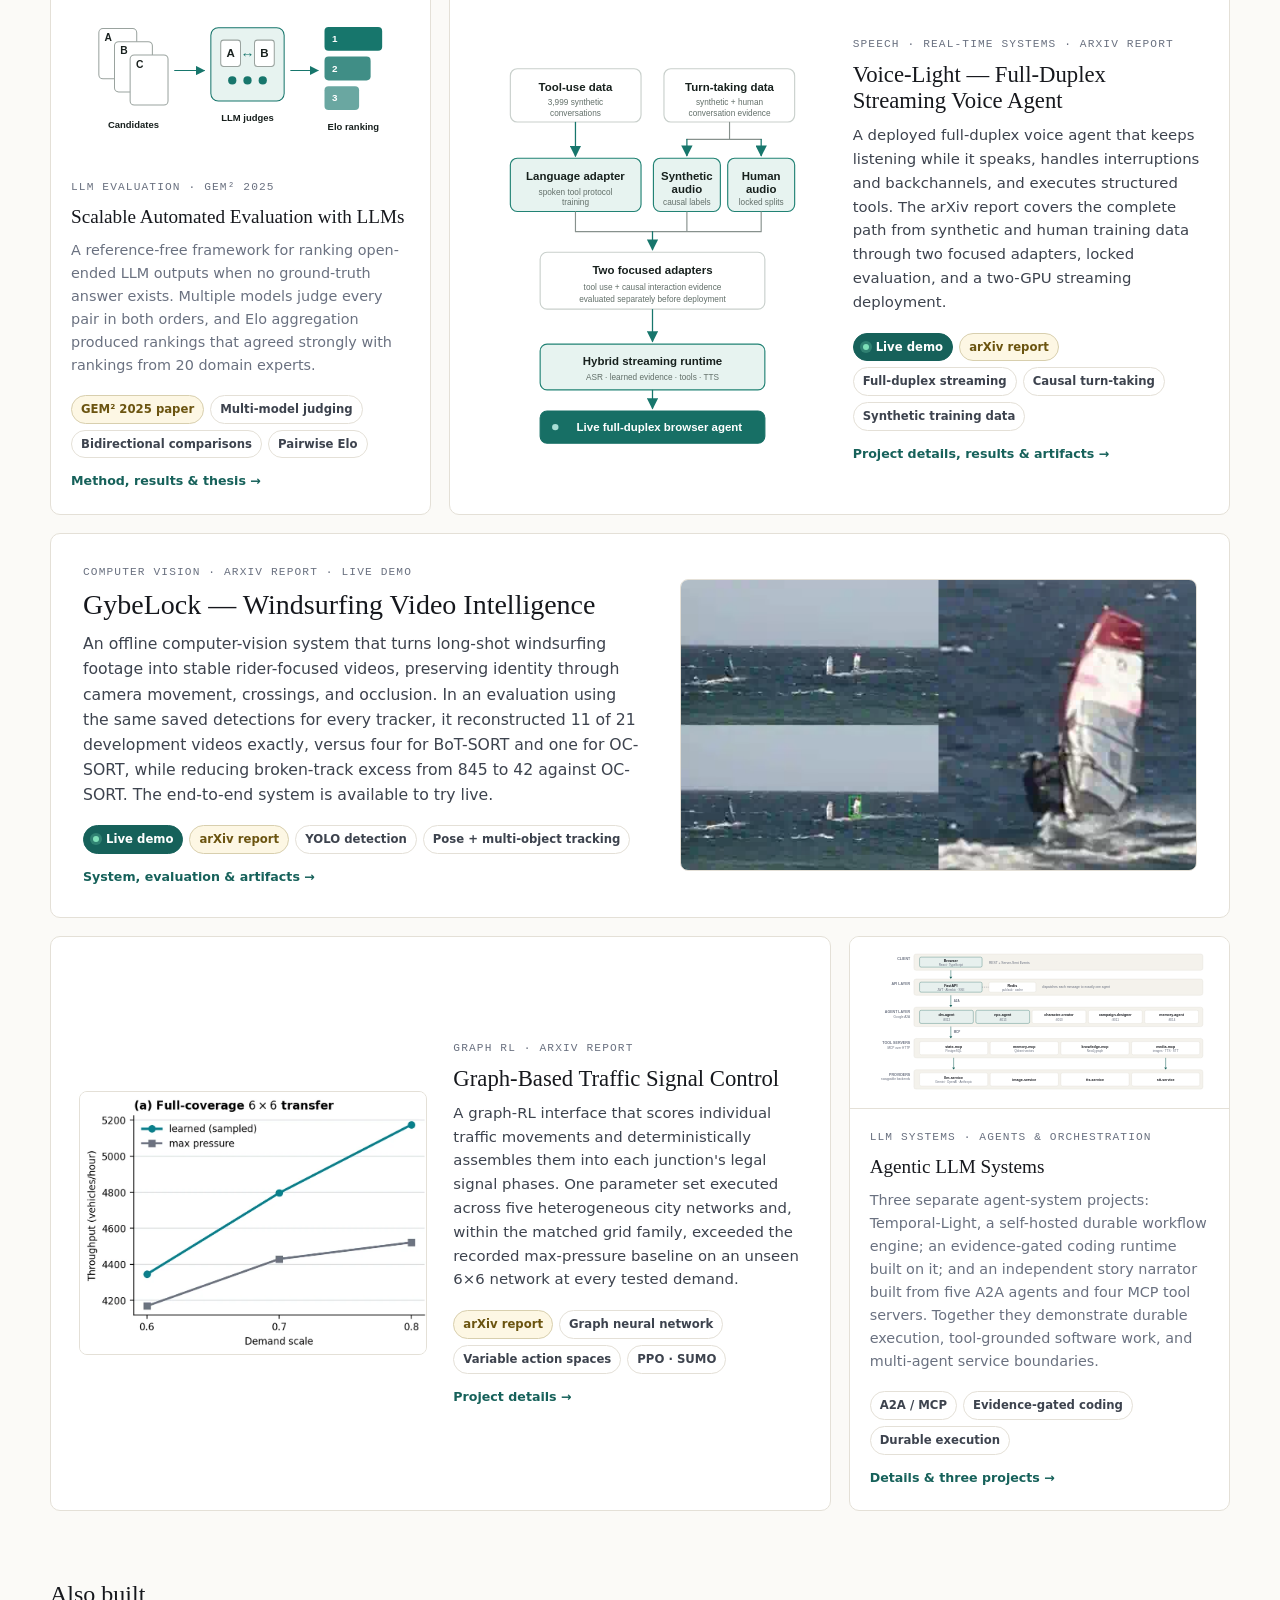
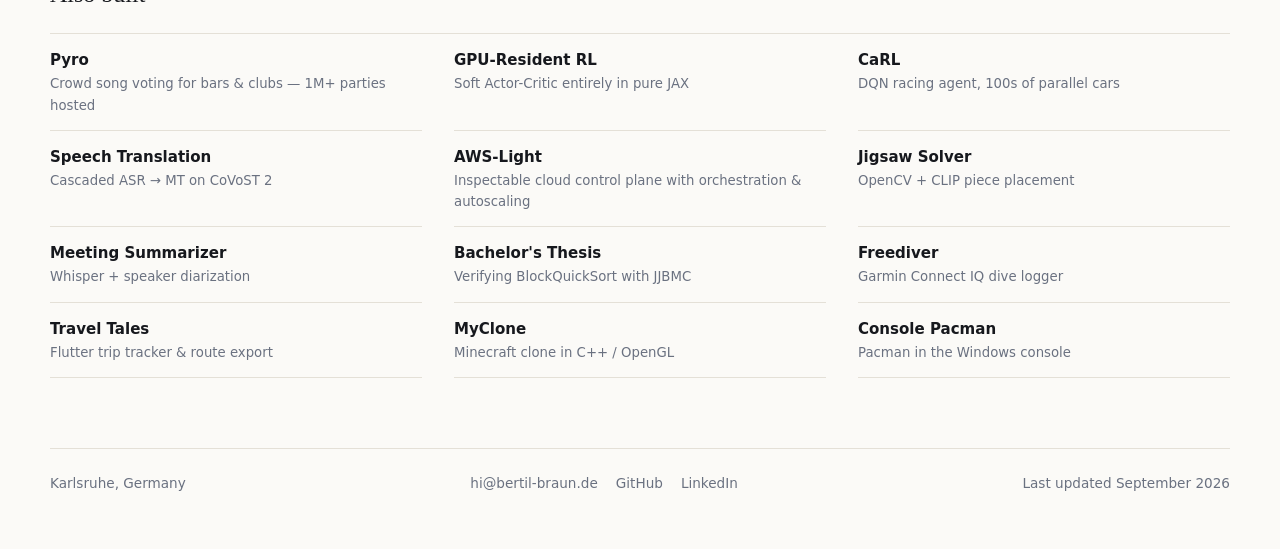
==== commit bd7108c2: "Label arXiv write-ups as reports" ====
--- a/index.html
+++ b/index.html
@@ -909,7 +909,7 @@
       <!-- ============ hero project ============ -->
       <article class="hero" data-open="chess">
         <div>
-          <span class="kicker">Featured research system · Distributed self-play RL · arXiv paper</span>
+          <span class="kicker">Featured research system · Distributed self-play RL · arXiv report</span>
           <h2>AlphaZero-Style Chess &amp; Go Engine</h2>
           <p>
             An end-to-end AlphaZero-style research platform combining native C++ tree search,
@@ -934,7 +934,7 @@
             <a class="btn live" href="https://chess.bertil-braun.de/" target="_blank" rel="noopener" data-stop>
               <span class="dot" aria-hidden="true"></span> Live demo
             </a>
-            <a class="btn paper-link" href="https://arxiv.org/abs/2609.37447" target="_blank" rel="noopener" data-stop>arXiv paper</a>
+            <a class="btn paper-link" href="https://arxiv.org/abs/2609.37447" target="_blank" rel="noopener" data-stop>arXiv report</a>
             <a class="btn accent" href="/projects/alphazero/" data-project-link="chess">Project details</a>
           </div>
         </div>
@@ -1007,14 +1007,14 @@
               <img src="assets/voice-light-card.svg" alt="Tool-use and turn-taking data feed two focused adapters and a hybrid streaming runtime for the live full-duplex browser agent" loading="lazy" decoding="async">
             </figure>
             <div class="tile-body">
-              <span class="kicker">Speech · Real-time systems · arXiv paper</span>
+              <span class="kicker">Speech · Real-time systems · arXiv report</span>
               <h4>Voice-Light — Full-Duplex Streaming Voice Agent</h4>
-              <p>A deployed full-duplex voice agent that keeps listening while it speaks, handles interruptions and backchannels, and executes structured tools. The arXiv paper covers the complete path from synthetic and human training data through two focused adapters, locked evaluation, and a two-GPU streaming deployment.</p>
+              <p>A deployed full-duplex voice agent that keeps listening while it speaks, handles interruptions and backchannels, and executes structured tools. The arXiv report covers the complete path from synthetic and human training data through two focused adapters, locked evaluation, and a two-GPU streaming deployment.</p>
               <div class="chips">
                 <a class="chip live" href="https://voice.bertil-braun.de" target="_blank" rel="noopener" data-stop>
                   <span class="dot" aria-hidden="true"></span> Live demo
                 </a>
-                <a class="chip paper" href="https://arxiv.org/abs/2609.20995" target="_blank" rel="noopener" data-stop>arXiv paper</a>
+                <a class="chip paper" href="https://arxiv.org/abs/2609.20995" target="_blank" rel="noopener" data-stop>arXiv report</a>
                 <span class="chip">Full-duplex streaming</span>
                 <span class="chip">Causal turn-taking</span>
                 <span class="chip">Synthetic training data</span>
@@ -1032,7 +1032,7 @@
               </button>
             </figure>
             <div class="tile-body">
-              <span class="kicker">Computer vision · arXiv paper · Live demo</span>
+              <span class="kicker">Computer vision · arXiv report · Live demo</span>
               <h4>GybeLock — Windsurfing Video Intelligence</h4>
               <p>
                 An offline computer-vision system that turns long-shot windsurfing footage into
@@ -1046,7 +1046,7 @@
                 <a class="chip live" href="https://gybelock.bertil-braun.de" target="_blank" rel="noopener" data-stop>
                   <span class="dot" aria-hidden="true"></span> Live demo
                 </a>
-                <a class="chip paper" href="https://arxiv.org/abs/2609.24492" target="_blank" rel="noopener" data-stop>arXiv paper</a>
+                <a class="chip paper" href="https://arxiv.org/abs/2609.24492" target="_blank" rel="noopener" data-stop>arXiv report</a>
                 <span class="chip">YOLO detection</span>
                 <span class="chip">Pose + multi-object tracking</span>
               </div>
@@ -1063,7 +1063,7 @@
               </button>
             </figure>
             <div class="tile-body">
-              <span class="kicker">Graph RL · arXiv paper</span>
+              <span class="kicker">Graph RL · arXiv report</span>
               <h4>Graph-Based Traffic Signal Control</h4>
               <p>
                 A graph-RL interface that scores individual traffic movements and deterministically
@@ -1072,7 +1072,7 @@
                 exceeded the recorded max-pressure baseline on an unseen 6×6 network at every tested demand.
               </p>
               <div class="chips">
-                <a class="chip paper" href="https://arxiv.org/abs/2607.21831" target="_blank" rel="noopener" data-stop>arXiv paper</a>
+                <a class="chip paper" href="https://arxiv.org/abs/2607.21831" target="_blank" rel="noopener" data-stop>arXiv report</a>
                 <span class="chip">Graph neural network</span>
                 <span class="chip">Variable action spaces</span>
                 <span class="chip">PPO · SUMO</span>
@@ -1132,7 +1132,7 @@
 
   <!-- ==================== detail templates ==================== -->
 
-  <template id="tpl-chess" data-kicker="Self-play reinforcement learning · arXiv paper">
+  <template id="tpl-chess" data-kicker="Self-play reinforcement learning · arXiv report">
     <div class="cols">
       <div>
         <section class="detail-section">
@@ -1203,7 +1203,7 @@
             100 games against each with colours swapped across 50 opening pairs. Ratings use
             <a href="https://www.melonimarco.it/en/2021/03/08/stockfish-and-lc0-test-at-different-number-of-nodes/" target="_blank" rel="noopener">Meloni&#39;s calibration</a>;
             the table’s intervals describe uncertainty from those paired matches. Current
-            unrestricted engines remain substantially stronger. The paper provides the full
+            unrestricted engines remain substantially stronger. The report provides the full
             protocol, experiment results, and limitations.
           </p>
         </section>
@@ -1218,7 +1218,7 @@
           <h3>Demo and artifacts</h3>
         <div class="actions">
           <a class="btn live" href="https://chess.bertil-braun.de/" target="_blank" rel="noopener"><span class="dot" aria-hidden="true"></span> Live demo</a>
-          <a class="btn paper-link" href="https://arxiv.org/abs/2609.37447" target="_blank" rel="noopener">arXiv paper</a>
+          <a class="btn paper-link" href="https://arxiv.org/abs/2609.37447" target="_blank" rel="noopener">arXiv report</a>
           <a class="btn" href="https://github.com/BertilBraun/alphazero-chess" target="_blank" rel="noopener">GitHub repo</a>
           <a class="btn" href="https://huggingface.co/BertilBraun/alphazero-chess" target="_blank" rel="noopener">Model weights</a>
           <a class="btn accent" href="/projects/alphazero/games/">All 200 evaluation games</a>
@@ -1227,7 +1227,7 @@
       </div>
       <div class="modal-media">
         <figure>
-          <button class="shot" type="button" data-src="assets/az-training-progress.svg" data-caption="Figure 11 from the paper: smoothed 64-search training ladders across five chess campaigns. The final recipe reaches a higher plateau in 2.5 effective training days; the preceding baseline is plotted through three effective training days. These curves use a smaller search budget than the 100,000-search headline evaluation.">
+          <button class="shot" type="button" data-src="assets/az-training-progress.svg" data-caption="Figure 11 from the report: smoothed 64-search training ladders across five chess campaigns. The final recipe reaches a higher plateau in 2.5 effective training days; the preceding baseline is plotted through three effective training days. These curves use a smaller search budget than the 100,000-search headline evaluation.">
             <img src="assets/az-training-progress.svg" alt="Five smoothed training curves: the final chess recipe reaches a higher 64-search ladder Elo in 2.5 days than earlier training campaigns" width="841" height="451" loading="lazy">
           </button>
           <figcaption>Training progress across five runs (Figure 11). Smoothed 64-search ladder results, distinct from the 100,000-search headline evaluation. Click to enlarge.</figcaption>
@@ -1416,7 +1416,7 @@
     </div>
   </template>
 
-  <template id="tpl-voice-light" data-kicker="Speech · Real-time systems · arXiv paper">
+  <template id="tpl-voice-light" data-kicker="Speech · Real-time systems · arXiv report">
     <div class="cols">
       <div>
         <section class="detail-section">
@@ -1456,12 +1456,12 @@
           </ul>
           <p class="note">
             These sessions are an instrumented case study, not a controlled user evaluation.
-            The paper contains the complete locked-evaluation protocol, component results, and
+            The report contains the complete locked-evaluation protocol, component results, and
             deployment limitations, and releases the supporting code, data, and model artifacts.
           </p>
         </section>
         <section class="detail-section">
-          <h3>Demo, paper, and artifacts</h3>
+          <h3>Demo, report, and artifacts</h3>
           <p class="cite">
             Bertil Braun. <span class="t">Voice-Light: A Full-Duplex Cascaded Voice Agent with
             Causal Turn-Taking and Speculative Generation.</span> arXiv:2609.20995, 2026.
@@ -1470,7 +1470,7 @@
           <a class="btn live" href="https://voice.bertil-braun.de" target="_blank" rel="noopener">
             <span class="dot" aria-hidden="true"></span> Live demo
           </a>
-          <a class="btn paper-link" href="https://arxiv.org/abs/2609.20995" target="_blank" rel="noopener">arXiv paper</a>
+          <a class="btn paper-link" href="https://arxiv.org/abs/2609.20995" target="_blank" rel="noopener">arXiv report</a>
           <a class="btn" href="https://github.com/BertilBraun/Voice-Light" target="_blank" rel="noopener">GitHub &amp; docs</a>
           <a class="btn" href="https://huggingface.co/BertilBraun/qwen3-1.7b-voice-light-tool-use-lora" target="_blank" rel="noopener">Tool-use LoRA</a>
           <a class="btn" href="https://huggingface.co/datasets/BertilBraun/voice-light-tool-use-synthetic" target="_blank" rel="noopener">Tool-use dataset</a>
@@ -1589,7 +1589,7 @@
     </div>
   </template>
 
-  <template id="tpl-gnn" data-kicker="Graph reinforcement learning · arXiv paper">
+  <template id="tpl-gnn" data-kicker="Graph reinforcement learning · arXiv report">
     <div class="cols">
       <div>
         <section class="detail-section">
@@ -1629,13 +1629,13 @@
           </p>
         </section>
         <section class="detail-section">
-          <h3>Paper and code</h3>
+          <h3>Report and code</h3>
           <p class="cite">
             Bertil Braun. <span class="t">A Graph-Based Control Interface for Traffic Signals on
             Heterogeneous Road Networks.</span> arXiv:2607.21831, 2026.
           </p>
         <div class="actions">
-          <a class="btn paper-link" href="https://arxiv.org/abs/2607.21831" target="_blank" rel="noopener">arXiv paper</a>
+          <a class="btn paper-link" href="https://arxiv.org/abs/2607.21831" target="_blank" rel="noopener">arXiv report</a>
           <a class="btn" href="https://github.com/BertilBraun/GNN-Traffic-Signal-Control" target="_blank" rel="noopener">GitHub repo</a>
         </div>
         </section>
@@ -1645,7 +1645,7 @@
           <button class="shot" type="button" data-src="assets/gnn-results.webp" data-caption="Left: sampled control versus max pressure on an unseen 6×6 grid, by demand. Right: each city normalised by its own strongest non-learned baseline.">
             <img src="assets/gnn-results.webp" alt="Two plots: throughput on an unseen 6x6 grid, and city results relative to the best non-learned baseline">
           </button>
-          <figcaption>Figure 4 from the paper. Click to enlarge.</figcaption>
+          <figcaption>Figure 4 from the report. Click to enlarge.</figcaption>
         </figure>
         <figure>
           <button class="shot" type="button" data-src="assets/gnn-traffic.webp" data-caption="Movement graph for a 3×3 grid: grey corridor nodes carry queue, speed and occupancy; red movement nodes are the controlled turns; typed edges connect each movement to its input and output corridors.">
@@ -1700,7 +1700,7 @@
     </div>
   </template>
 
-  <template id="tpl-gybelock" data-kicker="Computer vision · Offline tracking · arXiv paper">
+  <template id="tpl-gybelock" data-kicker="Computer vision · Offline tracking · arXiv report">
     <div class="cols">
       <div>
         <section class="detail-section">
@@ -1749,27 +1749,27 @@
           </p>
         </section>
         <section class="detail-section">
-          <h3>What the paper establishes</h3>
+          <h3>What the report establishes</h3>
           <p>
             Using the complete recording to resolve ambiguous gaps produces much more continuous
-            rider tracks than the online baselines tested in the paper. Some outputs still mix
+            rider tracks than the online baselines tested in the report. Some outputs still mix
             identities, so complete-track review remains part of the workflow rather than treating
             tracking as fully automatic.
           </p>
           <p class="note">
             These are development-set results, not a held-out ranking of complete tracking systems.
-            The paper contains the full protocol, ablations, and failure analysis.
-          </p>
-        </section>
-        <section class="detail-section">
-          <h3>Demo, paper, and artifacts</h3>
+            The report contains the full protocol, ablations, and failure analysis.
+          </p>
+        </section>
+        <section class="detail-section">
+          <h3>Demo, report, and artifacts</h3>
           <p class="cite">
             Bertil Braun. <span class="t">Identity-Consistent Analysis of Long-Shot Windsurfing
             Video: A Domain-Specific Offline Tracking System.</span> arXiv:2609.24492, 2026.
           </p>
           <div class="actions">
             <a class="btn live" href="https://gybelock.bertil-braun.de" target="_blank" rel="noopener"><span class="dot" aria-hidden="true"></span> Live demo</a>
-            <a class="btn paper-link" href="https://arxiv.org/abs/2609.24492" target="_blank" rel="noopener">arXiv paper</a>
+            <a class="btn paper-link" href="https://arxiv.org/abs/2609.24492" target="_blank" rel="noopener">arXiv report</a>
             <a class="btn" href="https://github.com/BertilBraun/Windsurf-Analysis/tree/windsurf-report-v1.5" target="_blank" rel="noopener">Tagged source</a>
             <a class="btn" href="https://github.com/BertilBraun/Windsurf-Analysis/tree/windsurf-report-v1.5/documentation/tracker_evaluation" target="_blank" rel="noopener">Evaluation artifacts</a>
             <a class="btn" href="https://github.com/BertilBraun/Windsurf-Analysis/blob/windsurf-report-v1.5/video_processing/inference/weights/yolo_models/windsurfing_pose/best.pt" target="_blank" rel="noopener">Pose checkpoint</a>
@@ -1791,11 +1791,11 @@
     <div class="writing-list">
       <article class="writing-item">
         <div>
-          <p class="writing-meta">arXiv paper · Self-play RL · 2026</p>
+          <p class="writing-meta">arXiv report · Self-play RL · 2026</p>
           <h3>Engineering Efficient Self-Play Chess: Search, Replay, and Throughput Under Limited Compute</h3>
           <p class="writing-summary">The search, replay, and distributed training system behind superhuman chess learned entirely from self-play on eight consumer GPUs.</p>
         </div>
-        <a class="btn paper-link" href="https://arxiv.org/abs/2609.37447" target="_blank" rel="noopener">arXiv paper</a>
+        <a class="btn paper-link" href="https://arxiv.org/abs/2609.37447" target="_blank" rel="noopener">arXiv report</a>
       </article>
       <article class="writing-item">
         <div>
@@ -1807,19 +1807,19 @@
       </article>
       <article class="writing-item">
         <div>
-          <p class="writing-meta">arXiv paper · Voice systems · 2026</p>
+          <p class="writing-meta">arXiv report · Voice systems · 2026</p>
           <h3>Voice-Light: A Full-Duplex Cascaded Voice Agent with Causal Turn-Taking and Speculative Generation</h3>
           <p class="writing-summary">Data generation, causal turn-taking, latency evaluation, and deployment for a streaming voice agent.</p>
         </div>
-        <a class="btn paper-link" href="https://arxiv.org/abs/2609.20995" target="_blank" rel="noopener">arXiv paper</a>
+        <a class="btn paper-link" href="https://arxiv.org/abs/2609.20995" target="_blank" rel="noopener">arXiv report</a>
       </article>
       <article class="writing-item">
         <div>
-          <p class="writing-meta">arXiv paper · Computer vision · 2026</p>
+          <p class="writing-meta">arXiv report · Computer vision · 2026</p>
           <h3>Identity-Consistent Analysis of Long-Shot Windsurfing Video: A Domain-Specific Offline Tracking System</h3>
           <p class="writing-summary">Offline identity association, camera-compensated motion, sail-specific appearance, and pose-guided framing for stable rider-relative video.</p>
         </div>
-        <a class="btn paper-link" href="https://arxiv.org/abs/2609.24492" target="_blank" rel="noopener">arXiv paper</a>
+        <a class="btn paper-link" href="https://arxiv.org/abs/2609.24492" target="_blank" rel="noopener">arXiv report</a>
       </article>
       <article class="writing-item">
         <div>
@@ -1831,11 +1831,11 @@
       </article>
       <article class="writing-item">
         <div>
-          <p class="writing-meta">arXiv paper · Graph RL · 2026</p>
+          <p class="writing-meta">arXiv report · Graph RL · 2026</p>
           <h3>A Graph-Based Control Interface for Traffic Signals on Heterogeneous Road Networks</h3>
           <p class="writing-summary">A topology-flexible reinforcement-learning interface for variable road networks and signal phase sets.</p>
         </div>
-        <a class="btn paper-link" href="https://arxiv.org/abs/2607.21831" target="_blank" rel="noopener">arXiv paper</a>
+        <a class="btn paper-link" href="https://arxiv.org/abs/2607.21831" target="_blank" rel="noopener">arXiv report</a>
       </article>
       <article class="writing-item">
         <div>
@@ -1886,7 +1886,7 @@
           path: '/projects/alphazero/',
           title: 'AlphaZero-Style Chess & Go Engine — Bertil Braun',
           heading: 'AlphaZero-Style Chess & Go Engine',
-          description: 'A native C++ and distributed self-play learning system reaching superhuman calibrated chess strength in 2.5 days on eight consumer GPUs, with a live application and arXiv paper.'
+          description: 'A native C++ and distributed self-play learning system reaching superhuman calibrated chess strength in 2.5 days on eight consumer GPUs, with a live application and arXiv report.'
         },
         'llm-light': {
           path: '/projects/llm-light/',
@@ -1904,7 +1904,7 @@
           path: '/projects/voice-light/',
           title: 'Voice-Light — Full-Duplex Streaming Voice Agent — Bertil Braun',
           heading: 'Voice-Light — Full-Duplex Streaming Voice Agent',
-          description: 'A live full-duplex voice agent spanning conversational training data, model adaptation, causal evaluation, interruption-aware control, and two-GPU streaming deployment, documented in an arXiv paper.'
+          description: 'A live full-duplex voice agent spanning conversational training data, model adaptation, causal evaluation, interruption-aware control, and two-GPU streaming deployment, documented in an arXiv report.'
         },
         'llm-eval': {
           path: '/projects/scalable-llm-evaluation/',
@@ -1916,7 +1916,7 @@
           path: '/projects/gybelock/',
           title: 'GybeLock — Offline Windsurfing Video Tracking — Bertil Braun',
           heading: 'GybeLock — Windsurfing Video Intelligence',
-          description: 'An offline computer-vision system that preserves rider identity through difficult windsurfing footage and produces stable rider-focused videos in a live application, documented in an arXiv paper.'
+          description: 'An offline computer-vision system that preserves rider identity through difficult windsurfing footage and produces stable rider-focused videos in a live application, documented in an arXiv report.'
         },
         'gnn': {
           path: '/projects/traffic-signal-control/',
